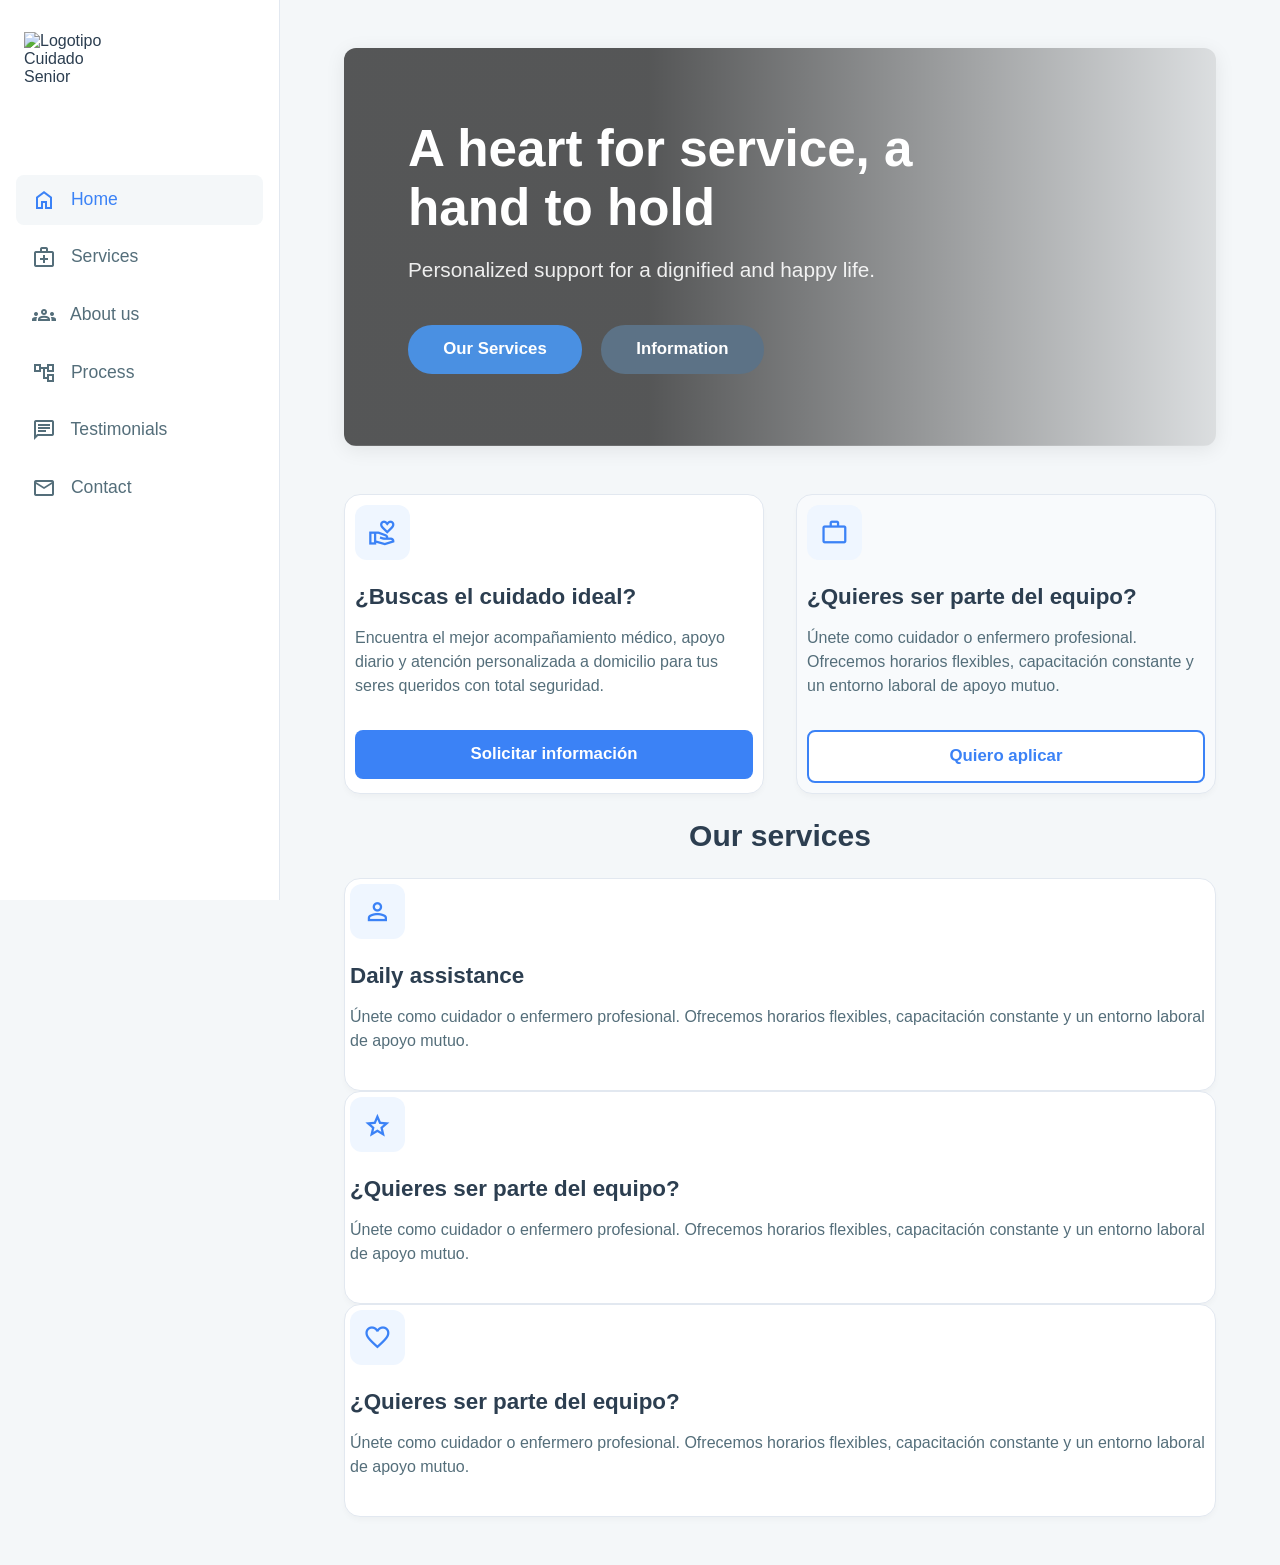
==== index.html @ 42e92297 "Added services page and dark mode" ====
<!DOCTYPE html>
<html lang="es">
<head>
    <meta charset="UTF-8">
    <meta name="viewport" content="width=device-width, initial-scale=1.0">
    <title>Cuidado Senior - Inicio</title>
    <link rel="stylesheet" href="index.css">
    <link rel="stylesheet" href="https://fonts.googleapis.com/css2?family=Material+Symbols+Outlined:opsz,wght,FILL,GRAD@24,400,0,0" />
</head>
<body>

    <nav class="sidebar" aria-label="Menú principal">
        <div class="sidebar-brand">
            <img src="img/Untitled design.png" alt="Logotipo Cuidado Senior" class="brand-logo-img">
            <div class="brand-text">
            </div>
        </div>
        
        <ul class="nav-links">
            <li class="active"><a href="#"><span class="material-symbols-outlined">home</span> Home</a></li>
            <li><a href="services.html"><span class="material-symbols-outlined">medical_services</span> Services</a></li>
            <li><a href="#"><span class="material-symbols-outlined">groups</span> About us</a></li>
            <li><a href="#"><span class="material-symbols-outlined">account_tree</span> Process</a></li>
            <li><a href="#"><span class="material-symbols-outlined">chat</span> Testimonials</a></li>
            <li><a href="#"><span class="material-symbols-outlined">mail</span> Contact</a></li>
        </ul>
    </nav>

    <main class="main-content">
        
        <header class="hero-banner">
            <div class="hero-overlay-content">
                <h1>A heart for service, a<br>hand to hold</h1>
                <p class="hero-description">
                    Personalized support for a dignified and happy life.
                </p>
                <div class="hero-actions">
                    <button class="btn btn-banner-blue" onclick="handleNavigation('servicios')">Our Services</button>
                    <button class="btn btn-banner-gray" onclick="handleNavigation('cliente')">Information</button>
                </div>
            </div>
        </header>

        <section class="profiles-container" aria-label="Selección de perfil">
            
            <article class="card card-client">
                <div class="card-icon">
                    <span class="material-symbols-outlined">volunteer_activism</span>
                </div>
                <h3>¿Buscas el cuidado ideal?</h3>
                <p>Encuentra el mejor acompañamiento médico, apoyo diario y atención personalizada a domicilio para tus seres queridos con total seguridad.</p>
                <button class="btn btn-card-primary" onclick="handleNavigation('cliente')">Solicitar información</button>
            </article>

            <article class="card card-worker">
                <div class="card-icon">
                    <span class="material-symbols-outlined">work</span>
                </div>
                <h3>¿Quieres ser parte del equipo?</h3>
                <p>Únete como cuidador o enfermero profesional. Ofrecemos horarios flexibles, capacitación constante y un entorno laboral de apoyo mutuo.</p>
                <button class="btn btn-card-secondary" onclick="handleNavigation('trabajador')">Quiero aplicar</button>
            </article>
        </section>

        <section class="Services">
            <div class="title">
                <h2>Our services</h2>
            </div>
            <article class="card card-information">
                <div class="card-icon">
                    <span class="material-symbols-outlined">person</span>
                </div>
                <h3>Daily assistance</h3>
                <p>Únete como cuidador o enfermero profesional. Ofrecemos horarios flexibles, capacitación constante y un entorno laboral de apoyo mutuo.</p>
            </article>

            <article class="card card-information">
                <div class="card-icon">
                    <span class="material-symbols-outlined">Star</span>
                </div>
                <h3>¿Quieres ser parte del equipo?</h3>
                <p>Únete como cuidador o enfermero profesional. Ofrecemos horarios flexibles, capacitación constante y un entorno laboral de apoyo mutuo.</p>
            </article>
            <article class="card card-information">
                <div class="card-icon">
                    <span class="material-symbols-outlined">favorite</span>
                </div>
                <h3>¿Quieres ser parte del equipo?</h3>
                <p>Únete como cuidador o enfermero profesional. Ofrecemos horarios flexibles, capacitación constante y un entorno laboral de apoyo mutuo.</p>
            </article>
        </section>
       
    </main>


    <script src="index.js"></script>
</body>
</html>
---- index.css ----
/* Paleta de colores*/
:root {
    --bg-main: #ffffff;
    --bg-body: #f4f7f9;
    --primary-blue: #3b82f6;      
    --button-blue: #4a90e2;      
    --button-gray: #5c7286;       
    --primary-dark: #2c3e50;
    --sidebar-text: #546e7a;
    --card-border: #e2e8f0;
}

/* RESET GENERAL */
*, *::before, *::after {
    box-sizing: border-box;
    margin: 0;
    padding: 0;
}

body {
    font-family: 'Segoe UI', Tahoma, Geneva, Verdana, sans-serif;
    background-color: var(--bg-body);
    color: var(--primary-dark);
    display: flex;
}

/* Menú */
.sidebar {
    width: 280px;
    background-color: var(--bg-main);
    border-right: 1px solid var(--card-border);
    padding: 2rem 1rem;
    position: fixed;
    height: 100vh;
}

/* Logo de imagen*/
.sidebar-brand {
    display: flex;
    align-items: center;
    gap: 12px; 
    margin-bottom: 3rem;
    padding-left: 0.5rem;
}

.brand-logo-img {
    width: 95px;      
    height: 95px;       
    object-fit: contain;
}

.brand-text h2 {
    font-size: 1.4rem;
    color: var(--primary-dark);
    font-weight: 700;
}

.brand-text p {
    font-size: 0.85rem;
    color: var(--sidebar-text);
}

.nav-links {
    list-style: none;
}

.nav-links li {
    margin-bottom: 0.5rem;
}

.nav-links a {
    display: block;
    padding: 0.8rem 1rem;
    color: var(--sidebar-text);
    text-decoration: none;
    font-size: 1.1rem;
    font-weight: 500;
    border-radius: 8px;
    transition: all 0.2s ease;
}

.nav-links a .material-symbols-outlined {
    vertical-align: middle;
    margin-right: 10px;
}

.nav-links li.active a, .nav-links a:hover {
    background-color: var(--bg-body);
    color: var(--primary-blue);
}

/* CONTENIDO PRINCIPAL */
.main-content {
    margin-left: 280px;
    padding: 3rem 4rem;
    width: calc(100% - 280px);
}

/* Banner principal*/
.hero-banner {
    
    background-image: linear-gradient(to right, rgba(0, 0, 0, 0.65) 35%, rgba(0, 0, 0, 0.1) 100%), 
                      url('https://images.unsplash.com/photo-1576765608535-5f04d1e3f289?auto=format&fit=crop&w=1200&q=80');
    background-size: cover;
    background-position: center;
    border-radius: 12px;
    padding: 4.5rem 4rem;
    min-height: 380px;
    display: flex;
    align-items: center;
    margin-bottom: 3rem;
    box-shadow: 0 4px 20px rgba(0,0,0,0.08);
}

.hero-overlay-content {
    max-width: 550px;
}

/* Tiporafia */
.hero-overlay-content h1 {
    font-size: 3.2rem;
    color: #ffffff;
    line-height: 1.15;
    margin-bottom: 1rem;
    font-weight: 700;
}

.hero-description {
    font-size: 1.3rem;
    line-height: 1.5;
    color: rgba(255, 255, 255, 0.9);
    margin-bottom: 2.5rem;
}

/* Botones */
.hero-actions {
    display: flex;
    gap: 1.2rem;
}

.btn {
    padding: 0.9rem 2.2rem;
    font-size: 1.05rem;
    font-weight: 600;
    border-radius: 24px; 
    cursor: pointer;
    transition: transform 0.2s, background-color 0.2s;
    border: none;
}

.btn:hover {
    transform: translateY(-2px);
}

/* Colores de botones */
.btn-banner-blue {
    background-color: var(--button-blue);
    color: #ffffff;
}

.btn-banner-blue:hover {
    background-color: #357abd;
}

.btn-banner-gray {
    background-color: var(--button-gray);
    color: #ffffff;
}

.btn-banner-gray:hover {
    background-color: #495a6a;
}

/* Tarjetas */
.profiles-container {
    display: flex;
    gap: 2rem;
}

.card {
    background-color: var(--bg-main);
    border: 1px solid var(--card-border);
    border-radius: 16px;
    padding: 10px;
    flex: 1;
    box-shadow: 0 4px 6px -1px rgba(0, 0, 0, 0.03);
}

.card-worker {
    background-color: #f8fafc;
}

.card-icon {
    background-color: #eff6ff;
    width: 55px;
    height: 55px;
    border-radius: 12px;
    text-align: center;
    line-height: 55px;
    margin-bottom: 1.5rem;
}

.card-icon .material-symbols-outlined {
    font-size: 1.8rem !important;
    color: var(--primary-blue);
    vertical-align: middle;
}

.card h3 {
    font-size: 1.4rem;
    color: var(--primary-dark);
    margin-bottom: 1rem;
}

.card p {
    font-size: 1rem;
    line-height: 1.5;
    color: var(--sidebar-text);
    margin-bottom: 2rem;
}

.btn-card-primary {
    background-color: var(--primary-blue);
    color: white;
    width: 100%;
    border-radius: 8px;
}

.btn-card-secondary {
    background-color: white;
    color: var(--primary-blue);
    border: 2px solid var(--primary-blue);
    width: 100%;
    border-radius: 8px;
}
/*Servicios*/

.title{
    padding: 25px;
    font-size: 20px;
    text-align: center;
}

.card-information {
    background-color: var(--bg-main);
    border: 1px solid var(--card-border);
    border-radius: 16px;
    padding: 5px;
    flex: 1;
    box-shadow: 0 4px 6px -1px rgba(0, 0, 0, 0.03);
}
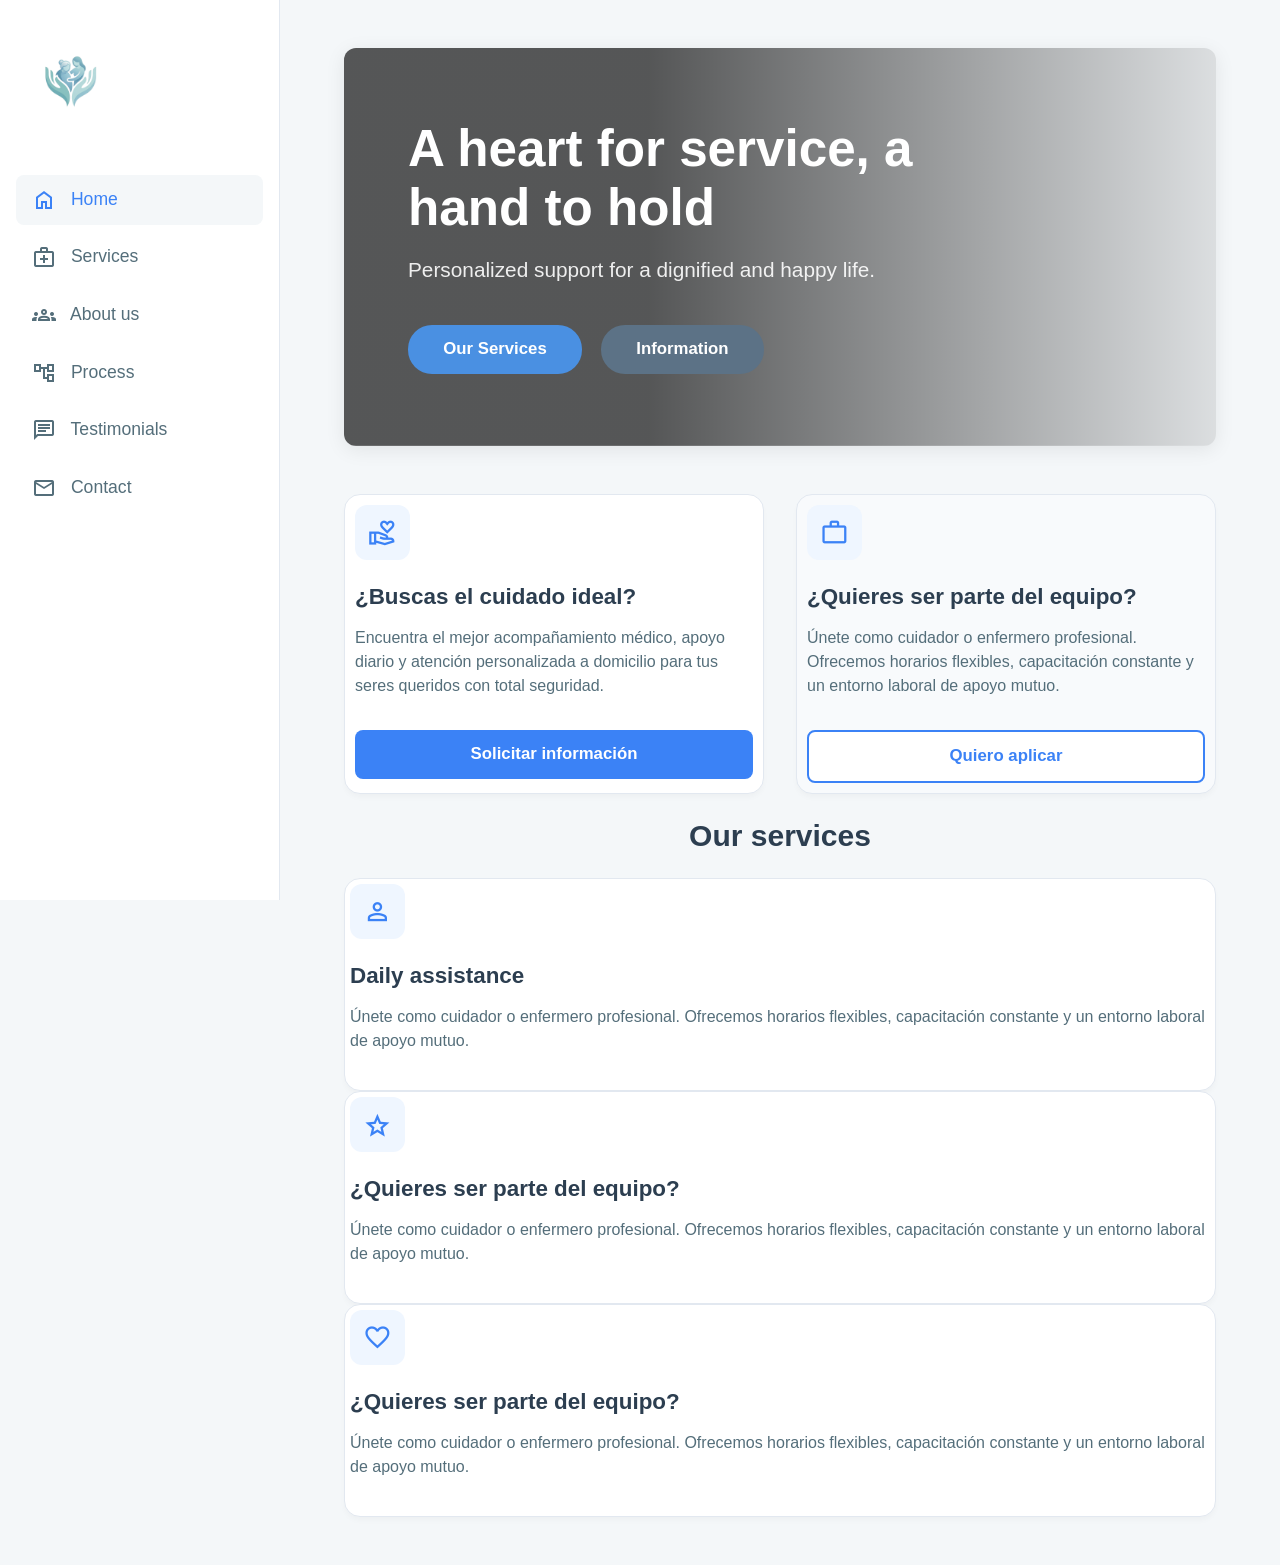
==== commit 2cf8a051: "Conexión" ====
--- a/index.html
+++ b/index.html
@@ -19,10 +19,10 @@
         <ul class="nav-links">
             <li class="active"><a href="#"><span class="material-symbols-outlined">home</span> Home</a></li>
             <li><a href="services.html"><span class="material-symbols-outlined">medical_services</span> Services</a></li>
-            <li><a href="#"><span class="material-symbols-outlined">groups</span> About us</a></li>
+            <li><a href="about-us.html"><span class="material-symbols-outlined">groups</span> About us</a></li>
             <li><a href="#"><span class="material-symbols-outlined">account_tree</span> Process</a></li>
-            <li><a href="#"><span class="material-symbols-outlined">chat</span> Testimonials</a></li>
-            <li><a href="#"><span class="material-symbols-outlined">mail</span> Contact</a></li>
+            <li><a href="testimonios.html"><span class="material-symbols-outlined">chat</span> Testimonials</a></li>
+            <li><a href="contactanos.html"><span class="material-symbols-outlined">mail</span> Contact</a></li>
         </ul>
     </nav>
 
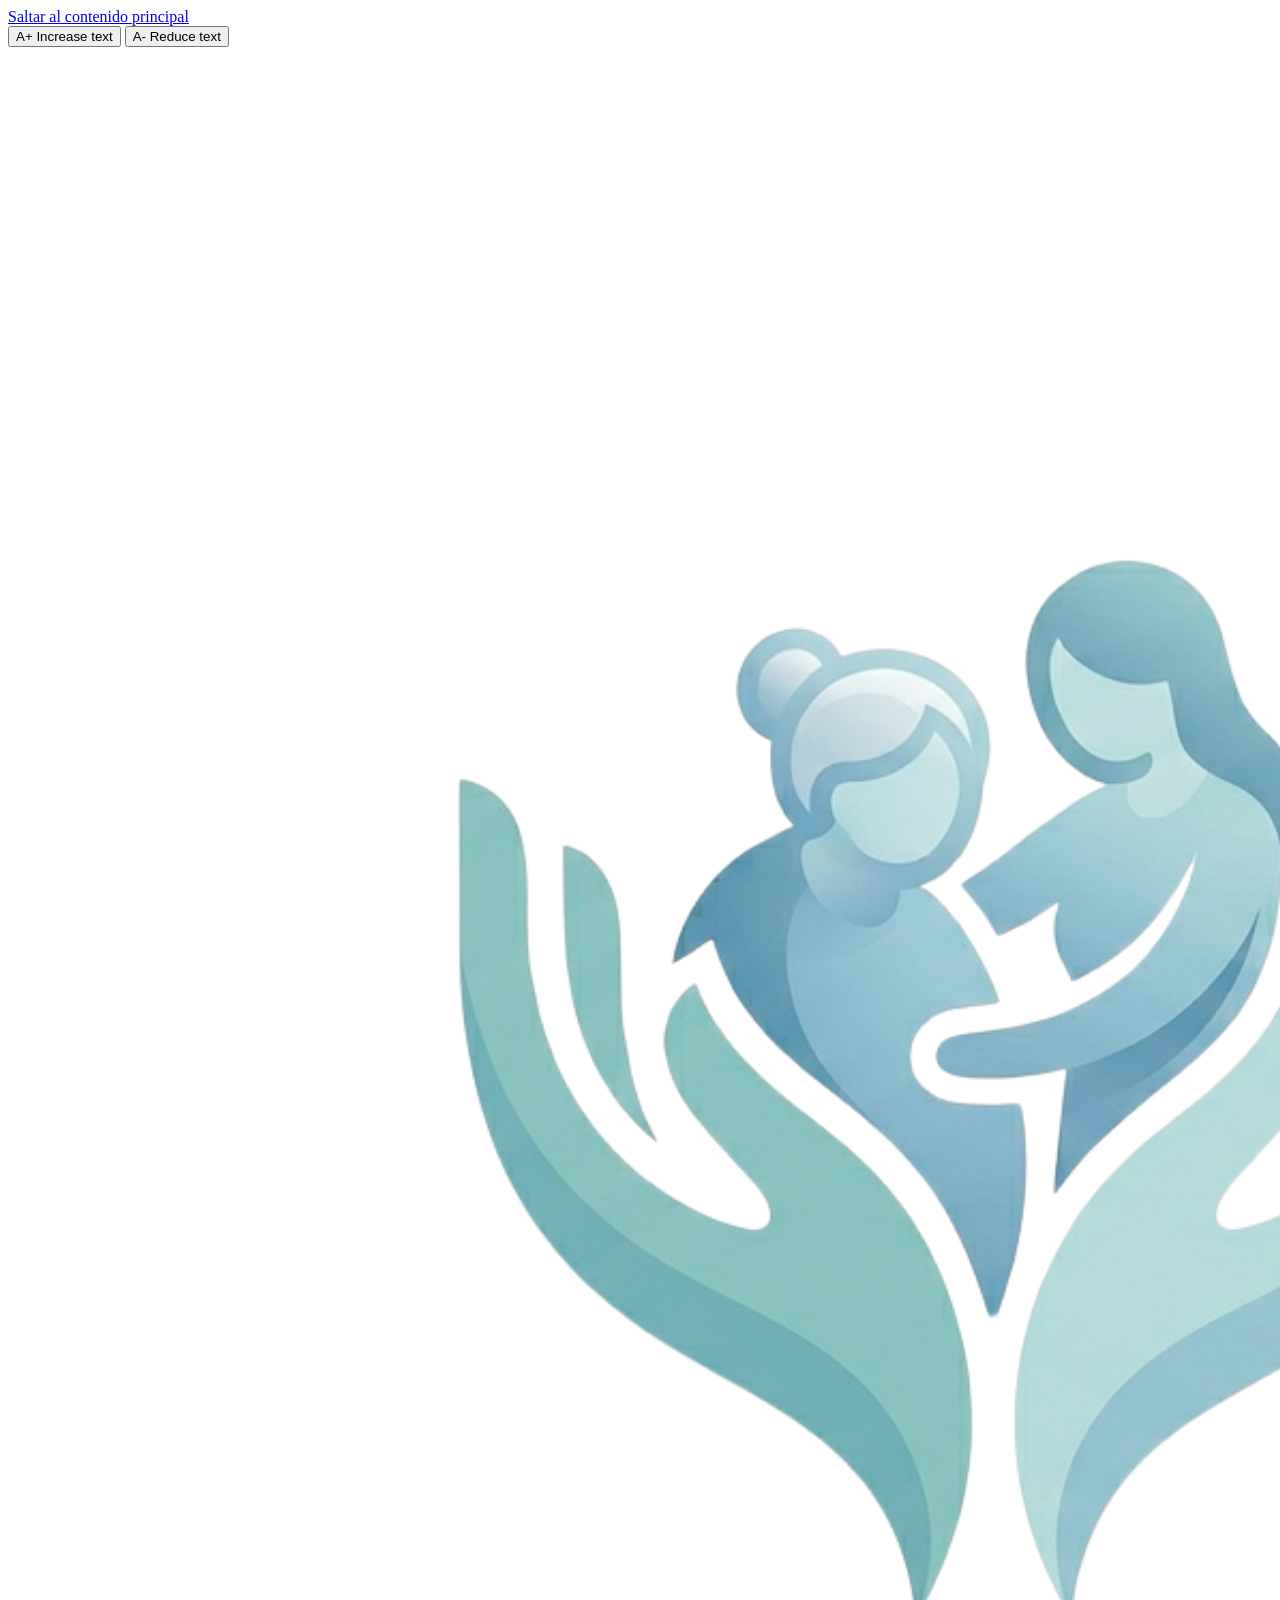
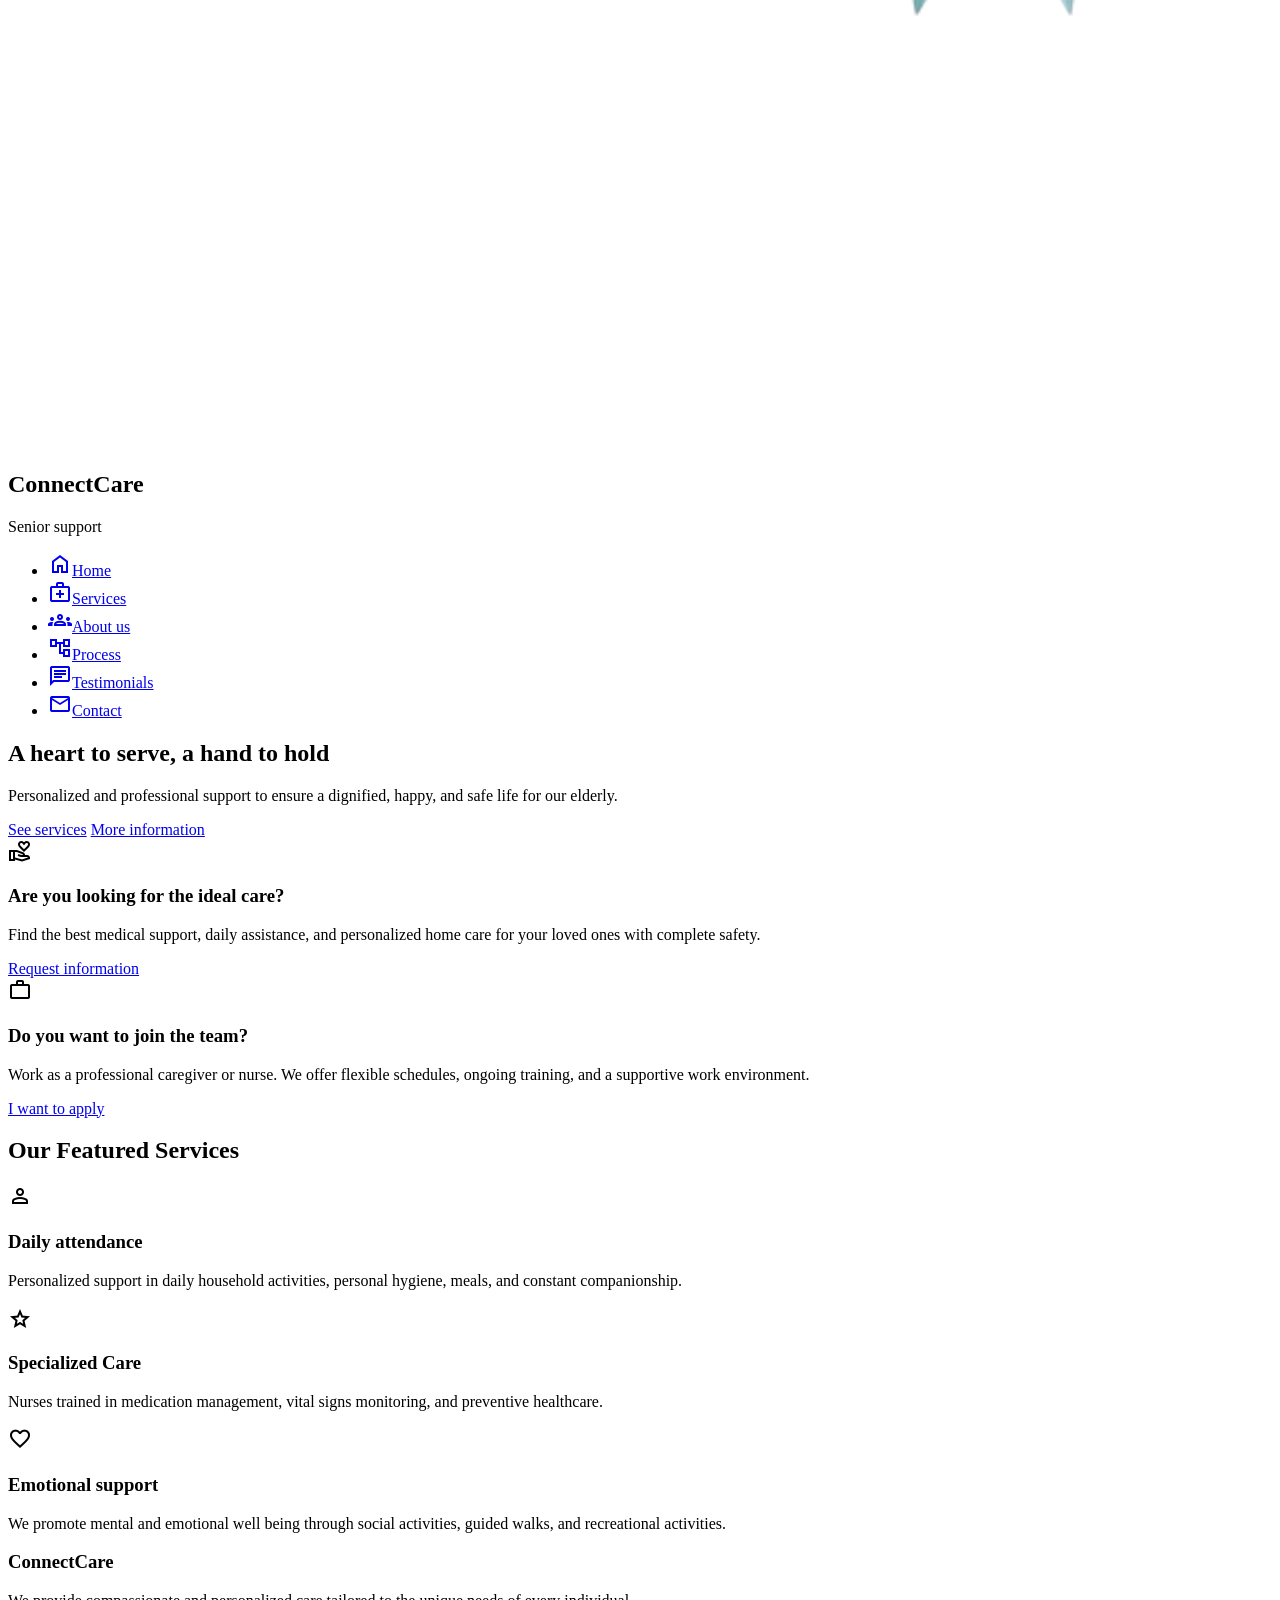
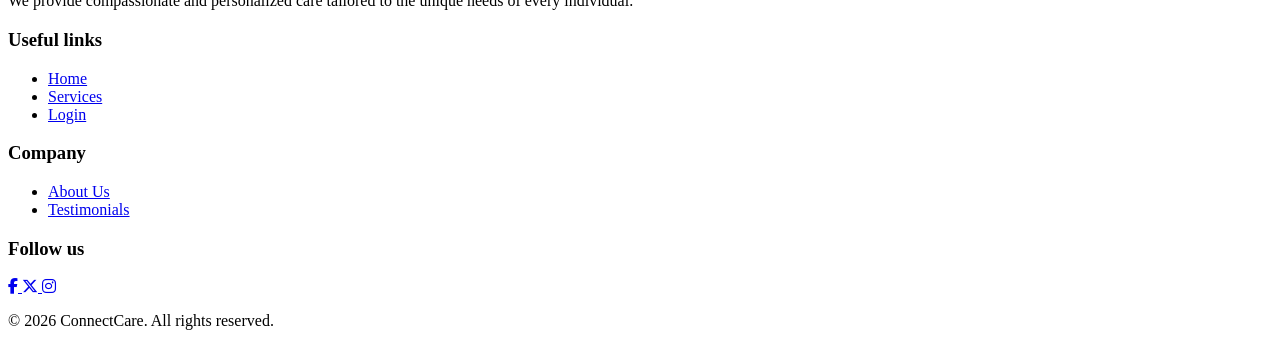
==== commit e5ddf07d: "Página principal Aquí está la página principal con el navbar y footer" ====
--- a/index.html
+++ b/index.html
@@ -3,96 +3,191 @@
 <head>
     <meta charset="UTF-8">
     <meta name="viewport" content="width=device-width, initial-scale=1.0">
-    <title>Cuidado Senior - Inicio</title>
-    <link rel="stylesheet" href="index.css">
-    <link rel="stylesheet" href="https://fonts.googleapis.com/css2?family=Material+Symbols+Outlined:opsz,wght,FILL,GRAD@24,400,0,0" />
+    <title>ConnectCare - Apoyo y Cuidado Senior</title>
+    <link rel="stylesheet" href="css/index.css">
+    <link rel="stylesheet" href="https://cdnjs.cloudflare.com/ajax/libs/font-awesome/6.5.1/css/all.min.css">
+    <link rel="stylesheet" href="https://fonts.googleapis.com/css2?family=Material+Symbols+Outlined:opsz,wght,FILL,GRAD@24,500,0,0" />
 </head>
 <body>
 
-    <nav class="sidebar" aria-label="Menú principal">
-        <div class="sidebar-brand">
-            <img src="img/Untitled design.png" alt="Logotipo Cuidado Senior" class="brand-logo-img">
-            <div class="brand-text">
+    <a href="#contenido-principal" class="saltar-enlace">Saltar al contenido principal</a>
+
+    <div class="accessibility-bar" aria-label="Herramientas de accesibilidad">
+        <button id="btn-zoom-in" aria-label="Aumentar tamaño del texto">A+ Increase text</button>
+        <button id="btn-zoom-out" aria-label="Disminuir tamaño del texto">A- Reduce text</button>
+    </div>
+
+    <header class="main-header">
+        <nav class="navbar" aria-label="Navegación principal">
+            <div class="navbar-brand">
+                <img src="img/Untitled design.png" alt="Logotipo oficial de ConnectCare" class="brand-logo-img">
+                <div class="brand-text">
+                    <h2>ConnectCare</h2>
+                    <span>Senior support</span>
+                </div>
             </div>
-        </div>
+            
+            <ul class="nav-links">
+                <li class="active">
+                    <a href="index.html" aria-current="page">
+                        <span class="material-symbols-outlined" aria-hidden="true">home</span>Home
+                    </a>
+                </li>
+                <li>
+                    <a href="services.html">
+                        <span class="material-symbols-outlined" aria-hidden="true">medical_services</span>Services
+                    </a>
+                </li>
+                <li>
+                    <a href="about-us.html">
+                        <span class="material-symbols-outlined" aria-hidden="true">groups</span>About us
+                    </a>
+                </li>
+                <li>
+                    <a href="process.html">
+                        <span class="material-symbols-outlined" aria-hidden="true">account_tree</span>Process
+                    </a>
+                </li>
+                <li>
+                    <a href="testimonials.html">
+                        <span class="material-symbols-outlined" aria-hidden="true">chat</span>Testimonials
+                    </a>
+                </li>
+                <li>
+                    <a href="contact.html">
+                        <span class="material-symbols-outlined" aria-hidden="true">mail</span>Contact
+                    </a>
+                </li>
+            </ul>
+        </nav>
+    </header>
+
+    <main class="main-content" id="contenido-principal">
         
-        <ul class="nav-links">
-            <li class="active"><a href="#"><span class="material-symbols-outlined">home</span> Home</a></li>
-            <li><a href="services.html"><span class="material-symbols-outlined">medical_services</span> Services</a></li>
-            <li><a href="about-us.html"><span class="material-symbols-outlined">groups</span> About us</a></li>
-            <li><a href="#"><span class="material-symbols-outlined">account_tree</span> Process</a></li>
-            <li><a href="testimonios.html"><span class="material-symbols-outlined">chat</span> Testimonials</a></li>
-            <li><a href="contactanos.html"><span class="material-symbols-outlined">mail</span> Contact</a></li>
-        </ul>
-    </nav>
-
-    <main class="main-content">
-        
-        <header class="hero-banner">
+        <section class="hero-banner" aria-label="Introducción a ConnectCare">
             <div class="hero-overlay-content">
-                <h1>A heart for service, a<br>hand to hold</h1>
+                <h1>A heart to serve, a hand to hold</h1>
                 <p class="hero-description">
-                    Personalized support for a dignified and happy life.
+                    Personalized and professional support to ensure a dignified, happy, and safe life for our elderly.
                 </p>
                 <div class="hero-actions">
-                    <button class="btn btn-banner-blue" onclick="handleNavigation('servicios')">Our Services</button>
-                    <button class="btn btn-banner-gray" onclick="handleNavigation('cliente')">Information</button>
+                    <a href="services.html" class="btn btn-banner-blue">See services</a>
+                    <a href="about-us.html" class="btn btn-banner-gray">More information</a>
                 </div>
             </div>
-        </header>
+        </section>
 
-        <section class="profiles-container" aria-label="Selección de perfil">
+        <section class="profiles-container" aria-label="Opciones de acceso rápido según tu perfil">
             
             <article class="card card-client">
-                <div class="card-icon">
-                    <span class="material-symbols-outlined">volunteer_activism</span>
+                <div>
+                    <div class="card-icon">
+                        <span class="material-symbols-outlined" aria-hidden="true">volunteer_activism</span>
+                    </div>
+                    <h3>Are you looking for the ideal care?</h3>
+                    <p>Find the best medical support, daily assistance, and personalized home care for your loved ones with complete safety.</p>
                 </div>
-                <h3>¿Buscas el cuidado ideal?</h3>
-                <p>Encuentra el mejor acompañamiento médico, apoyo diario y atención personalizada a domicilio para tus seres queridos con total seguridad.</p>
-                <button class="btn btn-card-primary" onclick="handleNavigation('cliente')">Solicitar información</button>
+                <a href="contact.html" class="btn btn-card-primary">Request information</a>
             </article>
 
             <article class="card card-worker">
-                <div class="card-icon">
-                    <span class="material-symbols-outlined">work</span>
+                <div>
+                    <div class="card-icon">
+                        <span class="material-symbols-outlined" aria-hidden="true">work</span>
+                    </div>
+                    <h3>Do you want to join the team?</h3>
+                    <p>Work as a professional caregiver or nurse. We offer flexible schedules, ongoing training, and a supportive work environment.</p>
                 </div>
-                <h3>¿Quieres ser parte del equipo?</h3>
-                <p>Únete como cuidador o enfermero profesional. Ofrecemos horarios flexibles, capacitación constante y un entorno laboral de apoyo mutuo.</p>
-                <button class="btn btn-card-secondary" onclick="handleNavigation('trabajador')">Quiero aplicar</button>
+                <a href="contact.html" class="btn btn-card-secondary">I want to apply</a>
             </article>
+            
         </section>
 
-        <section class="Services">
+        <section class="services-section" aria-labelledby="services-title">
             <div class="title">
-                <h2>Our services</h2>
+                <h2 id="services-title">Our Featured Services</h2>
             </div>
-            <article class="card card-information">
-                <div class="card-icon">
-                    <span class="material-symbols-outlined">person</span>
-                </div>
-                <h3>Daily assistance</h3>
-                <p>Únete como cuidador o enfermero profesional. Ofrecemos horarios flexibles, capacitación constante y un entorno laboral de apoyo mutuo.</p>
-            </article>
 
-            <article class="card card-information">
-                <div class="card-icon">
-                    <span class="material-symbols-outlined">Star</span>
-                </div>
-                <h3>¿Quieres ser parte del equipo?</h3>
-                <p>Únete como cuidador o enfermero profesional. Ofrecemos horarios flexibles, capacitación constante y un entorno laboral de apoyo mutuo.</p>
-            </article>
-            <article class="card card-information">
-                <div class="card-icon">
-                    <span class="material-symbols-outlined">favorite</span>
-                </div>
-                <h3>¿Quieres ser parte del equipo?</h3>
-                <p>Únete como cuidador o enfermero profesional. Ofrecemos horarios flexibles, capacitación constante y un entorno laboral de apoyo mutuo.</p>
-            </article>
+            <div class="services-grid">
+                
+                <article class="card card-information">
+                    <div class="card-icon">
+                        <span class="material-symbols-outlined" aria-hidden="true">person</span>
+                    </div>
+                    <h3>Daily attendance</h3>
+                    <p>Personalized support in daily household activities, personal hygiene, meals, and constant companionship.</p>
+                </article>
+
+                <article class="card card-information">
+                    <div class="card-icon">
+                        <span class="material-symbols-outlined" aria-hidden="true">star</span>
+                    </div>
+                    <h3>Specialized Care</h3>
+                    <p>Nurses trained in medication management, vital signs monitoring, and preventive healthcare.</p>
+                </article>
+                
+                <article class="card card-information">
+                    <div class="card-icon">
+                        <span class="material-symbols-outlined" aria-hidden="true">favorite</span>
+                    </div>
+                    <h3>Emotional support</h3>
+                    <p>We promote mental and emotional well being through social activities, guided walks, and recreational activities.</p>
+                </article>
+                
+            </div>
         </section>
        
     </main>
 
+     <footer class="main-footer">
+    <div class="footer-container">
 
+        <div class="footer-column">
+            <h3>ConnectCare</h3>
+            <p>We provide compassionate and personalized care
+                tailored to the unique needs of every individual.</p>
+        </div>
+
+        <div class="footer-column">
+            <h3>Useful links</h3>
+            <ul>
+                <li><a href="#">Home</a></li>
+                <li><a href="#">Services</a></li>
+                <li><a href="#">Login</a></li>
+            </ul>
+        </div>
+
+           <div class="footer-column">
+            <h3>Company</h3>
+            <ul>
+                <li><a href="#">About Us</a></li>
+                <li><a href="#">Testimonials</a></li>
+            </ul>
+        </div>
+
+        <div class="footer-column">
+            <h3>Follow us</h3>
+            <div class="social-links">
+                <a href="#" class="social-icon" aria-label="Facebook">
+                    <i class="fa-brands fa-facebook-f"></i>
+                </a>
+                <a href="#" class="social-icon" aria-label="Twitter">
+                    <i class="fa-brands fa-x-twitter"></i>
+                </a>
+                <a href="#" class="social-icon" aria-label="Instagram">
+                    <i class="fa-brands fa-instagram"></i>
+                </a>
+            </div>
+        </div>
+        </div>
+    </div>
+
+    
+    <div class="footer-bottom">
+        <p>&copy; 2026 ConnectCare. All rights reserved.</p>
+    </div>
+</footer>
+        
     <script src="index.js"></script>
 </body>
 </html>
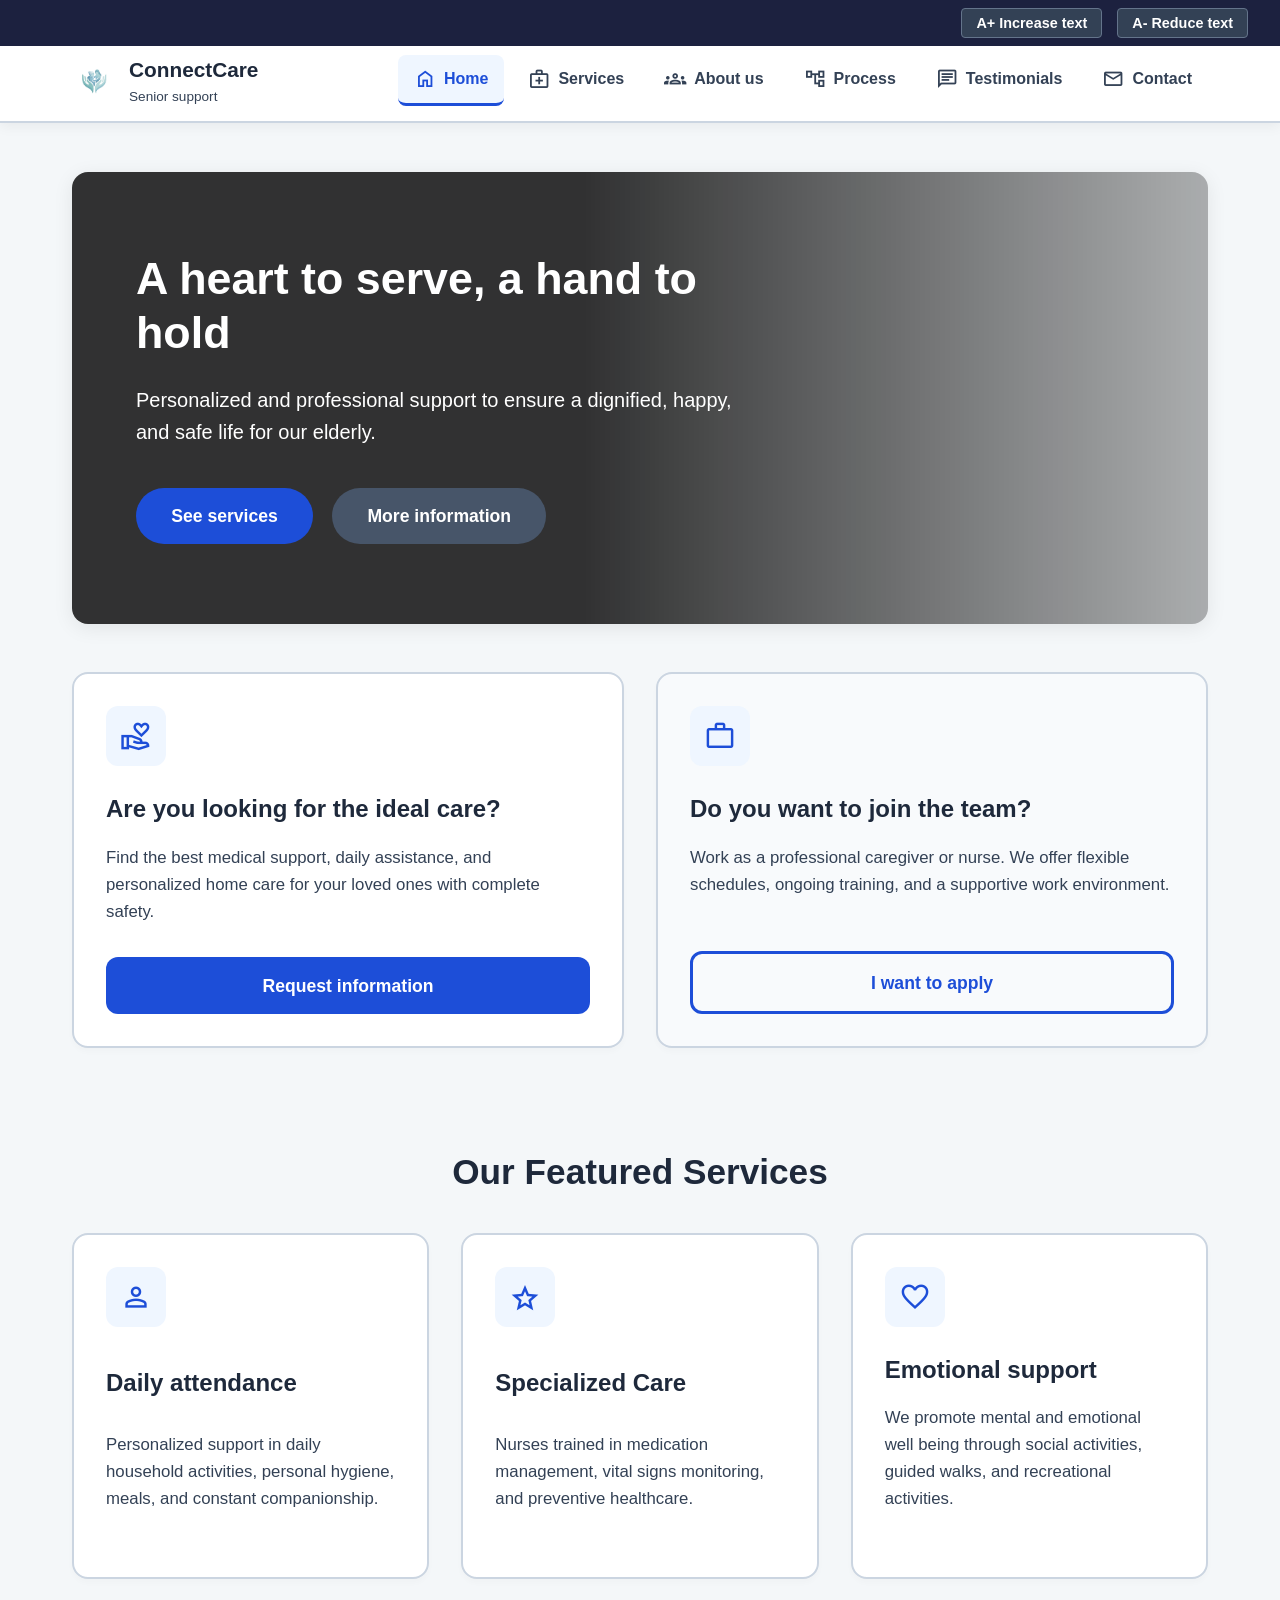
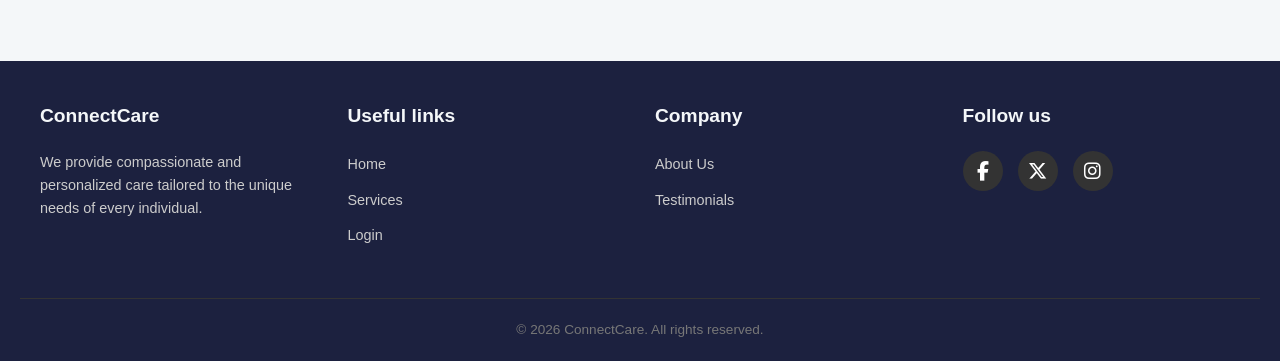
==== commit b53acfc5: "Update index.html" ====
--- a/index.html
+++ b/index.html
@@ -7,6 +7,7 @@
     <link rel="stylesheet" href="css/index.css">
     <link rel="stylesheet" href="https://cdnjs.cloudflare.com/ajax/libs/font-awesome/6.5.1/css/all.min.css">
     <link rel="stylesheet" href="https://fonts.googleapis.com/css2?family=Material+Symbols+Outlined:opsz,wght,FILL,GRAD@24,500,0,0" />
+    <link rel="stylesheet" href="index.css">
 </head>
 <body>
 
--- a/index.css
+++ b/index.css
@@ -0,0 +1,509 @@
+/*  VARIABLES Y CONFIGURACIÓN BASE (Accesibilidad de Color y Texto) */
+:root {
+    --bg-main: #ffffff;
+    --bg-body: #f4f7f9;
+    --primary-blue: #1d4ed8;       
+    --primary-dark: #1e293b;       
+    --sidebar-text: #334155;       
+    --card-border: #cbd5e1;
+    --button-blue: #1d4ed8;        
+    --button-gray: #475569;    
+    
+    /* Escala de texto base rem (facilita el escalado con JS) */
+    font-size: 16px; 
+}
+
+*, *::before, *::after {
+    box-sizing: border-box;
+    margin: 0;
+    padding: 0;
+}
+
+body {
+    font-family: 'Segoe UI', Tahoma, Geneva, Verdana, sans-serif;
+    background-color: var(--bg-body);
+    color: var(--sidebar-text);
+    padding-top: 140px; /* Ajustado para dar espacio a la barra de accesibilidad */
+    line-height: 1.6;
+}
+
+/* Enlace de salto rápido para usuarios de teclado  */
+.saltar-enlace {
+    position: absolute;
+    top: -100px;
+    left: 20px;
+    background: var(--primary-blue);
+    color: white;
+    padding: 12px 24px;
+    z-index: 2000;
+    font-weight: bold;
+    text-decoration: none;
+    border-radius: 0 0 8px 8px;
+    transition: top 0.2s ease;
+}
+
+.saltar-enlace:focus {
+    top: 0;
+    outline: 3px solid #000;
+}
+
+/* BARRA DE ACCESIBILIDAD (Aumentar/Disminuir Texto) */
+.accessibility-bar {
+    position: fixed;
+    top: 0;
+    left: 0;
+    width: 100%;
+    background-color: rgb(28, 33, 63);
+    padding: 8px 2rem;
+    display: flex;
+    justify-content: flex-end;
+    gap: 15px;
+    z-index: 1100;
+}
+
+.accessibility-bar button {
+    background: #334155;
+    color: #ffffff;
+    border: 1px solid #64748b;
+    padding: 6px 14px;
+    border-radius: 4px;
+    cursor: pointer;
+    font-weight: 600;
+    font-size: 0.9rem;
+    transition: background 0.2s;
+}
+
+.accessibility-bar button:hover,
+.accessibility-bar button:focus {
+    background: var(--primary-blue);
+    outline: 2px solid white;
+}
+
+/* ENCABEZADO Y NAVEGACIÓN */
+.main-header {
+    background-color: var(--bg-main);
+    border-bottom: 2px solid var(--card-border);
+    position: fixed;
+    top: 40px; 
+    left: 0;
+    width: 100%;
+    z-index: 1000;
+    box-shadow: 0 4px 12px rgba(0, 0, 0, 0.05);
+}
+
+.navbar {
+    max-width: 1200px;
+    margin: 0 auto;
+    display: flex;
+    justify-content: space-between;
+    align-items: center;
+    padding: 0.8rem 2rem;
+    flex-wrap: wrap; /* Soporte móvil */
+}
+
+.navbar-brand {
+    display: flex;
+    align-items: center;
+    gap: 12px;
+}
+
+.brand-logo-img {
+    width: 45px;
+    height: 45px;
+    object-fit: contain;
+}
+
+.brand-text h2 {
+    font-size: 1.3rem;
+    color: var(--primary-dark);
+    font-weight: 700;
+}
+
+.brand-text span {
+    font-size: 0.85rem;
+    color: var(--sidebar-text);
+    display: block;
+}
+
+.nav-links {
+    display: flex;
+    list-style: none;
+    gap: 0.5rem;
+    align-items: center;
+    flex-wrap: wrap;
+}
+
+.nav-links a {
+    display: flex;
+    align-items: center;
+    gap: 8px;
+    padding: 0.7rem 1rem;
+    color: var(--sidebar-text);
+    text-decoration: none;
+    font-size: 1rem;
+    font-weight: 600;
+    border-radius: 8px;
+    transition: all 0.2s ease;
+    border-bottom: 3px solid transparent;
+}
+
+.nav-links a .material-symbols-outlined {
+    font-size: 1.4rem;
+}
+
+.nav-links li.active a {
+    background-color: #eff6ff;
+    color: var(--primary-blue);
+    border-bottom-color: var(--primary-blue);
+}
+
+.nav-links a:hover {
+    background-color: var(--bg-body);
+    color: var(--primary-blue);
+}
+
+/* Indicador visual claro para navegación por teclado */
+.nav-links a:focus-visible,
+.btn:focus-visible {
+    outline: 4px solid #000000;
+    outline-offset: 2px;
+}
+
+/* CONTENIDO PRINCIPAL Y DISEÑO RESPONSIVO */
+.main-content {
+    max-width: 1200px;
+    margin: 0 auto; 
+    padding: 2rem 2rem;
+    width: 100%;
+}
+
+/* Banner Principal */
+.hero-banner {
+    background-image: linear-gradient(to right, rgba(0, 0, 0, 0.8) 45%, rgba(0, 0, 0, 0.3) 100%), 
+                      url('https://images.unsplash.com/photo-1576765608535-5f04d1e3f289?auto=format&fit=crop&w=1200&q=80');
+    background-size: cover;
+    background-position: center;
+    border-radius: 16px;
+    padding: 5rem 4rem;
+    min-height: 400px;
+    display: flex;
+    align-items: center;
+    margin-bottom: 3rem;
+    box-shadow: 0 4px 20px rgba(0,0,0,0.08);
+}
+
+.hero-overlay-content {
+    max-width: 600px;
+}
+
+.hero-overlay-content h1 {
+    font-size: 2.8rem;
+    color: #ffffff;
+    line-height: 1.2;
+    margin-bottom: 1.5rem;
+    font-weight: 800;
+}
+
+.hero-description {
+    font-size: 1.25rem;
+    line-height: 1.6;
+    color: #ffffff; /* Máxima legibilidad */
+    margin-bottom: 2.5rem;
+}
+
+.hero-actions {
+    display: flex;
+    gap: 1.2rem;
+    flex-wrap: wrap;
+}
+
+/* Botones Accesibles */
+.btn {
+    display: inline-flex;
+    align-items: center;
+    justify-content: center;
+    padding: 0.9rem 2.2rem;
+    font-size: 1.1rem;
+    font-weight: 700;
+    border-radius: 50px; 
+    cursor: pointer;
+    text-decoration: none; /* Asegura estilo para etiquetas <a> */
+    transition: transform 0.2s, background-color 0.2s;
+    border: none;
+    text-align: center;
+}
+
+.btn:hover {
+    transform: translateY(-2px);
+}
+
+.btn-banner-blue {
+    background-color: var(--button-blue);
+    color: #ffffff;
+}
+
+.btn-banner-blue:hover {
+    background-color: var(--primary-blue);
+}
+
+.btn-banner-gray {
+    background-color: var(--button-gray);
+    color: #ffffff;
+}
+
+.btn-banner-gray:hover {
+    background-color: #334155;
+}
+
+/* Contenedor de Tarjetas de Perfil (Grid Adaptable) */
+.profiles-container {
+    display: grid;
+    grid-template-columns: repeat(auto-fit, minmax(300px, 1fr));
+    gap: 2rem;
+    margin-bottom: 4rem;
+}
+
+/* Estructura General de Tarjetas */
+.card {
+    background-color: var(--bg-main);
+    border: 2px solid var(--card-border);
+    border-radius: 16px;
+    padding: 2rem;
+    display: flex;
+    flex-direction: column;
+    justify-content: space-between; /* Alinea los botones al fondo uniformemente */
+    box-shadow: 0 4px 6px rgba(0, 0, 0, 0.02);
+}
+
+.card-worker {
+    background-color: #f8fafc;
+}
+
+.card-icon {
+    background-color: #eff6ff;
+    width: 60px;
+    height: 60px;
+    border-radius: 12px;
+    display: flex;
+    align-items: center;
+    justify-content: center;
+    margin-bottom: 1.5rem;
+}
+
+.card-icon .material-symbols-outlined {
+    font-size: 2rem;
+    color: var(--primary-blue);
+}
+
+.card h3 {
+    font-size: 1.5rem;
+    color: var(--primary-dark);
+    margin-bottom: 1rem;
+    font-weight: 700;
+}
+
+.card p {
+    font-size: 1.05rem;
+    line-height: 1.6;
+    color: var(--sidebar-text);
+    margin-bottom: 2rem;
+}
+
+/* Botones de Tarjetas */
+.btn-card-primary {
+    background-color: var(--primary-blue);
+    color: white;
+    width: 100%;
+    border-radius: 12px;
+}
+
+.btn-card-primary:hover {
+    background-color: #1e40af;
+}
+
+.btn-card-secondary {
+    background-color: transparent;
+    color: var(--primary-blue);
+    border: 3px solid var(--primary-blue);
+    width: 100%;
+    border-radius: 12px;
+}
+
+.btn-card-secondary:hover {
+    background-color: #eff6ff;
+}
+
+/* Sección de Servicios Destacados */
+.services-section {
+    margin-top: 2rem;
+}
+
+.title {
+    padding: 2rem 0;
+    text-align: center;
+}
+
+.title h2 {
+    font-size: 2.2rem;
+    color: var(--primary-dark);
+    font-weight: 700;
+}
+
+.services-grid {
+    display: grid;
+    grid-template-columns: repeat(auto-fit, minmax(280px, 1fr));
+    gap: 2rem;
+}
+
+/*
+ ADAPTACIÓN PARA DISPOSITIVOS MÓVILES */
+
+@media (max-width: 768px) {
+    body {
+        padding-top: 190px; 
+    }
+
+    .navbar {
+        flex-direction: column;
+        gap: 1rem;
+    }
+
+    .nav-links {
+        justify-content: center;
+        width: 100%;
+    }
+
+    .hero-banner {
+        padding: 3rem 1.5rem;
+    }
+
+    .hero-overlay-content h1 {
+        font-size: 2rem;
+    }
+
+    .hero-description {
+        font-size: 1.1rem;
+    }
+}
+/*FOOTER*/
+
+.main-footer {
+    background-color:rgb(28, 33, 63);
+    color: #ffffff;
+    padding: 40px 20px 20px 20px;
+    margin-top: 50px;
+}
+
+.footer-container {
+    max-width: 1200px;
+    margin: 0 auto;
+    display: flex;
+    flex-wrap: wrap;
+    justify-content: space-between;
+    gap: 30px;
+}
+
+.footer-column {
+    flex: 1;
+    min-width: 250px; 
+}
+
+.footer-column h3 {
+    font-size: 1.2rem;
+    margin-bottom: 20px;
+    color: var(--bg-body);
+    position: relative;
+}
+
+.footer-column p {
+    font-size: 0.9rem;
+    line-height: 1.6;
+    color: #cccccc;
+}
+
+/* Lista de enlaces */
+.footer-column ul {
+    list-style: none;
+}
+
+.footer-column ul li {
+    margin-bottom: 10px;
+}
+
+.footer-column ul li a {
+    color: #cccccc;
+    text-decoration: none;
+    font-size: 0.9rem;
+    transition: color 0.3s ease;
+}
+
+.footer-column ul li a:hover {
+    text-decoration:underline;
+}
+
+/* Redes Sociales */
+.social-links {
+    display: flex;
+    gap: 15px;
+}
+
+.social-icon {
+    color: #ffffff;
+    text-decoration: none;
+    font-size: 0.9rem;
+    background-color: var(--sidebar-text);
+    padding: 8px 12px;
+    border-radius: 5px;
+    transition: background 0.3s, color 0.3s;
+}
+
+
+.footer-bottom {
+    text-align: center;
+    margin-top: 40px;
+    padding-top: 20px;
+    border-top: 1px solid #333333;
+    font-size: 0.85rem;
+    color: #777777;
+}
+
+.social-links {
+    display: flex;
+    gap: 15px;
+}
+
+.social-icon {
+    color: #ffffff;
+    text-decoration: none;
+    font-size: 1.2rem; 
+    background-color: #333333;
+    
+    width: 40px;
+    height: 40px;
+    border-radius: 50%; 
+    
+    display: flex;
+    justify-content: center;
+    align-items: center;
+    
+    transition: background 0.3s, transform 0.3s;
+}
+
+.social-icon:hover {
+    background-color:#416fec;
+    color: #1a1a1a;
+    transform: translateY(-3px);
+}
+
+
+@media (max-width: 768px) {
+    .footer-container {
+        flex-direction: column;
+        text-align: center;
+
+    }
+
+    .social-links {
+        justify-content: center;
+    }
+}
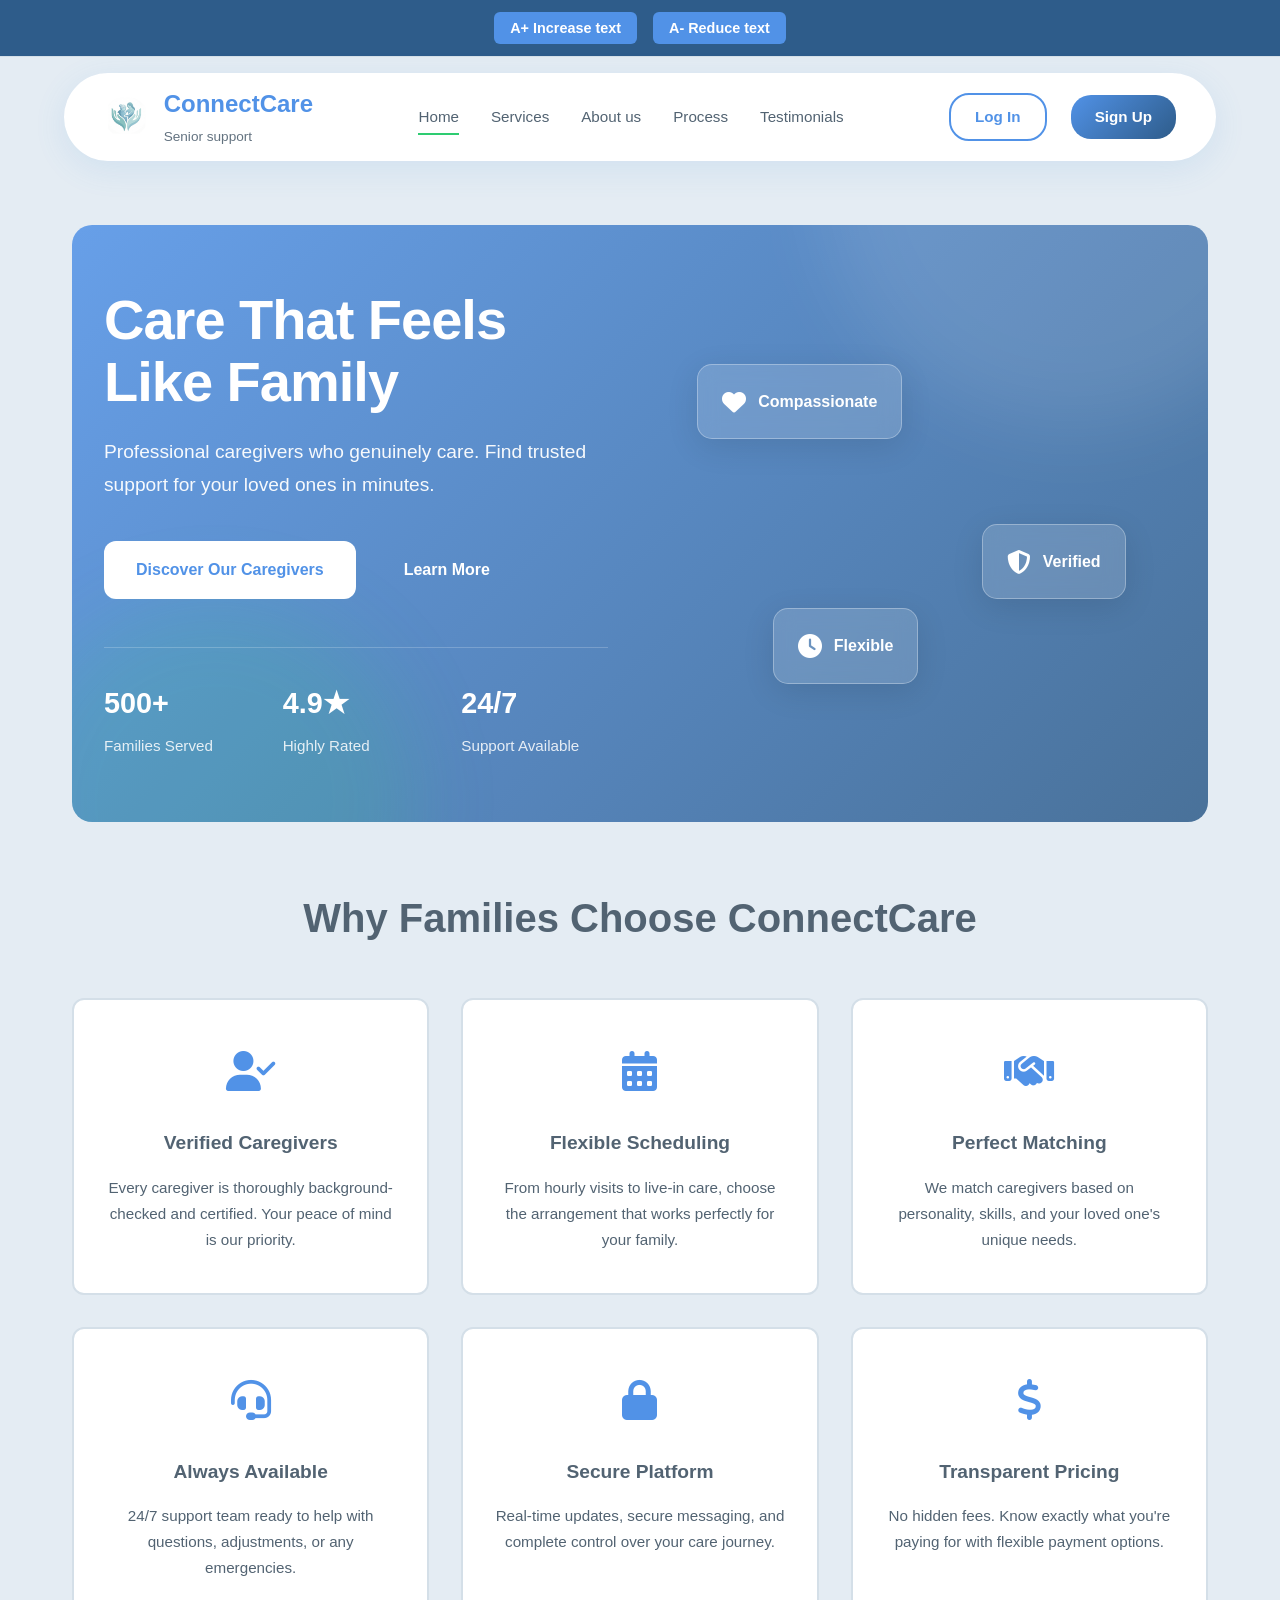
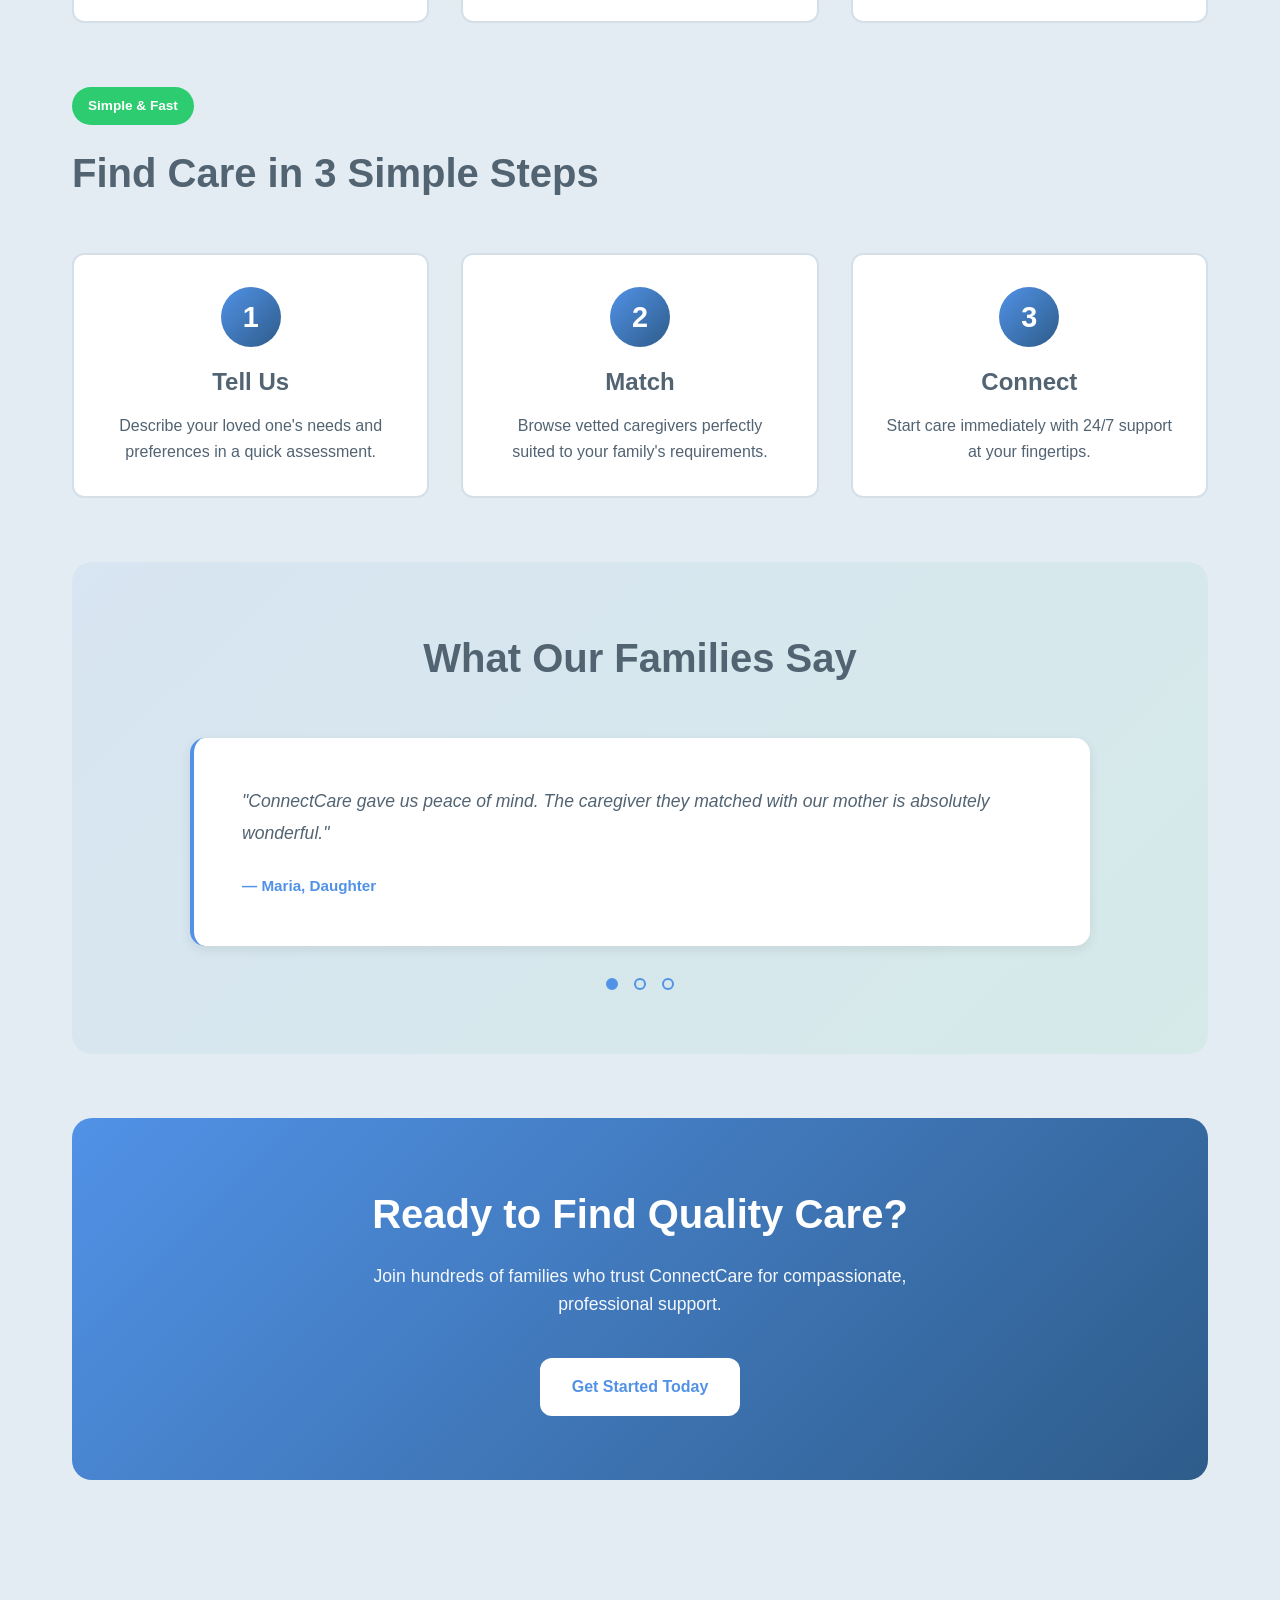
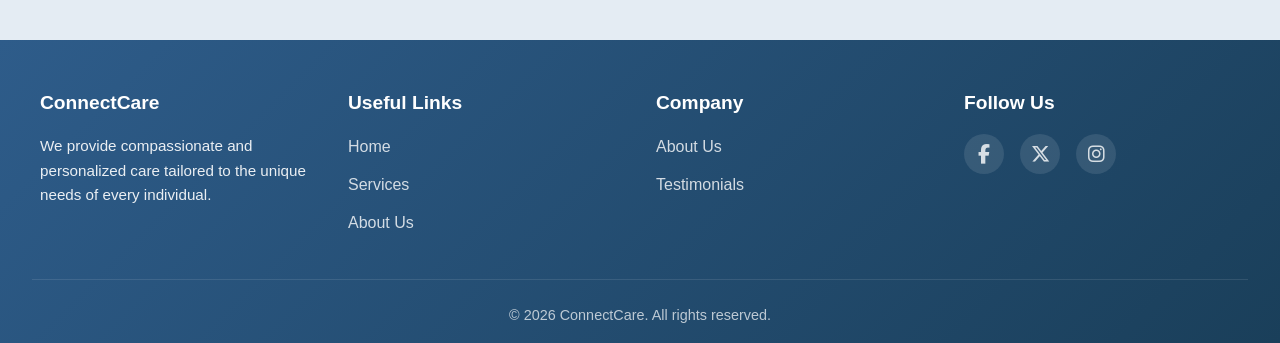
==== commit 5ed9c5d1: "Hice la otra version del home" ====
--- a/index.html
+++ b/index.html
@@ -1,27 +1,27 @@
 <!DOCTYPE html>
-<html lang="es">
+<html lang="en">
 <head>
     <meta charset="UTF-8">
     <meta name="viewport" content="width=device-width, initial-scale=1.0">
-    <title>ConnectCare - Apoyo y Cuidado Senior</title>
-    <link rel="stylesheet" href="css/index.css">
+    <title>ConnectCare - Senior Support & Care Services</title>
+    
     <link rel="stylesheet" href="https://cdnjs.cloudflare.com/ajax/libs/font-awesome/6.5.1/css/all.min.css">
     <link rel="stylesheet" href="https://fonts.googleapis.com/css2?family=Material+Symbols+Outlined:opsz,wght,FILL,GRAD@24,500,0,0" />
     <link rel="stylesheet" href="index.css">
 </head>
 <body>
 
-    <a href="#contenido-principal" class="saltar-enlace">Saltar al contenido principal</a>
-
-    <div class="accessibility-bar" aria-label="Herramientas de accesibilidad">
-        <button id="btn-zoom-in" aria-label="Aumentar tamaño del texto">A+ Increase text</button>
-        <button id="btn-zoom-out" aria-label="Disminuir tamaño del texto">A- Reduce text</button>
+    <!-- Accessibility Bar -->
+    <div class="accessibility-bar" aria-label="Accessibility controls">
+        <button id="btn-zoom-in" aria-label="Increase text size">A+ Increase text</button>
+        <button id="btn-zoom-out" aria-label="Reduce text size">A- Reduce text</button>
     </div>
 
+    <!-- Clean Floating Pill Header -->
     <header class="main-header">
-        <nav class="navbar" aria-label="Navegación principal">
+        <nav class="navbar pill-navbar" aria-label="Main navigation">
             <div class="navbar-brand">
-                <img src="img/Untitled design.png" alt="Logotipo oficial de ConnectCare" class="brand-logo-img">
+                <img src="img/Connect Care Logo.png" alt="ConnectCare official logo" class="brand-logo-img">
                 <div class="brand-text">
                     <h2>ConnectCare</h2>
                     <span>Senior support</span>
@@ -29,165 +29,222 @@
             </div>
             
             <ul class="nav-links">
-                <li class="active">
-                    <a href="index.html" aria-current="page">
-                        <span class="material-symbols-outlined" aria-hidden="true">home</span>Home
-                    </a>
-                </li>
-                <li>
-                    <a href="services.html">
-                        <span class="material-symbols-outlined" aria-hidden="true">medical_services</span>Services
-                    </a>
-                </li>
-                <li>
-                    <a href="about-us.html">
-                        <span class="material-symbols-outlined" aria-hidden="true">groups</span>About us
-                    </a>
-                </li>
-                <li>
-                    <a href="process.html">
-                        <span class="material-symbols-outlined" aria-hidden="true">account_tree</span>Process
-                    </a>
-                </li>
-                <li>
-                    <a href="testimonials.html">
-                        <span class="material-symbols-outlined" aria-hidden="true">chat</span>Testimonials
-                    </a>
-                </li>
-                <li>
-                    <a href="contact.html">
-                        <span class="material-symbols-outlined" aria-hidden="true">mail</span>Contact
-                    </a>
-                </li>
+                <li class="active"><a href="index.html" aria-current="page">Home</a></li>
+                <li><a href="services.html">Services</a></li>
+                <li><a href="about-us.html">About us</a></li>
+                <li><a href="process.html">Process</a></li>
+                <li><a href="testimonials.html">Testimonials</a></li>
             </ul>
+
+            <div class="user-action">
+                <a href="login.html" class="btn-login">Log In</a>
+                <a href="login.html" class="btn-signup">Sign Up</a>
+            </div>
         </nav>
     </header>
 
-    <main class="main-content" id="contenido-principal">
+    <main class="main-content" id="main-content">
         
-        <section class="hero-banner" aria-label="Introducción a ConnectCare">
-            <div class="hero-overlay-content">
-                <h1>A heart to serve, a hand to hold</h1>
-                <p class="hero-description">
-                    Personalized and professional support to ensure a dignified, happy, and safe life for our elderly.
-                </p>
-                <div class="hero-actions">
-                    <a href="services.html" class="btn btn-banner-blue">See services</a>
-                    <a href="about-us.html" class="btn btn-banner-gray">More information</a>
-                </div>
-            </div>
-        </section>
-
-        <section class="profiles-container" aria-label="Opciones de acceso rápido según tu perfil">
+        <!-- Revolutionary Hero Section -->
+        <section class="hero-section" aria-label="Welcome to ConnectCare">
+            <div class="hero-content">
+                <div class="hero-text">
+                    <h1>Care That Feels Like Family</h1>
+                    <p class="hero-subtitle">
+                        Professional caregivers who genuinely care. Find trusted support for your loved ones in minutes.
+                    </p>
+                    <div class="hero-cta">
+                        <a href="services.html" class="btn btn-primary btn-lg">Discover Our Caregivers</a>
+                        <a href="about-us.html" class="btn btn-secondary btn-lg">Learn More</a>
+                    </div>
+                    <div class="hero-stats">
+                        <div class="hero-stat">
+                            <span class="stat-number"><span class="counter" data-target="500" data-suffix="+">0</span></span>
+                            <span class="stat-label">Families Served</span>
+                        </div>
+                        <div class="hero-stat">
+                            <span class="stat-number">4.9★</span>
+                            <span class="stat-label">Highly Rated</span>
+                        </div>
+                        <div class="hero-stat">
+                            <span class="stat-number">24/7</span>
+                            <span class="stat-label">Support Available</span>
+                        </div>
+                    </div>
+                </div>
+                <div class="hero-visual">
+                    <div class="hero-image-placeholder">
+                        <div class="floating-card card-1">
+                            <i class="fas fa-heart"></i>
+                            <span>Compassionate</span>
+                        </div>
+                        <div class="floating-card card-2">
+                            <i class="fas fa-shield-alt"></i>
+                            <span>Verified</span>
+                        </div>
+                        <div class="floating-card card-3">
+                            <i class="fas fa-clock"></i>
+                            <span>Flexible</span>
+                        </div>
+                    </div>
+                </div>
+            </div>
+        </section>
+
+        <!-- Why Choose ConnectCare -->
+        <section class="highlights-section" aria-labelledby="highlights-title">
+            <h2 id="highlights-title">Why Families Choose ConnectCare</h2>
+            <div class="highlights-grid">
+                <article class="highlight-card">
+                    <div class="highlight-icon">
+                        <i class="fas fa-user-check"></i>
+                    </div>
+                    <h3>Verified Caregivers</h3>
+                    <p>Every caregiver is thoroughly background-checked and certified. Your peace of mind is our priority.</p>
+                </article>
+
+                <article class="highlight-card">
+                    <div class="highlight-icon">
+                        <i class="fas fa-calendar-alt"></i>
+                    </div>
+                    <h3>Flexible Scheduling</h3>
+                    <p>From hourly visits to live-in care, choose the arrangement that works perfectly for your family.</p>
+                </article>
+
+                <article class="highlight-card">
+                    <div class="highlight-icon">
+                        <i class="fas fa-handshake"></i>
+                    </div>
+                    <h3>Perfect Matching</h3>
+                    <p>We match caregivers based on personality, skills, and your loved one's unique needs.</p>
+                </article>
+
+                <article class="highlight-card">
+                    <div class="highlight-icon">
+                        <i class="fas fa-headset"></i>
+                    </div>
+                    <h3>Always Available</h3>
+                    <p>24/7 support team ready to help with questions, adjustments, or any emergencies.</p>
+                </article>
+
+                <article class="highlight-card">
+                    <div class="highlight-icon">
+                        <i class="fas fa-lock"></i>
+                    </div>
+                    <h3>Secure Platform</h3>
+                    <p>Real-time updates, secure messaging, and complete control over your care journey.</p>
+                </article>
+
+                <article class="highlight-card">
+                    <div class="highlight-icon">
+                        <i class="fas fa-dollar-sign"></i>
+                    </div>
+                    <h3>Transparent Pricing</h3>
+                    <p>No hidden fees. Know exactly what you're paying for with flexible payment options.</p>
+                </article>
+            </div>
+        </section>
+
+        <!-- How It Works -->
+        <section class="process-pathway-section" aria-labelledby="process-title">
+            <div class="section-badge">Simple & Fast</div>
+            <h2 id="process-title">Find Care in 3 Simple Steps</h2>
             
-            <article class="card card-client">
-                <div>
-                    <div class="card-icon">
-                        <span class="material-symbols-outlined" aria-hidden="true">volunteer_activism</span>
-                    </div>
-                    <h3>Are you looking for the ideal care?</h3>
-                    <p>Find the best medical support, daily assistance, and personalized home care for your loved ones with complete safety.</p>
-                </div>
-                <a href="contact.html" class="btn btn-card-primary">Request information</a>
-            </article>
-
-            <article class="card card-worker">
-                <div>
-                    <div class="card-icon">
-                        <span class="material-symbols-outlined" aria-hidden="true">work</span>
-                    </div>
-                    <h3>Do you want to join the team?</h3>
-                    <p>Work as a professional caregiver or nurse. We offer flexible schedules, ongoing training, and a supportive work environment.</p>
-                </div>
-                <a href="contact.html" class="btn btn-card-secondary">I want to apply</a>
-            </article>
-            
-        </section>
-
-        <section class="services-section" aria-labelledby="services-title">
-            <div class="title">
-                <h2 id="services-title">Our Featured Services</h2>
-            </div>
-
-            <div class="services-grid">
-                
-                <article class="card card-information">
-                    <div class="card-icon">
-                        <span class="material-symbols-outlined" aria-hidden="true">person</span>
-                    </div>
-                    <h3>Daily attendance</h3>
-                    <p>Personalized support in daily household activities, personal hygiene, meals, and constant companionship.</p>
-                </article>
-
-                <article class="card card-information">
-                    <div class="card-icon">
-                        <span class="material-symbols-outlined" aria-hidden="true">star</span>
-                    </div>
-                    <h3>Specialized Care</h3>
-                    <p>Nurses trained in medication management, vital signs monitoring, and preventive healthcare.</p>
-                </article>
-                
-                <article class="card card-information">
-                    <div class="card-icon">
-                        <span class="material-symbols-outlined" aria-hidden="true">favorite</span>
-                    </div>
-                    <h3>Emotional support</h3>
-                    <p>We promote mental and emotional well being through social activities, guided walks, and recreational activities.</p>
-                </article>
-                
-            </div>
+            <div class="pathway-grid">
+                <article class="pathway-card">
+                    <div class="step-number">1</div>
+                    <h3>Tell Us</h3>
+                    <p>Describe your loved one's needs and preferences in a quick assessment.</p>
+                </article>
+
+                <article class="pathway-card">
+                    <div class="step-number">2</div>
+                    <h3>Match</h3>
+                    <p>Browse vetted caregivers perfectly suited to your family's requirements.</p>
+                </article>
+
+                <article class="pathway-card">
+                    <div class="step-number">3</div>
+                    <h3>Connect</h3>
+                    <p>Start care immediately with 24/7 support at your fingertips.</p>
+                </article>
+            </div>
+        </section>
+
+        <!-- Social Proof - Quick Win Section -->
+        <section class="quick-win-section">
+            <div class="quick-win-content">
+                <h2>What Our Families Say</h2>
+                <div class="quote-carousel">
+                    <blockquote class="quote-item">
+                        <p>"ConnectCare gave us peace of mind. The caregiver they matched with our mother is absolutely wonderful."</p>
+                        <footer>— Maria, Daughter</footer>
+                    </blockquote>
+                    <blockquote class="quote-item">
+                        <p>"The process was so easy and the support team was incredibly helpful every step of the way."</p>
+                        <footer>— Carlos, Son</footer>
+                    </blockquote>
+                    <blockquote class="quote-item">
+                        <p>"Finally found professional care that actually cares. Highly recommend to anyone looking for quality support."</p>
+                        <footer>— Patricia, Family Member</footer>
+                    </blockquote>
+                </div>
+                <div class="quote-nav">
+                    <button class="quote-dot active" aria-label="Quote 1"></button>
+                    <button class="quote-dot" aria-label="Quote 2"></button>
+                    <button class="quote-dot" aria-label="Quote 3"></button>
+                </div>
+            </div>
+        </section>
+
+        <!-- CTA Section -->
+        <section class="final-cta-section">
+            <h2>Ready to Find Quality Care?</h2>
+            <p>Join hundreds of families who trust ConnectCare for compassionate, professional support.</p>
+            <a href="services.html" class="btn btn-primary btn-lg">Get Started Today</a>
         </section>
        
     </main>
 
-     <footer class="main-footer">
-    <div class="footer-container">
-
-        <div class="footer-column">
-            <h3>ConnectCare</h3>
-            <p>We provide compassionate and personalized care
-                tailored to the unique needs of every individual.</p>
+    <!-- Clean Footer -->
+    <footer class="main-footer">
+        <div class="footer-container">
+            <div class="footer-column">
+                <h3>ConnectCare</h3>
+                <p>We provide compassionate and personalized care tailored to the unique needs of every individual.</p>
+            </div>
+
+            <div class="footer-column">
+                <h3>Useful Links</h3>
+                <ul>
+                    <li><a href="index.html">Home</a></li>
+                    <li><a href="services.html">Services</a></li>
+                    <li><a href="about-us.html">About Us</a></li>
+                </ul>
+            </div>
+
+            <div class="footer-column">
+                <h3>Company</h3>
+                <ul>
+                    <li><a href="about-us.html">About Us</a></li>
+                    <li><a href="testimonials.html">Testimonials</a></li>
+                </ul>
+            </div>
+
+            <div class="footer-column">
+                <h3>Follow Us</h3>
+                <div class="social-links">
+                    <a href="#" class="social-icon" aria-label="Facebook"><i class="fa-brands fa-facebook-f"></i></a>
+                    <a href="#" class="social-icon" aria-label="Twitter"><i class="fa-brands fa-x-twitter"></i></a>
+                    <a href="#" class="social-icon" aria-label="Instagram"><i class="fa-brands fa-instagram"></i></a>
+                </div>
+            </div>
         </div>
 
-        <div class="footer-column">
-            <h3>Useful links</h3>
-            <ul>
-                <li><a href="#">Home</a></li>
-                <li><a href="#">Services</a></li>
-                <li><a href="#">Login</a></li>
-            </ul>
+        <div class="footer-bottom">
+            <p>&copy; 2026 ConnectCare. All rights reserved.</p>
         </div>
-
-           <div class="footer-column">
-            <h3>Company</h3>
-            <ul>
-                <li><a href="#">About Us</a></li>
-                <li><a href="#">Testimonials</a></li>
-            </ul>
-        </div>
-
-        <div class="footer-column">
-            <h3>Follow us</h3>
-            <div class="social-links">
-                <a href="#" class="social-icon" aria-label="Facebook">
-                    <i class="fa-brands fa-facebook-f"></i>
-                </a>
-                <a href="#" class="social-icon" aria-label="Twitter">
-                    <i class="fa-brands fa-x-twitter"></i>
-                </a>
-                <a href="#" class="social-icon" aria-label="Instagram">
-                    <i class="fa-brands fa-instagram"></i>
-                </a>
-            </div>
-        </div>
-        </div>
-    </div>
-
-    
-    <div class="footer-bottom">
-        <p>&copy; 2026 ConnectCare. All rights reserved.</p>
-    </div>
-</footer>
+    </footer>
         
     <script src="index.js"></script>
 </body>
--- a/index.css
+++ b/index.css
@@ -1,509 +1,1905 @@
-/*  VARIABLES Y CONFIGURACIÓN BASE (Accesibilidad de Color y Texto) */
-:root {
-    --bg-main: #ffffff;
-    --bg-body: #f4f7f9;
-    --primary-blue: #1d4ed8;       
-    --primary-dark: #1e293b;       
-    --sidebar-text: #334155;       
-    --card-border: #cbd5e1;
-    --button-blue: #1d4ed8;        
-    --button-gray: #475569;    
-    
-    /* Escala de texto base rem (facilita el escalado con JS) */
-    font-size: 16px; 
-}
-
-*, *::before, *::after {
-    box-sizing: border-box;
-    margin: 0;
-    padding: 0;
-}
-
-body {
-    font-family: 'Segoe UI', Tahoma, Geneva, Verdana, sans-serif;
-    background-color: var(--bg-body);
-    color: var(--sidebar-text);
-    padding-top: 140px; /* Ajustado para dar espacio a la barra de accesibilidad */
-    line-height: 1.6;
-}
-
-/* Enlace de salto rápido para usuarios de teclado  */
-.saltar-enlace {
-    position: absolute;
-    top: -100px;
-    left: 20px;
-    background: var(--primary-blue);
-    color: white;
-    padding: 12px 24px;
-    z-index: 2000;
-    font-weight: bold;
-    text-decoration: none;
-    border-radius: 0 0 8px 8px;
-    transition: top 0.2s ease;
-}
-
-.saltar-enlace:focus {
-    top: 0;
-    outline: 3px solid #000;
-}
-
-/* BARRA DE ACCESIBILIDAD (Aumentar/Disminuir Texto) */
-.accessibility-bar {
-    position: fixed;
-    top: 0;
-    left: 0;
-    width: 100%;
-    background-color: rgb(28, 33, 63);
-    padding: 8px 2rem;
-    display: flex;
-    justify-content: flex-end;
-    gap: 15px;
-    z-index: 1100;
-}
-
-.accessibility-bar button {
-    background: #334155;
-    color: #ffffff;
-    border: 1px solid #64748b;
-    padding: 6px 14px;
-    border-radius: 4px;
-    cursor: pointer;
-    font-weight: 600;
-    font-size: 0.9rem;
-    transition: background 0.2s;
-}
-
-.accessibility-bar button:hover,
-.accessibility-bar button:focus {
-    background: var(--primary-blue);
-    outline: 2px solid white;
-}
-
-/* ENCABEZADO Y NAVEGACIÓN */
-.main-header {
-    background-color: var(--bg-main);
-    border-bottom: 2px solid var(--card-border);
-    position: fixed;
-    top: 40px; 
-    left: 0;
-    width: 100%;
-    z-index: 1000;
-    box-shadow: 0 4px 12px rgba(0, 0, 0, 0.05);
-}
-
-.navbar {
-    max-width: 1200px;
-    margin: 0 auto;
-    display: flex;
-    justify-content: space-between;
-    align-items: center;
-    padding: 0.8rem 2rem;
-    flex-wrap: wrap; /* Soporte móvil */
-}
-
-.navbar-brand {
-    display: flex;
-    align-items: center;
-    gap: 12px;
-}
-
-.brand-logo-img {
-    width: 45px;
-    height: 45px;
-    object-fit: contain;
-}
-
-.brand-text h2 {
-    font-size: 1.3rem;
-    color: var(--primary-dark);
-    font-weight: 700;
-}
-
-.brand-text span {
-    font-size: 0.85rem;
-    color: var(--sidebar-text);
-    display: block;
-}
-
-.nav-links {
-    display: flex;
-    list-style: none;
-    gap: 0.5rem;
-    align-items: center;
-    flex-wrap: wrap;
-}
-
-.nav-links a {
-    display: flex;
-    align-items: center;
-    gap: 8px;
-    padding: 0.7rem 1rem;
-    color: var(--sidebar-text);
-    text-decoration: none;
-    font-size: 1rem;
-    font-weight: 600;
-    border-radius: 8px;
-    transition: all 0.2s ease;
-    border-bottom: 3px solid transparent;
-}
-
-.nav-links a .material-symbols-outlined {
-    font-size: 1.4rem;
-}
-
-.nav-links li.active a {
-    background-color: #eff6ff;
-    color: var(--primary-blue);
-    border-bottom-color: var(--primary-blue);
-}
-
-.nav-links a:hover {
-    background-color: var(--bg-body);
-    color: var(--primary-blue);
-}
-
-/* Indicador visual claro para navegación por teclado */
-.nav-links a:focus-visible,
-.btn:focus-visible {
-    outline: 4px solid #000000;
-    outline-offset: 2px;
-}
-
-/* CONTENIDO PRINCIPAL Y DISEÑO RESPONSIVO */
-.main-content {
-    max-width: 1200px;
-    margin: 0 auto; 
-    padding: 2rem 2rem;
-    width: 100%;
-}
-
-/* Banner Principal */
-.hero-banner {
-    background-image: linear-gradient(to right, rgba(0, 0, 0, 0.8) 45%, rgba(0, 0, 0, 0.3) 100%), 
-                      url('https://images.unsplash.com/photo-1576765608535-5f04d1e3f289?auto=format&fit=crop&w=1200&q=80');
-    background-size: cover;
-    background-position: center;
-    border-radius: 16px;
-    padding: 5rem 4rem;
-    min-height: 400px;
-    display: flex;
-    align-items: center;
-    margin-bottom: 3rem;
-    box-shadow: 0 4px 20px rgba(0,0,0,0.08);
-}
-
-.hero-overlay-content {
-    max-width: 600px;
-}
-
-.hero-overlay-content h1 {
-    font-size: 2.8rem;
-    color: #ffffff;
-    line-height: 1.2;
-    margin-bottom: 1.5rem;
-    font-weight: 800;
-}
-
-.hero-description {
-    font-size: 1.25rem;
-    line-height: 1.6;
-    color: #ffffff; /* Máxima legibilidad */
-    margin-bottom: 2.5rem;
-}
-
-.hero-actions {
-    display: flex;
-    gap: 1.2rem;
-    flex-wrap: wrap;
-}
-
-/* Botones Accesibles */
-.btn {
-    display: inline-flex;
-    align-items: center;
-    justify-content: center;
-    padding: 0.9rem 2.2rem;
-    font-size: 1.1rem;
-    font-weight: 700;
-    border-radius: 50px; 
-    cursor: pointer;
-    text-decoration: none; /* Asegura estilo para etiquetas <a> */
-    transition: transform 0.2s, background-color 0.2s;
-    border: none;
-    text-align: center;
-}
-
-.btn:hover {
-    transform: translateY(-2px);
-}
-
-.btn-banner-blue {
-    background-color: var(--button-blue);
-    color: #ffffff;
-}
-
-.btn-banner-blue:hover {
-    background-color: var(--primary-blue);
-}
-
-.btn-banner-gray {
-    background-color: var(--button-gray);
-    color: #ffffff;
-}
-
-.btn-banner-gray:hover {
-    background-color: #334155;
-}
-
-/* Contenedor de Tarjetas de Perfil (Grid Adaptable) */
-.profiles-container {
-    display: grid;
-    grid-template-columns: repeat(auto-fit, minmax(300px, 1fr));
-    gap: 2rem;
-    margin-bottom: 4rem;
-}
-
-/* Estructura General de Tarjetas */
-.card {
-    background-color: var(--bg-main);
-    border: 2px solid var(--card-border);
-    border-radius: 16px;
-    padding: 2rem;
-    display: flex;
-    flex-direction: column;
-    justify-content: space-between; /* Alinea los botones al fondo uniformemente */
-    box-shadow: 0 4px 6px rgba(0, 0, 0, 0.02);
-}
-
-.card-worker {
-    background-color: #f8fafc;
-}
-
-.card-icon {
-    background-color: #eff6ff;
-    width: 60px;
-    height: 60px;
-    border-radius: 12px;
-    display: flex;
-    align-items: center;
-    justify-content: center;
-    margin-bottom: 1.5rem;
-}
-
-.card-icon .material-symbols-outlined {
-    font-size: 2rem;
-    color: var(--primary-blue);
-}
-
-.card h3 {
-    font-size: 1.5rem;
-    color: var(--primary-dark);
-    margin-bottom: 1rem;
-    font-weight: 700;
-}
-
-.card p {
-    font-size: 1.05rem;
-    line-height: 1.6;
-    color: var(--sidebar-text);
-    margin-bottom: 2rem;
-}
-
-/* Botones de Tarjetas */
-.btn-card-primary {
-    background-color: var(--primary-blue);
-    color: white;
-    width: 100%;
-    border-radius: 12px;
-}
-
-.btn-card-primary:hover {
-    background-color: #1e40af;
-}
-
-.btn-card-secondary {
-    background-color: transparent;
-    color: var(--primary-blue);
-    border: 3px solid var(--primary-blue);
-    width: 100%;
-    border-radius: 12px;
-}
-
-.btn-card-secondary:hover {
-    background-color: #eff6ff;
-}
-
-/* Sección de Servicios Destacados */
-.services-section {
-    margin-top: 2rem;
-}
-
-.title {
-    padding: 2rem 0;
-    text-align: center;
-}
-
-.title h2 {
-    font-size: 2.2rem;
-    color: var(--primary-dark);
-    font-weight: 700;
-}
-
-.services-grid {
-    display: grid;
-    grid-template-columns: repeat(auto-fit, minmax(280px, 1fr));
-    gap: 2rem;
-}
-
-/*
- ADAPTACIÓN PARA DISPOSITIVOS MÓVILES */
-
-@media (max-width: 768px) {
-    body {
-        padding-top: 190px; 
-    }
-
-    .navbar {
-        flex-direction: column;
-        gap: 1rem;
-    }
-
-    .nav-links {
-        justify-content: center;
-        width: 100%;
-    }
-
-    .hero-banner {
-        padding: 3rem 1.5rem;
-    }
-
-    .hero-overlay-content h1 {
-        font-size: 2rem;
-    }
-
-    .hero-description {
-        font-size: 1.1rem;
-    }
-}
-/*FOOTER*/
-
-.main-footer {
-    background-color:rgb(28, 33, 63);
-    color: #ffffff;
-    padding: 40px 20px 20px 20px;
-    margin-top: 50px;
-}
-
-.footer-container {
-    max-width: 1200px;
-    margin: 0 auto;
-    display: flex;
-    flex-wrap: wrap;
-    justify-content: space-between;
-    gap: 30px;
-}
-
-.footer-column {
-    flex: 1;
-    min-width: 250px; 
-}
-
-.footer-column h3 {
-    font-size: 1.2rem;
-    margin-bottom: 20px;
-    color: var(--bg-body);
-    position: relative;
-}
-
-.footer-column p {
-    font-size: 0.9rem;
-    line-height: 1.6;
-    color: #cccccc;
-}
-
-/* Lista de enlaces */
-.footer-column ul {
-    list-style: none;
-}
-
-.footer-column ul li {
-    margin-bottom: 10px;
-}
-
-.footer-column ul li a {
-    color: #cccccc;
-    text-decoration: none;
-    font-size: 0.9rem;
-    transition: color 0.3s ease;
-}
-
-.footer-column ul li a:hover {
-    text-decoration:underline;
-}
-
-/* Redes Sociales */
-.social-links {
-    display: flex;
-    gap: 15px;
-}
-
-.social-icon {
-    color: #ffffff;
-    text-decoration: none;
-    font-size: 0.9rem;
-    background-color: var(--sidebar-text);
-    padding: 8px 12px;
-    border-radius: 5px;
-    transition: background 0.3s, color 0.3s;
-}
-
-
-.footer-bottom {
-    text-align: center;
-    margin-top: 40px;
-    padding-top: 20px;
-    border-top: 1px solid #333333;
-    font-size: 0.85rem;
-    color: #777777;
-}
-
-.social-links {
-    display: flex;
-    gap: 15px;
-}
-
-.social-icon {
-    color: #ffffff;
-    text-decoration: none;
-    font-size: 1.2rem; 
-    background-color: #333333;
-    
-    width: 40px;
-    height: 40px;
-    border-radius: 50%; 
-    
-    display: flex;
-    justify-content: center;
-    align-items: center;
-    
-    transition: background 0.3s, transform 0.3s;
-}
-
-.social-icon:hover {
-    background-color:#416fec;
-    color: #1a1a1a;
-    transform: translateY(-3px);
-}
-
-
-@media (max-width: 768px) {
-    .footer-container {
-        flex-direction: column;
-        text-align: center;
-
-    }
-
-    .social-links {
-        justify-content: center;
-    }
+/* ==========================================================================
+   CSS VARIABLES & ROOT STYLES
+   ========================================================================== */
+:root {
+    --primary-blue: #5192E7;
+    --primary-dark: #2E5C8A;
+    --bg-main: #E4ECF3;
+    --bg-light: #FFFFFF;
+    --text-dark: #526372;
+    --text-gray: #526372;
+    --card-border: #D4DFE8;
+    --accent-green: #2ECC71;
+    --accent-orange: #FF6B35;
+    --sidebar-text: #526372;
+    --hover-bg: #F0F0F0;
+    --shadow-light: 0 2px 8px rgba(0, 0, 0, 0.08);
+    --shadow-medium: 0 4px 12px rgba(0, 0, 0, 0.12);
+    --transition: all 0.3s ease;
+    --border-radius: 12px;
+}
+
+* {
+    margin: 0;
+    padding: 0;
+    box-sizing: border-box;
+}
+
+html {
+    scroll-behavior: smooth;
+}
+
+body {
+    font-family: -apple-system, BlinkMacSystemFont, 'Segoe UI', Roboto, 'Helvetica Neue', Arial, sans-serif;
+    background-color: var(--bg-main);
+    color: var(--text-dark);
+    line-height: 1.6;
+    overflow-x: hidden;
+}
+
+/* ==========================================================================
+   ACCESSIBILITY & SKIP LINKS
+   ========================================================================== */
+.saltar-enlace {
+    position: absolute;
+    top: -40px;
+    left: 0;
+    background: var(--primary-blue);
+    color: white;
+    padding: 8px 16px;
+    text-decoration: none;
+    z-index: 100;
+    border-radius: 0 0 4px 0;
+}
+
+.saltar-enlace:focus {
+    top: 0;
+}
+
+.accessibility-bar {
+    background-color: var(--primary-dark);
+    padding: 0.75rem 2rem;
+    display: flex;
+    gap: 1rem;
+    justify-content: center;
+    flex-wrap: wrap;
+    border-bottom: 1px solid var(--card-border);
+}
+
+.accessibility-bar button {
+    background-color: var(--primary-blue);
+    color: white;
+    border: none;
+    padding: 0.5rem 1rem;
+    border-radius: 6px;
+    cursor: pointer;
+    font-size: 0.9rem;
+    font-weight: 600;
+    transition: var(--transition);
+}
+
+.accessibility-bar button:hover {
+    background-color: var(--accent-orange);
+    transform: scale(1.05);
+}
+
+/* ==========================================================================
+   HEADER & NAVIGATION
+   ========================================================================== */
+.main-header {
+    background-color: transparent;
+    box-shadow: none;
+    position: sticky;
+    top: 0;
+    z-index: 50;
+}
+
+.navbar {
+    display: flex;
+    align-items: center;
+    justify-content: space-between;
+    padding: 1rem 2rem;
+    max-width: 1400px;
+    margin: 0 auto;
+    gap: 2rem;
+}
+
+.pill-navbar {
+    background: white;
+    color: var(--text-dark);
+    border-radius: 50px;
+    margin: 1rem auto;
+    max-width: 90%;
+    box-shadow: 0 8px 32px rgba(74, 144, 226, 0.12);
+    padding: 0.75rem 2.5rem;
+    border: none;
+    display: flex;
+    align-items: center;
+    justify-content: space-between;
+    gap: 2rem;
+}
+
+.navbar-brand {
+    display: flex;
+    align-items: center;
+    gap: 1rem;
+    flex-shrink: 0;
+}
+
+.brand-logo-img {
+    height: 40px;
+    width: auto;
+    border-radius: 50%;
+}
+
+.brand-text h2 {
+    font-size: 1.5rem;
+    font-weight: 700;
+    margin: 0;
+    color: var(--primary-blue);
+}
+
+.brand-text span {
+    font-size: 0.85rem;
+    opacity: 0.9;
+    color: var(--text-gray);
+}
+
+.nav-links {
+    display: flex;
+    list-style: none;
+    gap: 2rem;
+    flex: 1;
+    justify-content: center;
+    flex-wrap: wrap;
+}
+
+.nav-links a {
+    color: var(--text-dark);
+    text-decoration: none;
+    font-weight: 500;
+    transition: var(--transition);
+    padding: 0.5rem 0;
+    border-bottom: 2px solid transparent;
+    font-size: 0.95rem;
+}
+
+.nav-links a:hover,
+.nav-links li.active a {
+    border-bottom-color: var(--accent-green);
+    opacity: 1;
+}
+
+.user-action {
+    display: flex;
+    align-items: center;
+    gap: 1.5rem;
+    flex-shrink: 0;
+}
+
+.user-pill-btn {
+    background-color: var(--primary-blue);
+    border: 1px solid var(--primary-blue);
+    border-radius: 50%;
+    width: 44px;
+    height: 44px;
+    display: flex;
+    align-items: center;
+    justify-content: center;
+    color: white;
+    text-decoration: none;
+    transition: var(--transition);
+    cursor: pointer;
+    font-size: 1.5rem;
+}
+
+.user-pill-btn:hover {
+    background-color: var(--primary-dark);
+    transform: scale(1.1);
+}
+
+.auth-buttons {
+    display: flex;
+    gap: 1rem;
+    align-items: center;
+}
+
+.btn-login {
+    background-color: transparent;
+    color: var(--primary-blue);
+    border: 2px solid var(--primary-blue);
+    padding: 0.6rem 1.5rem;
+    border-radius: 20px;
+    text-decoration: none;
+    font-weight: 600;
+    font-size: 0.95rem;
+    transition: var(--transition);
+    cursor: pointer;
+    display: inline-block;
+}
+
+.btn-login:hover {
+    background-color: var(--primary-blue);
+    color: white;
+}
+
+.btn-signup {
+    background: linear-gradient(135deg, var(--primary-blue) 0%, var(--primary-dark) 100%);
+    color: white;
+    border: none;
+    padding: 0.6rem 1.5rem;
+    border-radius: 20px;
+    text-decoration: none;
+    font-weight: 600;
+    font-size: 0.95rem;
+    transition: var(--transition);
+    cursor: pointer;
+    display: inline-block;
+}
+
+.btn-signup:hover {
+    transform: translateY(-2px);
+    box-shadow: 0 4px 12px rgba(74, 144, 226, 0.3);
+}
+
+.material-symbols-outlined {
+    font-variation-settings: 'FILL' 0, 'wght' 500, 'GRAD' 0, 'opsz' 24;
+}
+
+/* ==========================================================================
+   MAIN CONTENT
+   ========================================================================== */
+.main-content {
+    max-width: 1200px;
+    margin: 0 auto;
+    padding: 3rem 2rem;
+}
+
+/* ==========================================================================
+   HERO SECTION - REDESIGNED
+   ========================================================================== */
+.hero-section {
+    background: linear-gradient(135deg, rgba(81, 146, 231, 0.85) 0%, rgba(46, 92, 138, 0.85) 100%), url('img/hero-bg.jpg') center/cover no-repeat;
+    padding: 4rem 2rem;
+    margin-bottom: 4rem;
+    border-radius: 20px;
+    overflow: hidden;
+    position: relative;
+}
+
+.hero-section::before {
+    content: '';
+    position: absolute;
+    top: -50%;
+    right: -10%;
+    width: 500px;
+    height: 500px;
+    background: rgba(255, 255, 255, 0.1);
+    border-radius: 50%;
+    filter: blur(40px);
+}
+
+.hero-section::after {
+    content: '';
+    position: absolute;
+    bottom: -30%;
+    left: -5%;
+    width: 400px;
+    height: 400px;
+    background: rgba(46, 204, 113, 0.15);
+    border-radius: 50%;
+    filter: blur(40px);
+}
+
+.hero-content {
+    display: grid;
+    grid-template-columns: 1fr 1fr;
+    gap: 4rem;
+    align-items: center;
+    position: relative;
+    z-index: 2;
+    max-width: 1200px;
+    margin: 0 auto;
+}
+
+.hero-text {
+    color: white;
+}
+
+.hero-text h1 {
+    font-size: 3.5rem;
+    font-weight: 800;
+    margin-bottom: 1.5rem;
+    line-height: 1.1;
+    letter-spacing: -1px;
+}
+
+.hero-subtitle {
+    font-size: 1.2rem;
+    opacity: 0.95;
+    margin-bottom: 2.5rem;
+    line-height: 1.7;
+}
+
+.hero-cta {
+    display: flex;
+    gap: 1rem;
+    margin-bottom: 3rem;
+    flex-wrap: wrap;
+}
+
+.btn-primary {
+    background-color: white;
+    color: var(--primary-blue);
+    border: 2px solid white;
+}
+
+.btn-primary:hover {
+    background-color: var(--accent-green);
+    color: white;
+    border-color: var(--accent-green);
+    transform: translateY(-3px);
+    box-shadow: 0 8px 20px rgba(46, 204, 113, 0.4);
+}
+
+.btn-secondary {
+    background-color: transparent;
+    color: white;
+    border: 2px solid white;
+}
+
+.btn-secondary:hover {
+    background-color: rgba(255, 255, 255, 0.2);
+    transform: translateY(-3px);
+}
+
+.btn-lg {
+    padding: 1rem 2.5rem;
+    font-size: 1rem;
+    border-radius: 50px;
+    font-weight: 600;
+}
+
+.hero-stats {
+    display: grid;
+    grid-template-columns: repeat(3, 1fr);
+    gap: 2rem;
+    padding-top: 2rem;
+    border-top: 1px solid rgba(255, 255, 255, 0.2);
+}
+
+.hero-stat {
+    display: flex;
+    flex-direction: column;
+    gap: 0.5rem;
+}
+
+.stat-number {
+    font-size: 1.8rem;
+    font-weight: 700;
+    color: #FFFFFF;
+}
+
+.stat-label {
+    font-size: 0.95rem;
+    opacity: 0.85;
+}
+
+.hero-visual {
+    position: relative;
+    height: 400px;
+}
+
+.hero-image-placeholder {
+    position: relative;
+    width: 100%;
+    height: 100%;
+    display: flex;
+    align-items: center;
+    justify-content: center;
+}
+
+.floating-card {
+    position: absolute;
+    background: rgba(255, 255, 255, 0.15);
+    backdrop-filter: blur(10px);
+    border: 1px solid rgba(255, 255, 255, 0.3);
+    padding: 1.5rem;
+    border-radius: 15px;
+    color: white;
+    display: flex;
+    align-items: center;
+    gap: 0.75rem;
+    font-weight: 600;
+    animation: float 3s ease-in-out infinite;
+    box-shadow: 0 8px 32px rgba(0, 0, 0, 0.1);
+}
+
+.floating-card i {
+    font-size: 1.5rem;
+}
+
+.floating-card span {
+    font-size: 1rem;
+}
+
+.card-1 {
+    top: 10%;
+    left: 5%;
+    animation-delay: 0s;
+}
+
+.card-2 {
+    top: 50%;
+    right: 10%;
+    animation-delay: 1s;
+}
+
+.card-3 {
+    bottom: 10%;
+    left: 20%;
+    animation-delay: 2s;
+}
+
+@keyframes float {
+    0%, 100% {
+        transform: translateY(0px);
+    }
+    50% {
+        transform: translateY(-20px);
+    }
+}
+
+/* ==========================================================================
+   HIGHLIGHTS SECTION
+   ========================================================================== */
+.highlights-section {
+    margin-bottom: 4rem;
+}
+
+.highlights-section h2 {
+    font-size: 2.5rem;
+    color: var(--text-dark);
+    margin-bottom: 3rem;
+    font-weight: 700;
+    text-align: center;
+}
+
+.highlights-grid {
+    display: grid;
+    grid-template-columns: repeat(auto-fit, minmax(320px, 1fr));
+    gap: 2rem;
+}
+
+.highlight-card {
+    background: white;
+    padding: 2.5rem 2rem;
+    border-radius: var(--border-radius);
+    border: 2px solid var(--card-border);
+    text-align: center;
+    transition: var(--transition);
+    position: relative;
+    overflow: hidden;
+}
+
+.highlight-card::before {
+    content: '';
+    position: absolute;
+    top: 0;
+    left: 0;
+    right: 0;
+    height: 4px;
+    background: linear-gradient(90deg, var(--primary-blue), var(--accent-green));
+    transform: scaleX(0);
+    transform-origin: left;
+    transition: transform 0.3s ease;
+}
+
+.highlight-card:hover {
+    transform: translateY(-8px);
+    box-shadow: 0 12px 30px rgba(0, 0, 0, 0.12);
+    border-color: var(--primary-blue);
+}
+
+.highlight-card:hover::before {
+    transform: scaleX(1);
+}
+
+.highlight-icon {
+    font-size: 2.5rem;
+    color: var(--primary-blue);
+    margin-bottom: 1.5rem;
+}
+
+.highlight-card h3 {
+    font-size: 1.2rem;
+    color: var(--text-dark);
+    margin-bottom: 1rem;
+    font-weight: 600;
+}
+
+.highlight-card p {
+    color: var(--text-gray);
+    line-height: 1.7;
+    font-size: 0.95rem;
+}
+
+/* ==========================================================================
+   QUICK WIN SECTION - TESTIMONIALS CAROUSEL
+   ========================================================================== */
+.quick-win-section {
+    background: linear-gradient(135deg, rgba(74, 144, 226, 0.08) 0%, rgba(46, 204, 113, 0.08) 100%);
+    padding: 4rem 2rem;
+    border-radius: 20px;
+    margin-bottom: 4rem;
+}
+
+.quick-win-content {
+    max-width: 900px;
+    margin: 0 auto;
+}
+
+.quick-win-section h2 {
+    font-size: 2.5rem;
+    color: var(--text-dark);
+    margin-bottom: 3rem;
+    font-weight: 700;
+    text-align: center;
+}
+
+.quote-carousel {
+    position: relative;
+    min-height: 180px;
+}
+
+.quote-item {
+    background: white;
+    padding: 3rem;
+    border-radius: 15px;
+    border-left: 4px solid var(--primary-blue);
+    box-shadow: 0 4px 12px rgba(0, 0, 0, 0.08);
+    position: absolute;
+    width: 100%;
+    opacity: 0;
+    transition: opacity 0.5s ease;
+    font-style: italic;
+}
+
+.quote-item.active {
+    opacity: 1;
+    position: relative;
+}
+
+.quote-item p {
+    font-size: 1.1rem;
+    color: var(--text-dark);
+    margin-bottom: 1.5rem;
+    line-height: 1.8;
+}
+
+.quote-item footer {
+    font-style: normal;
+    font-weight: 600;
+    color: var(--primary-blue);
+    font-size: 0.95rem;
+}
+
+.quote-nav {
+    display: flex;
+    justify-content: center;
+    gap: 1rem;
+    margin-top: 2rem;
+}
+
+.quote-dot {
+    width: 12px;
+    height: 12px;
+    border-radius: 50%;
+    border: 2px solid var(--primary-blue);
+    background: transparent;
+    cursor: pointer;
+    transition: var(--transition);
+}
+
+.quote-dot.active {
+    background: var(--primary-blue);
+}
+
+.quote-dot:hover {
+    transform: scale(1.3);
+}
+
+/* ==========================================================================
+   FINAL CTA SECTION
+   ========================================================================== */
+.final-cta-section {
+    background: linear-gradient(135deg, var(--primary-blue) 0%, var(--primary-dark) 100%);
+    color: white;
+    padding: 4rem 2rem;
+    border-radius: 20px;
+    text-align: center;
+    margin-bottom: 3rem;
+}
+
+.final-cta-section h2 {
+    font-size: 2.5rem;
+    margin-bottom: 1rem;
+    font-weight: 700;
+}
+
+.final-cta-section p {
+    font-size: 1.1rem;
+    margin-bottom: 2.5rem;
+    opacity: 0.95;
+    max-width: 600px;
+    margin-left: auto;
+    margin-right: auto;
+}
+
+/* ==========================================================================
+   HERO BANNER FALLBACK (Old Name)
+   ========================================================================== */
+.hero-banner {
+    display: none;
+}
+
+/* ==========================================================================
+   BUTTONS
+   ========================================================================== */
+.btn {
+    display: inline-block;
+    padding: 1rem 2rem;
+    border-radius: var(--border-radius);
+    text-decoration: none;
+    font-weight: 600;
+    transition: var(--transition);
+    border: none;
+    cursor: pointer;
+    font-size: 1rem;
+    text-align: center;
+}
+
+.btn-banner-blue {
+    background-color: var(--accent-green);
+    color: white;
+    border: 2px solid var(--accent-green);
+}
+
+.btn-banner-blue:hover {
+    background-color: transparent;
+    color: var(--accent-green);
+    transform: translateY(-2px);
+    box-shadow: 0 4px 12px rgba(46, 204, 113, 0.3);
+}
+
+/* ==========================================================================
+   PROCESS PATHWAY SECTION
+   ========================================================================== */
+.process-pathway-section {
+    margin-bottom: 4rem;
+}
+
+.section-badge {
+    display: inline-block;
+    background-color: var(--accent-green);
+    color: white;
+    padding: 0.5rem 1rem;
+    border-radius: 20px;
+    font-size: 0.85rem;
+    font-weight: 600;
+    margin-bottom: 1rem;
+}
+
+.process-pathway-section h2 {
+    font-size: 2.5rem;
+    color: var(--text-dark);
+    margin-bottom: 3rem;
+    font-weight: 700;
+}
+
+.pathway-grid {
+    display: grid;
+    grid-template-columns: repeat(auto-fit, minmax(280px, 1fr));
+    gap: 2rem;
+}
+
+.pathway-card {
+    background-color: var(--bg-light);
+    padding: 2rem;
+    border-radius: var(--border-radius);
+    border: 2px solid var(--card-border);
+    text-align: center;
+    transition: var(--transition);
+    cursor: pointer;
+    position: relative;
+}
+
+.pathway-card:hover {
+    transform: translateY(-8px);
+    box-shadow: var(--shadow-medium);
+    border-color: var(--primary-blue);
+}
+
+.step-number {
+    background: linear-gradient(135deg, var(--primary-blue) 0%, var(--primary-dark) 100%);
+    color: white;
+    width: 60px;
+    height: 60px;
+    border-radius: 50%;
+    display: flex;
+    align-items: center;
+    justify-content: center;
+    font-size: 1.8rem;
+    font-weight: 700;
+    margin: 0 auto 1rem;
+}
+
+.pathway-card h3 {
+    font-size: 1.5rem;
+    color: var(--text-dark);
+    margin-bottom: 0.75rem;
+    font-weight: 600;
+}
+
+.pathway-card p {
+    color: var(--text-gray);
+    line-height: 1.6;
+}
+
+/* ==========================================================================
+   METRICAS Y CONFIANZA (STATS SECTION)
+   ========================================================================== */
+.stats-section {
+    background-color: var(--bg-main);
+    border: 2px solid var(--card-border);
+    border-radius: 20px;
+    padding: 2.5rem 1.5rem;
+    margin-bottom: 3rem;
+    box-shadow: 0 4px 6px rgba(0, 0, 0, 0.02);
+}
+
+.stats-grid {
+    display: grid;
+    grid-template-columns: repeat(auto-fit, minmax(200px, 1fr));
+    gap: 2rem;
+    text-align: center;
+}
+
+.stat-item h3 {
+    font-size: 2.5rem;
+    color: var(--primary-blue);
+    font-weight: 800;
+    margin-bottom: 0.3rem;
+}
+
+.stat-item p {
+    font-size: 1rem;
+    color: var(--sidebar-text);
+    font-weight: 600;
+}
+
+/* ==========================================================================
+   FOOTER
+   ========================================================================== */
+.main-footer {
+    background: linear-gradient(135deg, var(--primary-dark) 0%, #1a3f5a 100%);
+    color: white;
+    padding: 3rem 2rem 1rem;
+    margin-top: 4rem;
+}
+
+.footer-container {
+    max-width: 1200px;
+    margin: 0 auto;
+    display: grid;
+    grid-template-columns: repeat(auto-fit, minmax(250px, 1fr));
+    gap: 2rem;
+    margin-bottom: 2rem;
+}
+
+.footer-column h3 {
+    font-size: 1.2rem;
+    margin-bottom: 1rem;
+    font-weight: 600;
+}
+
+.footer-column p {
+    font-size: 0.95rem;
+    opacity: 0.9;
+    line-height: 1.6;
+}
+
+.footer-column ul {
+    list-style: none;
+}
+
+.footer-column ul li {
+    margin-bottom: 0.75rem;
+}
+
+.footer-column a {
+    color: rgba(255, 255, 255, 0.8);
+    text-decoration: none;
+    transition: var(--transition);
+}
+
+.footer-column a:hover {
+    color: var(--accent-green);
+}
+
+.social-links {
+    display: flex;
+    gap: 1rem;
+    margin-top: 1rem;
+}
+
+.social-icon {
+    display: inline-flex;
+    align-items: center;
+    justify-content: center;
+    width: 40px;
+    height: 40px;
+    background-color: rgba(255, 255, 255, 0.1);
+    border-radius: 50%;
+    color: white;
+    transition: var(--transition);
+    font-size: 1.2rem;
+}
+
+.social-icon:hover {
+    background-color: var(--accent-green);
+    transform: scale(1.15);
+}
+
+.footer-bottom {
+    border-top: 1px solid rgba(255, 255, 255, 0.1);
+    padding-top: 1.5rem;
+    text-align: center;
+    color: rgba(255, 255, 255, 0.7);
+    font-size: 0.9rem;
+}
+
+/* ==========================================================================
+   SERVICES PAGE STYLES
+   ========================================================================== */
+.services-section {
+    margin-bottom: 4rem;
+}
+
+.services-section h2 {
+    font-size: 2.5rem;
+    color: var(--text-dark);
+    margin-bottom: 3rem;
+    font-weight: 700;
+    text-align: center;
+}
+
+.services-grid {
+    display: grid;
+    grid-template-columns: repeat(auto-fit, minmax(300px, 1fr));
+    gap: 2rem;
+}
+
+.service-card {
+    background-color: var(--bg-light);
+    padding: 2.5rem 2rem;
+    border-radius: var(--border-radius);
+    border: 2px solid var(--card-border);
+    text-align: center;
+    transition: var(--transition);
+    cursor: pointer;
+}
+
+.service-card:hover {
+    transform: translateY(-12px);
+    box-shadow: var(--shadow-medium);
+    border-color: var(--primary-blue);
+}
+
+.service-icon {
+    font-size: 3rem;
+    color: var(--primary-blue);
+    margin-bottom: 1.5rem;
+}
+
+.service-card h3 {
+    font-size: 1.3rem;
+    color: var(--text-dark);
+    margin-bottom: 1rem;
+    font-weight: 600;
+}
+
+.service-card p {
+    color: var(--text-gray);
+    line-height: 1.6;
+}
+
+/* ==========================================================================
+   WHY CHOOSE US SECTION
+   ========================================================================== */
+.why-choose-section {
+    background: linear-gradient(135deg, rgba(74, 144, 226, 0.05) 0%, rgba(46, 204, 113, 0.05) 100%);
+    padding: 3rem 2rem;
+    border-radius: var(--border-radius);
+    margin-bottom: 4rem;
+}
+
+.why-choose-section h2 {
+    font-size: 2.5rem;
+    color: var(--text-dark);
+    margin-bottom: 3rem;
+    font-weight: 700;
+    text-align: center;
+}
+
+.benefits-grid {
+    display: grid;
+    grid-template-columns: repeat(auto-fit, minmax(250px, 1fr));
+    gap: 2rem;
+}
+
+.benefit-item {
+    background: white;
+    padding: 2rem;
+    border-radius: var(--border-radius);
+    text-align: center;
+}
+
+.benefit-number {
+    display: inline-block;
+    font-size: 2rem;
+    color: var(--accent-green);
+    font-weight: 700;
+    margin-bottom: 1rem;
+}
+
+.benefit-item h3 {
+    font-size: 1.2rem;
+    color: var(--text-dark);
+    margin-bottom: 0.75rem;
+    font-weight: 600;
+}
+
+.benefit-item p {
+    color: var(--text-gray);
+    font-size: 0.95rem;
+    line-height: 1.6;
+}
+
+/* ==========================================================================
+   MISSION & ABOUT SECTION
+   ========================================================================== */
+.mission-section {
+    margin-bottom: 4rem;
+}
+
+.mission-content {
+    background-color: var(--bg-light);
+    padding: 3rem;
+    border-radius: var(--border-radius);
+    border: 2px solid var(--card-border);
+}
+
+.mission-content h2 {
+    font-size: 2.5rem;
+    color: var(--text-dark);
+    margin-bottom: 2rem;
+    font-weight: 700;
+}
+
+.mission-content p {
+    font-size: 1.1rem;
+    color: var(--text-gray);
+    line-height: 1.8;
+    margin-bottom: 1.5rem;
+}
+
+.mission-content p:last-child {
+    margin-bottom: 0;
+}
+
+/* ==========================================================================
+   VALUES SECTION
+   ========================================================================== */
+.values-section {
+    margin-bottom: 4rem;
+}
+
+.values-section h2 {
+    font-size: 2.5rem;
+    color: var(--text-dark);
+    margin-bottom: 3rem;
+    font-weight: 700;
+    text-align: center;
+}
+
+.values-grid {
+    display: grid;
+    grid-template-columns: repeat(auto-fit, minmax(250px, 1fr));
+    gap: 2rem;
+}
+
+.value-card {
+    background-color: var(--bg-light);
+    padding: 2.5rem 2rem;
+    border-radius: var(--border-radius);
+    border: 2px solid var(--card-border);
+    text-align: center;
+    transition: var(--transition);
+}
+
+.value-card:hover {
+    border-color: var(--primary-blue);
+    box-shadow: var(--shadow-medium);
+}
+
+.value-icon {
+    font-size: 2.5rem;
+    color: var(--primary-blue);
+    margin-bottom: 1.5rem;
+}
+
+.value-card h3 {
+    font-size: 1.3rem;
+    color: var(--text-dark);
+    margin-bottom: 1rem;
+    font-weight: 600;
+}
+
+.value-card p {
+    color: var(--text-gray);
+    line-height: 1.6;
+}
+
+/* ==========================================================================
+   TEAM SECTION
+   ========================================================================== */
+.team-section {
+    margin-bottom: 4rem;
+}
+
+.team-section h2 {
+    font-size: 2.5rem;
+    color: var(--text-dark);
+    margin-bottom: 1rem;
+    font-weight: 700;
+    text-align: center;
+}
+
+.team-intro {
+    text-align: center;
+    color: var(--text-gray);
+    margin-bottom: 3rem;
+    font-size: 1.1rem;
+}
+
+.team-grid {
+    display: grid;
+    grid-template-columns: repeat(auto-fit, minmax(280px, 1fr));
+    gap: 2.5rem;
+}
+
+.team-member {
+    background-color: var(--bg-light);
+    padding: 2rem;
+    border-radius: var(--border-radius);
+    border: 2px solid var(--card-border);
+    text-align: center;
+    transition: var(--transition);
+}
+
+.team-member:hover {
+    transform: translateY(-8px);
+    box-shadow: var(--shadow-medium);
+}
+
+.member-avatar {
+    font-size: 4rem;
+    color: var(--primary-blue);
+    margin-bottom: 1rem;
+}
+
+.team-member h3 {
+    font-size: 1.3rem;
+    color: var(--text-dark);
+    margin-bottom: 0.25rem;
+    font-weight: 600;
+}
+
+.member-role {
+    color: var(--accent-green);
+    font-weight: 600;
+    margin-bottom: 1rem;
+    font-size: 0.95rem;
+}
+
+.member-bio {
+    color: var(--text-gray);
+    font-size: 0.95rem;
+    line-height: 1.6;
+}
+
+/* ==========================================================================
+   DETAILED PROCESS SECTION
+   ========================================================================== */
+.detailed-process-section {
+    margin-bottom: 4rem;
+}
+
+.detailed-process-section h2 {
+    font-size: 2.5rem;
+    color: var(--text-dark);
+    margin-bottom: 3rem;
+    font-weight: 700;
+    text-align: center;
+}
+
+.detailed-step {
+    margin-bottom: 3rem;
+}
+
+.step-content {
+    background-color: var(--bg-light);
+    padding: 2.5rem;
+    border-radius: var(--border-radius);
+    border-left: 4px solid var(--primary-blue);
+}
+
+.step-content h3 {
+    font-size: 1.5rem;
+    color: var(--text-dark);
+    margin-bottom: 1rem;
+    font-weight: 600;
+    display: flex;
+    align-items: center;
+    gap: 1rem;
+}
+
+.step-badge {
+    display: inline-block;
+    background-color: var(--primary-blue);
+    color: white;
+    padding: 0.4rem 0.8rem;
+    border-radius: 6px;
+    font-size: 0.85rem;
+    font-weight: 700;
+    flex-shrink: 0;
+}
+
+.step-content p {
+    color: var(--text-gray);
+    line-height: 1.8;
+    margin-bottom: 1.5rem;
+}
+
+.step-checklist {
+    list-style: none;
+    display: grid;
+    grid-template-columns: repeat(auto-fit, minmax(200px, 1fr));
+    gap: 0.75rem;
+}
+
+.step-checklist li {
+    display: flex;
+    align-items: center;
+    gap: 0.75rem;
+    color: var(--text-dark);
+    font-weight: 500;
+}
+
+.step-checklist li::before {
+    content: '✓';
+    display: inline-flex;
+    align-items: center;
+    justify-content: center;
+    width: 24px;
+    height: 24px;
+    background-color: var(--accent-green);
+    color: white;
+    border-radius: 50%;
+    font-size: 0.8rem;
+    font-weight: 700;
+    flex-shrink: 0;
+}
+
+/* ==========================================================================
+   TESTIMONIALS SECTION
+   ========================================================================== */
+.testimonials-section {
+    margin-bottom: 4rem;
+}
+
+.testimonials-section h2 {
+    font-size: 2.5rem;
+    color: var(--text-dark);
+    margin-bottom: 3rem;
+    font-weight: 700;
+    text-align: center;
+}
+
+/* Avatar Selection Row */
+.testimonial-avatars {
+    display: flex;
+    justify-content: center;
+    gap: 2rem;
+    margin-bottom: 3rem;
+    flex-wrap: wrap;
+}
+
+.avatar-btn {
+    background: none;
+    border: none;
+    cursor: pointer;
+    text-align: center;
+    transition: var(--transition);
+    padding: 0;
+}
+
+.avatar-btn:hover .avatar-circle {
+    transform: scale(1.1);
+}
+
+.avatar-circle {
+    width: 80px;
+    height: 80px;
+    border-radius: 50%;
+    display: flex;
+    align-items: center;
+    justify-content: center;
+    background-color: var(--bg-light);
+    border: 3px solid var(--card-border);
+    font-size: 2.5rem;
+    color: var(--text-gray);
+    margin-bottom: 0.5rem;
+    transition: var(--transition);
+}
+
+.avatar-btn.active .avatar-circle {
+    border-color: var(--primary-blue);
+    background-color: #E8F0FD;
+    color: var(--primary-blue);
+    box-shadow: 0 0 0 4px rgba(81, 146, 231, 0.2);
+}
+
+.avatar-name {
+    font-size: 0.85rem;
+    color: var(--text-gray);
+    margin: 0;
+    font-weight: 500;
+}
+
+.avatar-btn.active .avatar-name {
+    color: var(--primary-blue);
+    font-weight: 600;
+}
+
+/* Testimonial Display */
+.testimonial-display {
+    background-color: var(--bg-light);
+    padding: 3rem;
+    border-radius: var(--border-radius);
+    border: 2px solid var(--card-border);
+    min-height: 300px;
+    display: flex;
+    align-items: center;
+    justify-content: center;
+}
+
+.testimonial-item {
+    display: none;
+    opacity: 0;
+    animation: fadeIn 0.5s ease;
+}
+
+.testimonial-item.active {
+    display: block;
+    opacity: 1;
+}
+
+@keyframes fadeIn {
+    from {
+        opacity: 0;
+    }
+    to {
+        opacity: 1;
+    }
+}
+
+.testimonial-content {
+    width: 100%;
+}
+
+.testimonial-rating {
+    color: #FFD700;
+    margin-bottom: 1.5rem;
+    font-size: 1.2rem;
+    letter-spacing: 0.2rem;
+}
+
+.testimonial-text {
+    color: var(--text-gray);
+    font-size: 1.1rem;
+    font-style: italic;
+    line-height: 1.8;
+    margin-bottom: 2rem;
+}
+
+.testimonial-author {
+    text-align: left;
+}
+
+.testimonial-author h4 {
+    font-size: 1.2rem;
+    color: var(--text-dark);
+    margin: 0 0 0.25rem 0;
+    font-weight: 600;
+}
+
+.testimonial-author p {
+    font-size: 0.9rem;
+    color: var(--text-gray);
+    margin: 0;
+}
+
+.caregiver-testimonials-section {
+    background: linear-gradient(135deg, rgba(74, 144, 226, 0.05) 0%, rgba(46, 204, 113, 0.05) 100%);
+    padding: 3rem 2rem;
+    border-radius: var(--border-radius);
+    margin-bottom: 4rem;
+}
+
+.caregiver-testimonials-section h2 {
+    font-size: 2.5rem;
+    color: var(--text-dark);
+    margin-bottom: 3rem;
+    font-weight: 700;
+    text-align: center;
+}
+
+.caregiver-testimonials-grid {
+    display: grid;
+    grid-template-columns: repeat(auto-fit, minmax(280px, 1fr));
+    gap: 2rem;
+}
+
+.caregiver-testimonial {
+    background: white;
+    padding: 2rem;
+    border-radius: var(--border-radius);
+    border: 2px solid var(--card-border);
+}
+
+.member-role {
+    color: var(--accent-green);
+    font-weight: 600;
+    margin-bottom: 1rem;
+    font-size: 0.95rem;
+}
+
+/* ==========================================================================
+   CONTACT INFO SECTION
+   ========================================================================== */
+.contact-info-section {
+    margin-bottom: 4rem;
+}
+
+.contact-info-section h2 {
+    font-size: 2.5rem;
+    color: var(--text-dark);
+    margin-bottom: 1rem;
+    font-weight: 700;
+    text-align: center;
+}
+
+.section-intro {
+    text-align: center;
+    color: var(--text-gray);
+    margin-bottom: 3rem;
+    font-size: 1.1rem;
+}
+
+.contact-info-grid {
+    display: grid;
+    grid-template-columns: repeat(auto-fit, minmax(280px, 1fr));
+    gap: 2rem;
+}
+
+.contact-info-card {
+    background-color: var(--bg-light);
+    padding: 2.5rem 2rem;
+    border-radius: var(--border-radius);
+    border: 2px solid var(--card-border);
+    text-align: center;
+    transition: var(--transition);
+}
+
+.contact-info-card:hover {
+    transform: translateY(-8px);
+    box-shadow: var(--shadow-medium);
+    border-color: var(--primary-blue);
+}
+
+.contact-icon {
+    font-size: 2.5rem;
+    color: var(--primary-blue);
+    margin-bottom: 1.5rem;
+}
+
+.contact-info-card h3 {
+    font-size: 1.3rem;
+    color: var(--text-dark);
+    margin-bottom: 0.75rem;
+    font-weight: 600;
+}
+
+.contact-info-card p {
+    color: var(--text-gray);
+    margin-bottom: 1rem;
+    font-size: 0.95rem;
+}
+
+.contact-info-card a {
+    color: var(--primary-blue);
+    text-decoration: none;
+    font-weight: 600;
+    transition: var(--transition);
+    display: block;
+    margin: 0.5rem 0;
+}
+
+.contact-info-card a:hover {
+    color: var(--primary-dark);
+}
+
+/* ==========================================================================
+   ANIMATED COUNTERS
+   ========================================================================== */
+.counter {
+    display: inline-block;
+}
+
+.stat-number .counter {
+    color: #FFFFFF;
+}
+
+.counter.animated {
+    font-weight: 700;
+}
+
+.contact-form-section {
+    margin-bottom: 4rem;
+}
+
+.form-container {
+    background-color: var(--bg-light);
+    padding: 3rem;
+    border-radius: var(--border-radius);
+    border: 2px solid var(--card-border);
+    max-width: 700px;
+    margin: 0 auto;
+}
+
+.form-container h2 {
+    font-size: 2rem;
+    color: var(--text-dark);
+    margin-bottom: 0.5rem;
+    font-weight: 700;
+}
+
+.form-container > p {
+    color: var(--text-gray);
+    margin-bottom: 2rem;
+    font-size: 1rem;
+}
+
+.contact-form {
+    display: flex;
+    flex-direction: column;
+    gap: 1.5rem;
+}
+
+.faq-section {
+    margin-bottom: 4rem;
+}
+
+.faq-section h2 {
+    font-size: 2.5rem;
+    color: var(--text-dark);
+    margin-bottom: 3rem;
+    font-weight: 700;
+    text-align: center;
+}
+
+.faq-grid {
+    display: grid;
+    grid-template-columns: repeat(auto-fit, minmax(300px, 1fr));
+    gap: 2rem;
+}
+
+.faq-item {
+    background-color: var(--bg-light);
+    padding: 2rem;
+    border-radius: var(--border-radius);
+    border: 2px solid var(--card-border);
+}
+
+.faq-item h3 {
+    font-size: 1.1rem;
+    color: var(--text-dark);
+    margin-bottom: 1rem;
+    font-weight: 600;
+}
+
+.faq-item p {
+    color: var(--text-gray);
+    line-height: 1.7;
+    font-size: 0.95rem;
+}
+
+/* ==========================================================================
+   CTA SECTIONS
+   ========================================================================== */
+.cta-section {
+    background: linear-gradient(135deg, var(--primary-blue) 0%, var(--primary-dark) 100%);
+    color: white;
+    padding: 3.5rem 2rem;
+    border-radius: var(--border-radius);
+    text-align: center;
+    margin-bottom: 3rem;
+}
+
+.cta-section h2 {
+    font-size: 2.5rem;
+    margin-bottom: 1rem;
+    font-weight: 700;
+}
+
+.cta-section p {
+    font-size: 1.1rem;
+    margin-bottom: 2rem;
+    opacity: 0.95;
+}
+
+.cta-buttons {
+    display: flex;
+    gap: 1rem;
+    justify-content: center;
+    flex-wrap: wrap;
+}
+
+.cta-buttons .btn {
+    background-color: white;
+    color: var(--primary-blue);
+}
+
+.cta-buttons .btn:hover {
+    background-color: var(--accent-green);
+    color: white;
+}
+
+/* ==========================================================================
+   RESPONSIVE DESIGN
+   ========================================================================== */
+@media (max-width: 768px) {
+    .navbar {
+        flex-direction: column;
+        padding: 1rem;
+        gap: 1rem;
+    }
+
+    .pill-navbar {
+        flex-direction: column;
+        padding: 1rem;
+    }
+
+    .nav-links {
+        gap: 1rem;
+        justify-content: center;
+        width: 100%;
+    }
+
+    .hero-content {
+        grid-template-columns: 1fr;
+        gap: 2rem;
+    }
+
+    .hero-text h1 {
+        font-size: 2.5rem;
+    }
+
+    .hero-subtitle {
+        font-size: 1rem;
+    }
+
+    .hero-visual {
+        height: 300px;
+    }
+
+    .floating-card {
+        padding: 1rem;
+        font-size: 0.9rem;
+    }
+
+    .hero-stats {
+        grid-template-columns: repeat(3, 1fr);
+        gap: 1rem;
+    }
+
+    .stat-number {
+        font-size: 1.4rem;
+    }
+
+    .stat-label {
+        font-size: 0.8rem;
+    }
+
+    .highlights-section h2 {
+        font-size: 2rem;
+    }
+
+    .highlights-grid {
+        grid-template-columns: repeat(auto-fit, minmax(250px, 1fr));
+    }
+
+    .quick-win-section h2 {
+        font-size: 2rem;
+    }
+
+    .quote-item {
+        padding: 2rem;
+    }
+
+    .quote-item p {
+        font-size: 1rem;
+    }
+
+    .final-cta-section h2 {
+        font-size: 2rem;
+    }
+
+    .process-pathway-section h2 {
+        font-size: 2rem;
+    }
+
+    .stat-item h3 {
+        font-size: 2rem;
+    }
+
+    .testimonial-avatars {
+        gap: 1rem;
+    }
+
+    .avatar-circle {
+        width: 70px;
+        height: 70px;
+        font-size: 2rem;
+    }
+
+    .avatar-name {
+        font-size: 0.75rem;
+    }
+
+    .testimonial-display {
+        padding: 2rem;
+    }
+
+    .testimonial-text {
+        font-size: 0.95rem;
+    }
+
+    .main-content {
+        padding: 2rem 1rem;
+    }
+
+    .btn-lg {
+        padding: 0.85rem 2rem;
+        font-size: 0.95rem;
+    }
+}
+
+@media (max-width: 480px) {
+    .navbar-brand {
+        flex-direction: column;
+        gap: 0.5rem;
+    }
+
+    .brand-logo-img {
+        height: 30px;
+    }
+
+    .brand-text h2 {
+        font-size: 1.2rem;
+    }
+
+    .nav-links {
+        font-size: 0.85rem;
+        gap: 0.5rem;
+    }
+
+    .hero-content {
+        padding: 2rem 0;
+    }
+
+    .hero-text h1 {
+        font-size: 1.8rem;
+        margin-bottom: 1rem;
+    }
+
+    .hero-subtitle {
+        font-size: 0.95rem;
+        margin-bottom: 1.5rem;
+    }
+
+    .hero-cta {
+        flex-direction: column;
+        gap: 0.75rem;
+        margin-bottom: 2rem;
+    }
+
+    .btn-lg {
+        padding: 0.75rem 1.5rem;
+        font-size: 0.9rem;
+        width: 100%;
+    }
+
+    .hero-stats {
+        grid-template-columns: 1fr;
+        gap: 1rem;
+        border-top: 1px solid rgba(255, 255, 255, 0.2);
+        padding-top: 1.5rem;
+    }
+
+    .hero-visual {
+        height: 250px;
+        margin-top: 2rem;
+    }
+
+    .floating-card {
+        padding: 0.75rem;
+        font-size: 0.8rem;
+        border-radius: 10px;
+    }
+
+    .floating-card i {
+        font-size: 1.2rem;
+    }
+
+    .card-1 {
+        top: 5%;
+        left: 0;
+    }
+
+    .card-2 {
+        top: 45%;
+        right: 0;
+    }
+
+    .card-3 {
+        bottom: 5%;
+        left: 5%;
+    }
+
+    .highlights-section h2 {
+        font-size: 1.5rem;
+    }
+
+    .highlights-grid {
+        grid-template-columns: 1fr;
+    }
+
+    .highlight-card {
+        padding: 1.5rem;
+    }
+
+    .highlight-icon {
+        font-size: 2rem;
+    }
+
+    .highlight-card h3 {
+        font-size: 1.1rem;
+    }
+
+    .highlight-card p {
+        font-size: 0.9rem;
+    }
+
+    .quick-win-section {
+        padding: 2rem 1rem;
+    }
+
+    .quick-win-section h2 {
+        font-size: 1.5rem;
+        margin-bottom: 2rem;
+    }
+
+    .quote-item {
+        padding: 1.5rem;
+    }
+
+    .quote-item p {
+        font-size: 0.95rem;
+        margin-bottom: 1rem;
+    }
+
+    .quote-nav {
+        gap: 0.75rem;
+        margin-top: 1.5rem;
+    }
+
+    .quote-dot {
+        width: 10px;
+        height: 10px;
+    }
+
+    .final-cta-section {
+        padding: 2.5rem 1rem;
+    }
+
+    .final-cta-section h2 {
+        font-size: 1.5rem;
+        margin-bottom: 0.75rem;
+    }
+
+    .final-cta-section p {
+        font-size: 1rem;
+        margin-bottom: 1.5rem;
+    }
+
+    .process-pathway-section h2 {
+        font-size: 1.5rem;
+    }
+
+    .pathway-grid {
+        grid-template-columns: 1fr;
+    }
+
+    .stat-item h3 {
+        font-size: 1.8rem;
+    }
+
+    .testimonial-avatars {
+        gap: 0.75rem;
+    }
+
+    .avatar-circle {
+        width: 60px;
+        height: 60px;
+        font-size: 1.8rem;
+    }
+
+    .avatar-name {
+        font-size: 0.7rem;
+    }
+
+    .testimonial-display {
+        padding: 1.5rem;
+        min-height: 280px;
+    }
+
+    .testimonial-text {
+        font-size: 0.9rem;
+        margin-bottom: 1.5rem;
+    }
+
+    .testimonial-author h4 {
+        font-size: 1rem;
+    }
+
+    .testimonial-author p {
+        font-size: 0.8rem;
+    }
+
+    .main-content {
+        padding: 1.5rem 1rem;
+    }
+
+    .accessibility-bar button {
+        padding: 0.4rem 0.8rem;
+        font-size: 0.8rem;
+    }
+
+    .btn {
+        padding: 0.75rem 1.5rem;
+        font-size: 0.9rem;
+    }
 }
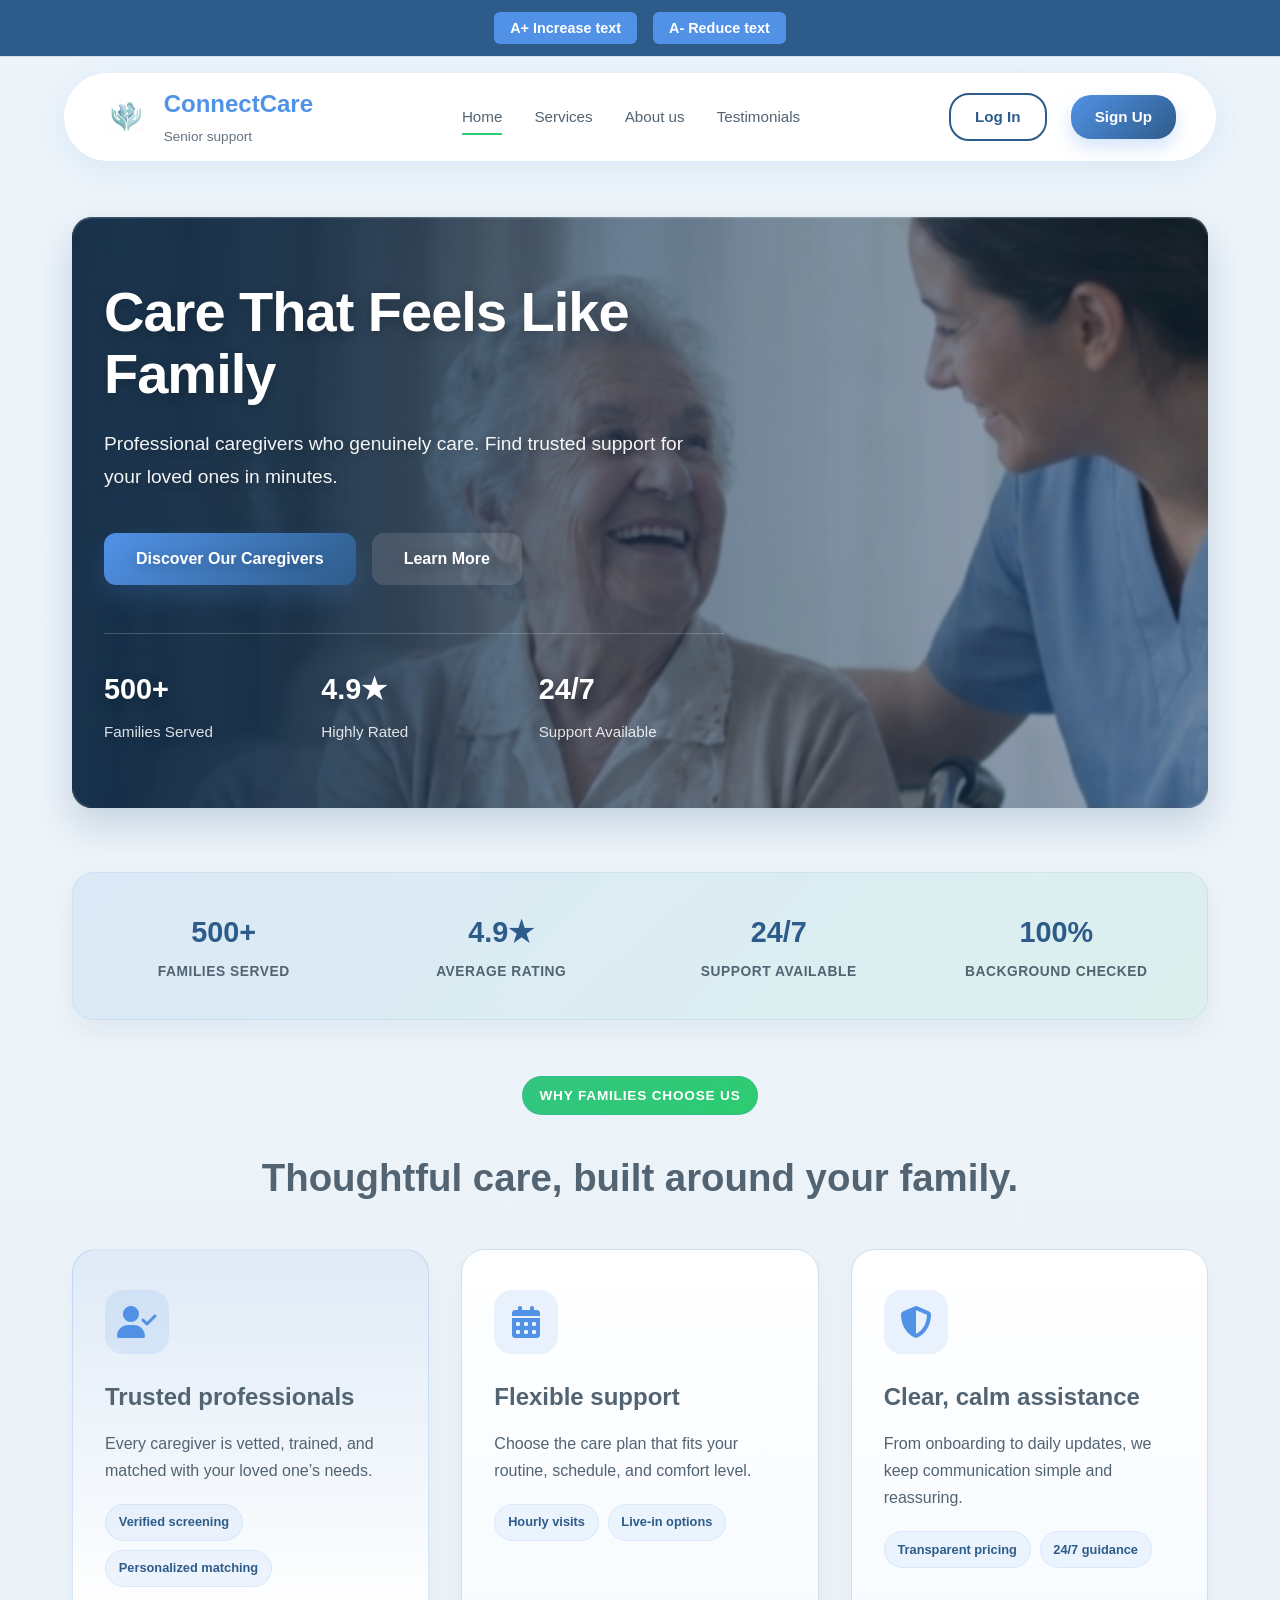
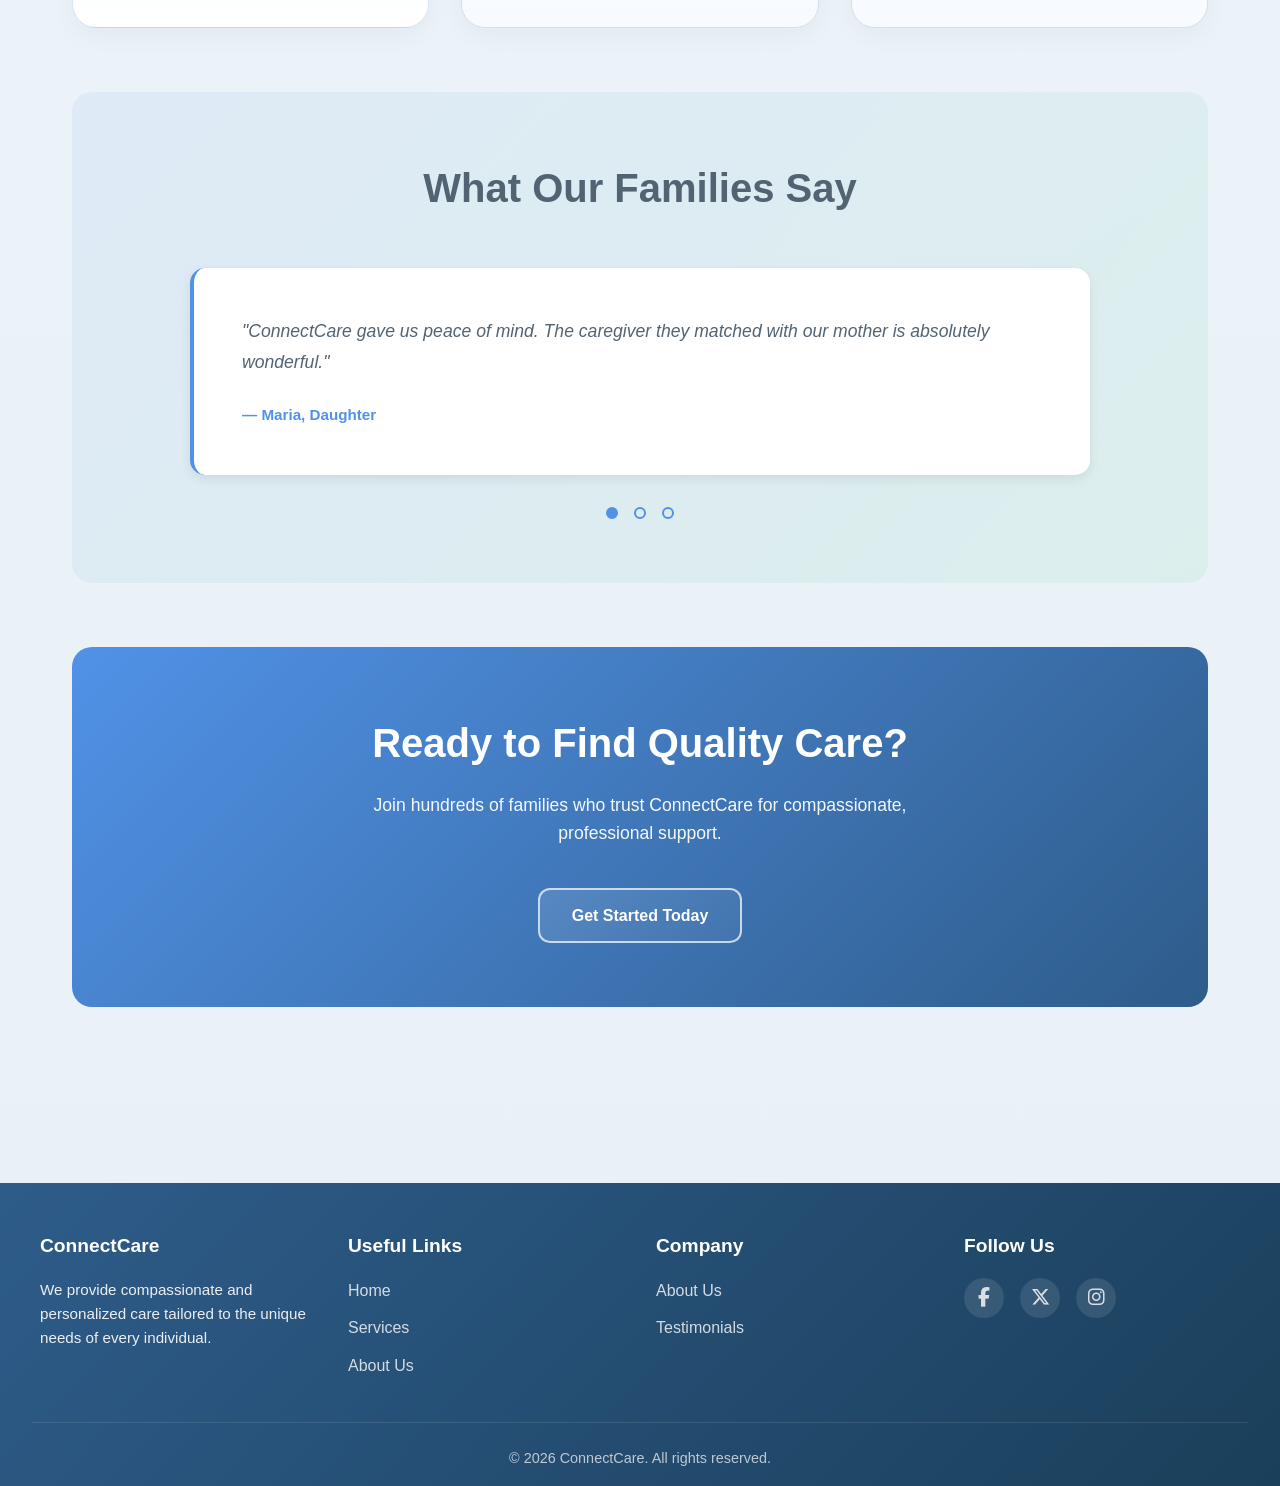
==== commit c833a530: "Actualizo mis cambios" ====
--- a/index.html
+++ b/index.html
@@ -32,13 +32,12 @@
                 <li class="active"><a href="index.html" aria-current="page">Home</a></li>
                 <li><a href="services.html">Services</a></li>
                 <li><a href="about-us.html">About us</a></li>
-                <li><a href="process.html">Process</a></li>
                 <li><a href="testimonials.html">Testimonials</a></li>
             </ul>
 
             <div class="user-action">
                 <a href="login.html" class="btn-login">Log In</a>
-                <a href="login.html" class="btn-signup">Sign Up</a>
+                <a href="terms.html" class="btn-signup">Sign Up</a>
             </div>
         </nav>
     </header>
@@ -91,82 +90,67 @@
             </div>
         </section>
 
+        <!-- Trust Bar -->
+        <section class="trust-strip" aria-label="ConnectCare trust signals">
+            <div class="trust-item">
+                <span class="trust-number"><span class="counter" data-target="500" data-suffix="+">0</span></span>
+                <span class="trust-label">Families served</span>
+            </div>
+            <div class="trust-item">
+                <span class="trust-number">4.9★</span>
+                <span class="trust-label">Average rating</span>
+            </div>
+            <div class="trust-item">
+                <span class="trust-number">24/7</span>
+                <span class="trust-label">Support available</span>
+            </div>
+            <div class="trust-item">
+                <span class="trust-number">100%</span>
+                <span class="trust-label">Background checked</span>
+            </div>
+        </section>
+
         <!-- Why Choose ConnectCare -->
         <section class="highlights-section" aria-labelledby="highlights-title">
-            <h2 id="highlights-title">Why Families Choose ConnectCare</h2>
+            <div class="section-heading-row">
+                <span class="section-badge section-badge-solid">Why families choose us</span>
+                <h2 id="highlights-title">Thoughtful care, built around your family.</h2>
+            </div>
             <div class="highlights-grid">
-                <article class="highlight-card">
+                <article class="highlight-card highlight-card-primary">
                     <div class="highlight-icon">
                         <i class="fas fa-user-check"></i>
                     </div>
-                    <h3>Verified Caregivers</h3>
-                    <p>Every caregiver is thoroughly background-checked and certified. Your peace of mind is our priority.</p>
+                    <h3>Trusted professionals</h3>
+                    <p>Every caregiver is vetted, trained, and matched with your loved one’s needs.</p>
+                    <ul class="benefit-list">
+                        <li>Verified screening</li>
+                        <li>Personalized matching</li>
+                    </ul>
                 </article>
 
                 <article class="highlight-card">
                     <div class="highlight-icon">
                         <i class="fas fa-calendar-alt"></i>
                     </div>
-                    <h3>Flexible Scheduling</h3>
-                    <p>From hourly visits to live-in care, choose the arrangement that works perfectly for your family.</p>
+                    <h3>Flexible support</h3>
+                    <p>Choose the care plan that fits your routine, schedule, and comfort level.</p>
+                    <ul class="benefit-list">
+                        <li>Hourly visits</li>
+                        <li>Live-in options</li>
+                    </ul>
                 </article>
 
                 <article class="highlight-card">
                     <div class="highlight-icon">
-                        <i class="fas fa-handshake"></i>
-                    </div>
-                    <h3>Perfect Matching</h3>
-                    <p>We match caregivers based on personality, skills, and your loved one's unique needs.</p>
-                </article>
-
-                <article class="highlight-card">
-                    <div class="highlight-icon">
-                        <i class="fas fa-headset"></i>
-                    </div>
-                    <h3>Always Available</h3>
-                    <p>24/7 support team ready to help with questions, adjustments, or any emergencies.</p>
-                </article>
-
-                <article class="highlight-card">
-                    <div class="highlight-icon">
-                        <i class="fas fa-lock"></i>
-                    </div>
-                    <h3>Secure Platform</h3>
-                    <p>Real-time updates, secure messaging, and complete control over your care journey.</p>
-                </article>
-
-                <article class="highlight-card">
-                    <div class="highlight-icon">
-                        <i class="fas fa-dollar-sign"></i>
-                    </div>
-                    <h3>Transparent Pricing</h3>
-                    <p>No hidden fees. Know exactly what you're paying for with flexible payment options.</p>
-                </article>
-            </div>
-        </section>
-
-        <!-- How It Works -->
-        <section class="process-pathway-section" aria-labelledby="process-title">
-            <div class="section-badge">Simple & Fast</div>
-            <h2 id="process-title">Find Care in 3 Simple Steps</h2>
-            
-            <div class="pathway-grid">
-                <article class="pathway-card">
-                    <div class="step-number">1</div>
-                    <h3>Tell Us</h3>
-                    <p>Describe your loved one's needs and preferences in a quick assessment.</p>
-                </article>
-
-                <article class="pathway-card">
-                    <div class="step-number">2</div>
-                    <h3>Match</h3>
-                    <p>Browse vetted caregivers perfectly suited to your family's requirements.</p>
-                </article>
-
-                <article class="pathway-card">
-                    <div class="step-number">3</div>
-                    <h3>Connect</h3>
-                    <p>Start care immediately with 24/7 support at your fingertips.</p>
+                        <i class="fas fa-shield-alt"></i>
+                    </div>
+                    <h3>Clear, calm assistance</h3>
+                    <p>From onboarding to daily updates, we keep communication simple and reassuring.</p>
+                    <ul class="benefit-list">
+                        <li>Transparent pricing</li>
+                        <li>24/7 guidance</li>
+                    </ul>
                 </article>
             </div>
         </section>
--- a/index.css
+++ b/index.css
@@ -31,10 +31,21 @@
 
 body {
     font-family: -apple-system, BlinkMacSystemFont, 'Segoe UI', Roboto, 'Helvetica Neue', Arial, sans-serif;
-    background-color: var(--bg-main);
+    background: linear-gradient(180deg, #edf4fa 0%, #e9f0f6 100%);
     color: var(--text-dark);
     line-height: 1.6;
     overflow-x: hidden;
+}
+
+.reveal-on-scroll {
+    opacity: 0;
+    transform: translateY(28px);
+    transition: opacity 0.7s ease, transform 0.7s ease;
+}
+
+.reveal-on-scroll.is-visible {
+    opacity: 1;
+    transform: translateY(0);
 }
 
 /* ==========================================================================
@@ -206,12 +217,12 @@
 
 .btn-login {
     background-color: transparent;
-    color: var(--primary-blue);
-    border: 2px solid var(--primary-blue);
+    color: var(--primary-dark);
+    border: 2px solid var(--primary-dark);
     padding: 0.6rem 1.5rem;
     border-radius: 20px;
     text-decoration: none;
-    font-weight: 600;
+    font-weight: 700;
     font-size: 0.95rem;
     transition: var(--transition);
     cursor: pointer;
@@ -219,8 +230,8 @@
 }
 
 .btn-login:hover {
-    background-color: var(--primary-blue);
-    color: white;
+    transform: translateY(-2px);
+    box-shadow: 0 8px 18px rgba(46, 92, 138, 0.18);
 }
 
 .btn-signup {
@@ -230,16 +241,17 @@
     padding: 0.6rem 1.5rem;
     border-radius: 20px;
     text-decoration: none;
-    font-weight: 600;
+    font-weight: 700;
     font-size: 0.95rem;
     transition: var(--transition);
     cursor: pointer;
     display: inline-block;
+    box-shadow: 0 8px 18px rgba(81, 146, 231, 0.25);
 }
 
 .btn-signup:hover {
     transform: translateY(-2px);
-    box-shadow: 0 4px 12px rgba(74, 144, 226, 0.3);
+    box-shadow: 0 10px 22px rgba(74, 144, 226, 0.35);
 }
 
 .material-symbols-outlined {
@@ -252,58 +264,244 @@
 .main-content {
     max-width: 1200px;
     margin: 0 auto;
-    padding: 3rem 2rem;
-}
-
-/* ==========================================================================
-   HERO SECTION - REDESIGNED
-   ========================================================================== */
+    padding: 2.5rem 2rem 4rem;
+}
+
+.terms-page {
+    background: linear-gradient(135deg, #edf5ff 0%, #dfeeff 100%);
+}
+
+.section-badge {
+    display: inline-block;
+    background: linear-gradient(135deg, rgba(81, 146, 231, 0.12), rgba(46, 204, 113, 0.12));
+    color: var(--primary-dark);
+    border: 1px solid rgba(81, 146, 231, 0.18);
+    padding: 0.6rem 1rem;
+    border-radius: 999px;
+    font-size: 0.8rem;
+    font-weight: 700;
+    letter-spacing: 0.06em;
+    text-transform: uppercase;
+}
+
+.terms-main {
+    min-height: calc(100vh - 180px);
+    display: flex;
+    align-items: center;
+    justify-content: center;
+    padding-top: 2rem;
+    padding-bottom: 2rem;
+}
+
+.terms-shell {
+    width: min(100%, 960px);
+    background: rgba(255, 255, 255, 0.92);
+    border: 1px solid rgba(81, 146, 231, 0.12);
+    border-radius: 28px;
+    box-shadow: 0 20px 45px rgba(46, 92, 138, 0.12);
+    padding: clamp(1.5rem, 3vw, 3rem);
+}
+
+.terms-header {
+    text-align: center;
+    margin-bottom: 2rem;
+}
+
+.terms-header h1 {
+    margin-top: 1rem;
+    font-size: clamp(2rem, 4vw, 3rem);
+    color: var(--primary-dark);
+}
+
+.terms-header p {
+    margin-top: 0.75rem;
+    color: var(--text-gray);
+    font-size: 1.03rem;
+}
+
+.terms-card {
+    background: #f8fbff;
+    border: 1px solid var(--card-border);
+    border-radius: 20px;
+    padding: 1.5rem;
+    max-height: 460px;
+    overflow-y: auto;
+}
+
+.terms-card h2 {
+    font-size: 1.2rem;
+    color: var(--primary-dark);
+    margin: 1.2rem 0 0.6rem;
+}
+
+.terms-card h2:first-child {
+    margin-top: 0;
+}
+
+.terms-card p,
+.terms-card li {
+    color: var(--text-dark);
+    font-size: 0.98rem;
+    line-height: 1.7;
+}
+
+.terms-card ul {
+    padding-left: 1.2rem;
+    margin-top: 0.5rem;
+}
+
+.terms-acceptance {
+    display: flex;
+    justify-content: center;
+    margin-top: 1.5rem;
+}
+
+.terms-checkbox {
+    display: inline-flex;
+    align-items: center;
+    gap: 0.75rem;
+    font-size: 1rem;
+    font-weight: 600;
+    color: var(--text-dark);
+    cursor: pointer;
+    background: rgba(81, 146, 231, 0.05);
+    border: 1px solid rgba(81, 146, 231, 0.15);
+    padding: 0.9rem 1.25rem;
+    border-radius: 999px;
+}
+
+.terms-checkbox input {
+    width: 18px;
+    height: 18px;
+    accent-color: var(--primary-blue);
+    cursor: pointer;
+}
+
+.terms-actions {
+    display: flex;
+    justify-content: center;
+    align-items: center;
+    gap: 1rem;
+    margin-top: 1.5rem;
+    flex-wrap: wrap;
+    padding-top: 1rem;
+}
+
+.btn {
+    display: inline-flex;
+    align-items: center;
+    justify-content: center;
+    border-radius: 999px;
+    padding: 0.9rem 1.8rem;
+    text-decoration: none;
+    font-weight: 700;
+    transition: var(--transition);
+    border: 2px solid transparent;
+    line-height: 1.2;
+}
+
+.btn-primary {
+    background: linear-gradient(135deg, var(--primary-blue) 0%, var(--primary-dark) 100%);
+    color: white;
+    box-shadow: 0 10px 24px rgba(81, 146, 231, 0.25);
+}
+
+.btn-primary:hover {
+    transform: translateY(-2px);
+}
+
+.btn-secondary {
+    color: var(--primary-dark);
+    border-color: var(--primary-dark);
+    background: white;
+    font-weight: 700;
+}
+
+.btn-secondary:hover {
+    background: rgba(46, 92, 138, 0.08);
+}
+
+.terms-actions .btn {
+    min-width: 240px;
+    font-weight: 800;
+    font-size: 1rem;
+    padding: 1rem 1.5rem;
+    box-shadow: 0 8px 20px rgba(81, 146, 231, 0.15);
+}
+
+.terms-actions .btn-primary {
+    background: linear-gradient(135deg, var(--primary-blue) 0%, var(--primary-dark) 100%);
+    color: white;
+    border: 2px solid var(--primary-dark);
+}
+
+.terms-actions .btn-primary:hover {
+    transform: translateY(-2px);
+    box-shadow: 0 12px 24px rgba(81, 146, 231, 0.28);
+}
+
+.terms-actions .btn-primary:disabled {
+    background: #c9d8eb;
+    border-color: #c9d8eb;
+    color: #6d7b8c;
+    cursor: not-allowed;
+    opacity: 0.8;
+    box-shadow: none;
+    transform: none;
+}
+
+@media (max-width: 768px) {
+    .terms-actions {
+        flex-direction: column-reverse;
+    }
+
+    .terms-actions .btn {
+        width: 100%;
+    }
+}
+
 .hero-section {
-    background: linear-gradient(135deg, rgba(81, 146, 231, 0.85) 0%, rgba(46, 92, 138, 0.85) 100%), url('img/hero-bg.jpg') center/cover no-repeat;
+    background:
+        linear-gradient(90deg, rgba(10, 38, 67, 0.68), rgba(10, 38, 67, 0.38)),
+        url('img/familicare.jpeg') center center / cover no-repeat;
     padding: 4rem 2rem;
     margin-bottom: 4rem;
     border-radius: 20px;
     overflow: hidden;
     position: relative;
+    box-shadow: 0 16px 36px rgba(17, 64, 110, 0.18);
 }
 
 .hero-section::before {
     content: '';
     position: absolute;
-    top: -50%;
-    right: -10%;
-    width: 500px;
-    height: 500px;
-    background: rgba(255, 255, 255, 0.1);
-    border-radius: 50%;
-    filter: blur(40px);
+    inset: 0;
+    background: rgba(255, 255, 255, 0.04);
+    backdrop-filter: blur(1px);
 }
 
 .hero-section::after {
     content: '';
     position: absolute;
-    bottom: -30%;
-    left: -5%;
-    width: 400px;
-    height: 400px;
-    background: rgba(46, 204, 113, 0.15);
-    border-radius: 50%;
-    filter: blur(40px);
+    inset: 0;
+    background: linear-gradient(90deg, rgba(17, 64, 110, 0.28), rgba(17, 64, 110, 0.05));
 }
 
 .hero-content {
     display: grid;
-    grid-template-columns: 1fr 1fr;
-    gap: 4rem;
+    grid-template-columns: 1fr;
+    gap: 2rem;
     align-items: center;
     position: relative;
     z-index: 2;
-    max-width: 1200px;
-    margin: 0 auto;
+    max-width: 900px;
+    margin: 0 auto 0 0;
 }
 
 .hero-text {
     color: white;
+    max-width: 620px;
+    text-shadow: 0 3px 12px rgba(0, 0, 0, 0.25);
 }
 
 .hero-text h1 {
@@ -329,28 +527,27 @@
 }
 
 .btn-primary {
-    background-color: white;
-    color: var(--primary-blue);
-    border: 2px solid white;
+    background: linear-gradient(135deg, var(--primary-blue) 0%, var(--primary-dark) 100%);
+    color: white;
+    border: 2px solid rgba(255, 255, 255, 0.15);
+    box-shadow: 0 12px 26px rgba(81, 146, 231, 0.2);
 }
 
 .btn-primary:hover {
-    background-color: var(--accent-green);
+    transform: translateY(-3px);
+    box-shadow: 0 16px 28px rgba(81, 146, 231, 0.28);
+}
+
+.btn-secondary {
+    background: rgba(255, 255, 255, 0.12);
     color: white;
-    border-color: var(--accent-green);
+    border: 2px solid rgba(255, 255, 255, 0.7);
+    box-shadow: none;
+}
+
+.btn-secondary:hover {
     transform: translateY(-3px);
-    box-shadow: 0 8px 20px rgba(46, 204, 113, 0.4);
-}
-
-.btn-secondary {
-    background-color: transparent;
-    color: white;
-    border: 2px solid white;
-}
-
-.btn-secondary:hover {
-    background-color: rgba(255, 255, 255, 0.2);
-    transform: translateY(-3px);
+    box-shadow: 0 12px 24px rgba(0, 0, 0, 0.15);
 }
 
 .btn-lg {
@@ -386,21 +583,16 @@
 }
 
 .hero-visual {
-    position: relative;
-    height: 400px;
+    display: none;
 }
 
 .hero-image-placeholder {
-    position: relative;
-    width: 100%;
-    height: 100%;
-    display: flex;
-    align-items: center;
-    justify-content: center;
+    display: none;
 }
 
 .floating-card {
     position: absolute;
+    z-index: 2;
     background: rgba(255, 255, 255, 0.15);
     backdrop-filter: blur(10px);
     border: 1px solid rgba(255, 255, 255, 0.3);
@@ -453,33 +645,89 @@
 /* ==========================================================================
    HIGHLIGHTS SECTION
    ========================================================================== */
+.trust-strip {
+    display: grid;
+    grid-template-columns: repeat(4, minmax(150px, 1fr));
+    gap: 1rem;
+    background: linear-gradient(135deg, rgba(81, 146, 231, 0.1), rgba(46, 204, 113, 0.08));
+    border: 1px solid rgba(81, 146, 231, 0.12);
+    border-radius: 22px;
+    padding: 1.5rem 1.25rem;
+    margin: 0 0 3.5rem;
+    box-shadow: 0 10px 24px rgba(17, 64, 110, 0.06);
+}
+
+.trust-item {
+    display: flex;
+    flex-direction: column;
+    align-items: center;
+    justify-content: center;
+    text-align: center;
+    gap: 0.35rem;
+    padding: 0.75rem;
+}
+
+.trust-number {
+    font-weight: 800;
+    font-size: 1.8rem;
+    color: var(--primary-dark);
+}
+
+.trust-label {
+    font-size: 0.86rem;
+    letter-spacing: 0.04em;
+    text-transform: uppercase;
+    color: var(--text-gray);
+    font-weight: 600;
+}
+
 .highlights-section {
     margin-bottom: 4rem;
 }
 
+.section-heading-row {
+    display: flex;
+    flex-direction: column;
+    align-items: center;
+    text-align: center;
+    gap: 1rem;
+    margin-bottom: 2.5rem;
+}
+
+.section-badge-solid {
+    margin-bottom: 0;
+}
+
 .highlights-section h2 {
-    font-size: 2.5rem;
-    color: var(--text-dark);
-    margin-bottom: 3rem;
-    font-weight: 700;
-    text-align: center;
+    font-size: clamp(2rem, 3vw, 2.8rem);
+    color: var(--text-dark);
+    margin: 0;
+    font-weight: 700;
+    text-align: center;
+    max-width: 760px;
 }
 
 .highlights-grid {
     display: grid;
-    grid-template-columns: repeat(auto-fit, minmax(320px, 1fr));
+    grid-template-columns: repeat(auto-fit, minmax(280px, 1fr));
     gap: 2rem;
 }
 
 .highlight-card {
-    background: white;
+    background: linear-gradient(180deg, #ffffff 0%, #f7fbff 100%);
     padding: 2.5rem 2rem;
-    border-radius: var(--border-radius);
-    border: 2px solid var(--card-border);
-    text-align: center;
+    border-radius: 24px;
+    border: 1px solid var(--card-border);
+    text-align: left;
     transition: var(--transition);
     position: relative;
     overflow: hidden;
+    box-shadow: 0 8px 24px rgba(17, 64, 110, 0.04);
+}
+
+.highlight-card-primary {
+    background: linear-gradient(180deg, rgba(81, 146, 231, 0.08) 0%, rgba(255,255,255,1) 100%);
+    border-color: rgba(81, 146, 231, 0.22);
 }
 
 .highlight-card::before {
@@ -488,7 +736,7 @@
     top: 0;
     left: 0;
     right: 0;
-    height: 4px;
+    height: 5px;
     background: linear-gradient(90deg, var(--primary-blue), var(--accent-green));
     transform: scaleX(0);
     transform-origin: left;
@@ -497,7 +745,7 @@
 
 .highlight-card:hover {
     transform: translateY(-8px);
-    box-shadow: 0 12px 30px rgba(0, 0, 0, 0.12);
+    box-shadow: 0 18px 32px rgba(17, 64, 110, 0.1);
     border-color: var(--primary-blue);
 }
 
@@ -506,22 +754,51 @@
 }
 
 .highlight-icon {
-    font-size: 2.5rem;
+    width: 64px;
+    height: 64px;
+    border-radius: 18px;
+    display: flex;
+    align-items: center;
+    justify-content: center;
+    background: rgba(81, 146, 231, 0.12);
     color: var(--primary-blue);
+    font-size: 2rem;
     margin-bottom: 1.5rem;
 }
 
 .highlight-card h3 {
-    font-size: 1.2rem;
-    color: var(--text-dark);
-    margin-bottom: 1rem;
-    font-weight: 600;
+    font-size: 1.5rem;
+    color: var(--text-dark);
+    margin-bottom: 0.85rem;
+    font-weight: 700;
 }
 
 .highlight-card p {
     color: var(--text-gray);
     line-height: 1.7;
-    font-size: 0.95rem;
+    font-size: 1rem;
+    margin-bottom: 1.25rem;
+}
+
+.benefit-list {
+    list-style: none;
+    padding: 0;
+    margin: 0;
+    display: flex;
+    flex-wrap: wrap;
+    gap: 0.55rem;
+}
+
+.benefit-list li {
+    display: inline-flex;
+    align-items: center;
+    background: rgba(81, 146, 231, 0.08);
+    color: var(--primary-dark);
+    border: 1px solid rgba(81, 146, 231, 0.12);
+    border-radius: 999px;
+    padding: 0.45rem 0.8rem;
+    font-size: 0.8rem;
+    font-weight: 600;
 }
 
 /* ==========================================================================
@@ -634,6 +911,18 @@
     max-width: 600px;
     margin-left: auto;
     margin-right: auto;
+}
+
+.final-cta-section .btn-primary {
+    background: linear-gradient(135deg, rgba(255,255,255,0.12) 0%, rgba(255,255,255,0.04) 100%);
+    color: white;
+    border: 2px solid rgba(255, 255, 255, 0.7);
+    box-shadow: none;
+}
+
+.final-cta-section .btn-primary:hover {
+    transform: translateY(-3px);
+    box-shadow: 0 10px 22px rgba(0, 0, 0, 0.15);
 }
 
 /* ==========================================================================
@@ -660,16 +949,15 @@
 }
 
 .btn-banner-blue {
-    background-color: var(--accent-green);
+    background: linear-gradient(135deg, rgba(255,255,255,0.12) 0%, rgba(255,255,255,0.04) 100%);
     color: white;
-    border: 2px solid var(--accent-green);
+    border: 2px solid rgba(255, 255, 255, 0.75);
+    box-shadow: none;
 }
 
 .btn-banner-blue:hover {
-    background-color: transparent;
-    color: var(--accent-green);
-    transform: translateY(-2px);
-    box-shadow: 0 4px 12px rgba(46, 204, 113, 0.3);
+    transform: translateY(-3px);
+    box-shadow: 0 12px 24px rgba(0, 0, 0, 0.15);
 }
 
 /* ==========================================================================
@@ -750,12 +1038,47 @@
    METRICAS Y CONFIANZA (STATS SECTION)
    ========================================================================== */
 .stats-section {
-    background-color: var(--bg-main);
-    border: 2px solid var(--card-border);
-    border-radius: 20px;
-    padding: 2.5rem 1.5rem;
+    position: relative;
+    overflow: hidden;
+    border: none;
+    border-radius: 26px;
+    padding: 2.8rem 1.5rem;
     margin-bottom: 3rem;
-    box-shadow: 0 4px 6px rgba(0, 0, 0, 0.02);
+    box-shadow: 0 18px 40px rgba(10, 31, 52, 0.12);
+    background:
+        linear-gradient(120deg, rgba(10, 31, 52, 0.7), rgba(26, 81, 128, 0.5)),
+        url('https://images.unsplash.com/photo-1516574187841-cb9cc2ca948b?auto=format&fit=crop&w=1600&q=80') center/cover no-repeat;
+    animation: impactCarousel 18s ease-in-out infinite alternate;
+}
+
+@keyframes impactCarousel {
+    0% {
+        background:
+            linear-gradient(120deg, rgba(10, 31, 52, 0.7), rgba(26, 81, 128, 0.5)),
+            url('https://images.unsplash.com/photo-1516574187841-cb9cc2ca948b?auto=format&fit=crop&w=1600&q=80') center/cover no-repeat;
+    }
+    50% {
+        background:
+            linear-gradient(120deg, rgba(17, 44, 63, 0.72), rgba(36, 100, 144, 0.52)),
+            url('https://images.unsplash.com/photo-1576765608535-5f04d1e3f289?auto=format&fit=crop&w=1600&q=80') center/cover no-repeat;
+    }
+    100% {
+        background:
+            linear-gradient(120deg, rgba(8, 35, 56, 0.72), rgba(28, 74, 98, 0.52)),
+            url('https://images.unsplash.com/photo-1559757175-5700dde675bc?auto=format&fit=crop&w=1600&q=80') center/cover no-repeat;
+    }
+}
+
+.impact-overlay {
+    position: relative;
+    z-index: 1;
+}
+
+.stats-section h2 {
+    color: #ffffff;
+    text-align: center;
+    margin-bottom: 2rem;
+    font-size: 2.5rem;
 }
 
 .stats-grid {
@@ -765,17 +1088,27 @@
     text-align: center;
 }
 
+.stat-item {
+    background: rgba(255, 255, 255, 0.12);
+    border: 1px solid rgba(255, 255, 255, 0.18);
+    border-radius: 20px;
+    padding: 2rem 1rem;
+    backdrop-filter: blur(4px);
+    box-shadow: 0 8px 24px rgba(0, 0, 0, 0.12);
+}
+
 .stat-item h3 {
     font-size: 2.5rem;
-    color: var(--primary-blue);
+    color: #ffffff;
     font-weight: 800;
-    margin-bottom: 0.3rem;
+    margin-bottom: 0.4rem;
 }
 
 .stat-item p {
     font-size: 1rem;
-    color: var(--sidebar-text);
+    color: rgba(255, 255, 255, 0.9);
     font-weight: 600;
+    letter-spacing: 0.02em;
 }
 
 /* ==========================================================================
@@ -1075,22 +1408,57 @@
 
 .team-grid {
     display: grid;
-    grid-template-columns: repeat(auto-fit, minmax(280px, 1fr));
-    gap: 2.5rem;
+    grid-template-columns: repeat(3, minmax(0, 1fr));
+    gap: 1.1rem;
 }
 
 .team-member {
-    background-color: var(--bg-light);
-    padding: 2rem;
-    border-radius: var(--border-radius);
-    border: 2px solid var(--card-border);
-    text-align: center;
+    background: linear-gradient(180deg, #ffffff 0%, #f7fafd 100%);
+    border-radius: 16px;
+    border: 1px solid rgba(82, 99, 114, 0.12);
+    overflow: hidden;
     transition: var(--transition);
+    box-shadow: 0 6px 18px rgba(17, 64, 110, 0.04);
 }
 
 .team-member:hover {
-    transform: translateY(-8px);
-    box-shadow: var(--shadow-medium);
+    transform: translateY(-6px);
+    box-shadow: 0 14px 28px rgba(17, 64, 110, 0.1);
+}
+
+.profile-card {
+    display: flex;
+    flex-direction: column;
+    min-height: 230px;
+}
+
+.vertical-profile {
+    display: flex;
+    flex-direction: column;
+}
+
+.profile-photo {
+    background: linear-gradient(180deg, rgba(81, 146, 231, 0.12), rgba(226, 238, 255, 0.35));
+    height: 220px;
+    min-height: 220px;
+    border-bottom: 1px solid rgba(82, 99, 114, 0.08);
+}
+
+.profile-photo img {
+    width: 100%;
+    height: 100%;
+    object-fit: cover;
+    object-position: center;
+    display: block;
+}
+
+.profile-info {
+    padding: 0.9rem 0.9rem 1.1rem;
+    display: flex;
+    flex-direction: column;
+    align-items: center;
+    justify-content: center;
+    text-align: center;
 }
 
 .member-avatar {
@@ -1100,23 +1468,68 @@
 }
 
 .team-member h3 {
-    font-size: 1.3rem;
-    color: var(--text-dark);
-    margin-bottom: 0.25rem;
-    font-weight: 600;
+    font-size: 1.02rem;
+    color: var(--text-dark);
+    margin-bottom: 0.12rem;
+    font-weight: 700;
+    letter-spacing: -0.01em;
 }
 
 .member-role {
-    color: var(--accent-green);
-    font-weight: 600;
-    margin-bottom: 1rem;
-    font-size: 0.95rem;
+    color: var(--primary-blue);
+    font-weight: 700;
+    margin-bottom: 0;
+    font-size: 0.72rem;
+    letter-spacing: 0.04em;
+    text-transform: uppercase;
 }
 
 .member-bio {
     color: var(--text-gray);
-    font-size: 0.95rem;
-    line-height: 1.6;
+    font-size: 0.96rem;
+    line-height: 1.7;
+    margin-bottom: 1rem;
+}
+
+.member-contact {
+    display: flex;
+    flex-direction: column;
+    gap: 0.42rem;
+    color: var(--text-dark);
+    font-size: 0.82rem;
+    font-weight: 600;
+}
+
+.member-contact span {
+    display: flex;
+    align-items: center;
+    gap: 0.55rem;
+    color: var(--text-dark);
+}
+
+.member-contact i {
+    color: var(--primary-blue);
+    font-size: 0.85rem;
+}
+
+@media (max-width: 900px) {
+    .team-grid {
+        grid-template-columns: repeat(2, minmax(0, 1fr));
+    }
+}
+
+@media (max-width: 640px) {
+    .team-grid {
+        grid-template-columns: 1fr;
+    }
+
+    .profile-card {
+        grid-template-columns: 1fr;
+    }
+
+    .profile-photo {
+        min-height: 240px;
+    }
 }
 
 /* ==========================================================================
@@ -1233,32 +1646,45 @@
     text-align: center;
     transition: var(--transition);
     padding: 0;
+    display: flex;
+    flex-direction: column;
+    align-items: center;
 }
 
 .avatar-btn:hover .avatar-circle {
-    transform: scale(1.1);
+    transform: translateY(-2px) scale(1.04);
 }
 
 .avatar-circle {
-    width: 80px;
-    height: 80px;
+    width: 92px;
+    height: 92px;
     border-radius: 50%;
     display: flex;
     align-items: center;
     justify-content: center;
     background-color: var(--bg-light);
-    border: 3px solid var(--card-border);
+    border: 4px solid var(--card-border);
     font-size: 2.5rem;
     color: var(--text-gray);
-    margin-bottom: 0.5rem;
+    margin-bottom: 0.6rem;
     transition: var(--transition);
+    overflow: hidden;
+    box-shadow: 0 8px 18px rgba(17, 24, 39, 0.08);
+}
+
+.avatar-circle img {
+    width: 100%;
+    height: 100%;
+    object-fit: cover;
+    display: block;
+    background-color: #eef4ff;
 }
 
 .avatar-btn.active .avatar-circle {
     border-color: var(--primary-blue);
     background-color: #E8F0FD;
     color: var(--primary-blue);
-    box-shadow: 0 0 0 4px rgba(81, 146, 231, 0.2);
+    box-shadow: 0 0 0 4px rgba(81, 146, 231, 0.2), 0 12px 24px rgba(81, 146, 231, 0.18);
 }
 
 .avatar-name {
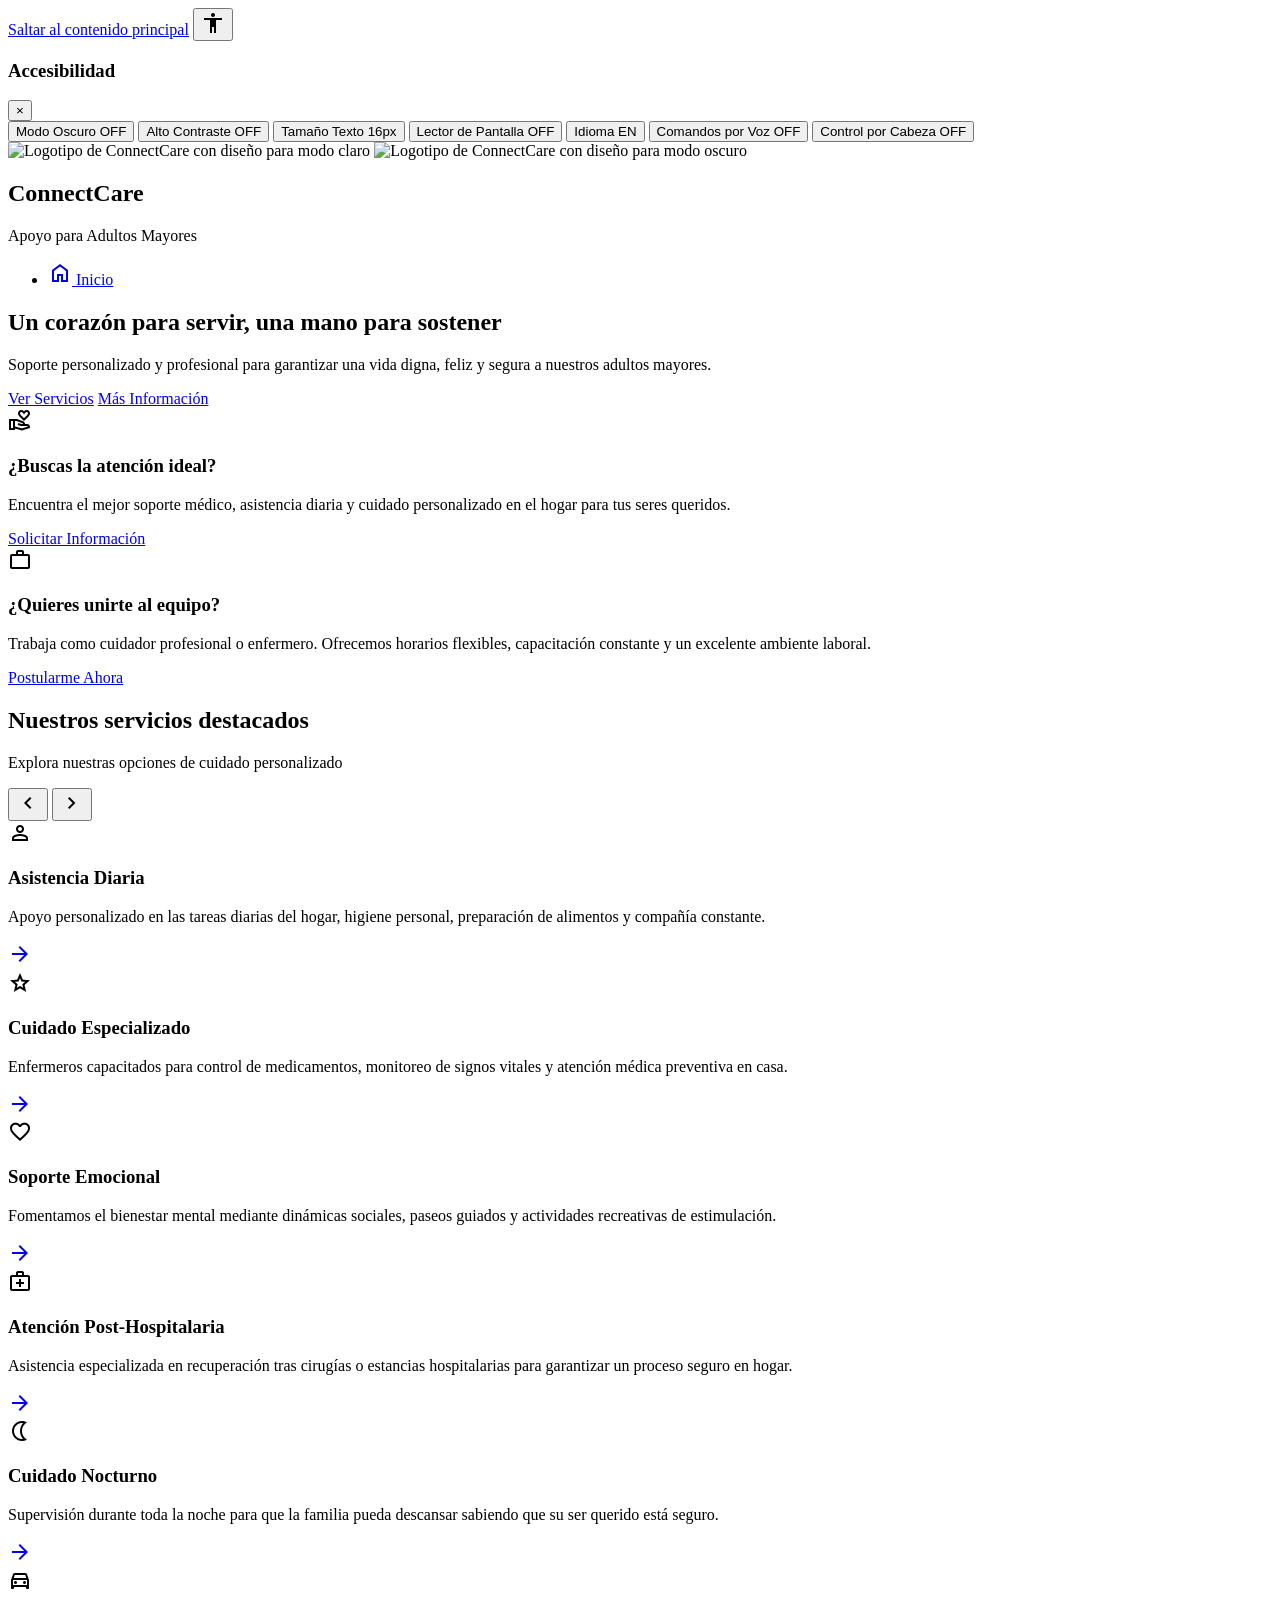
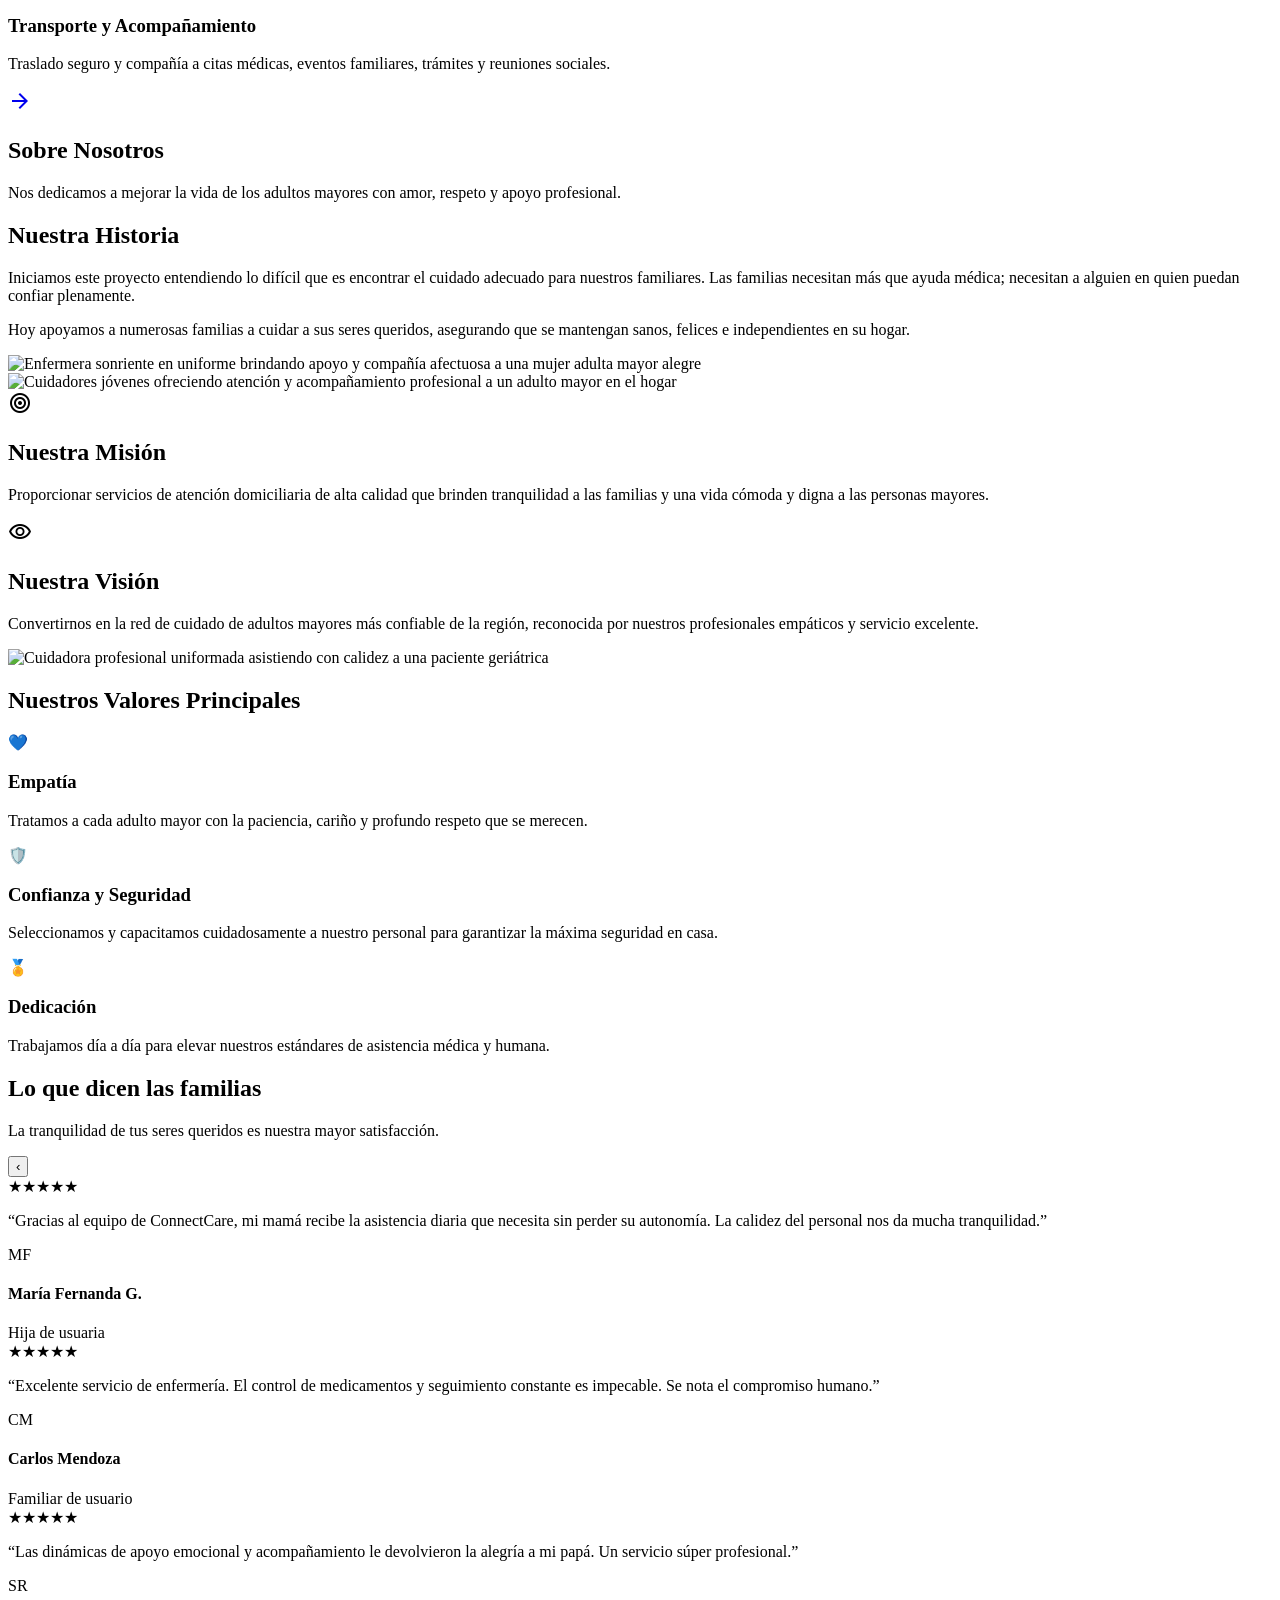
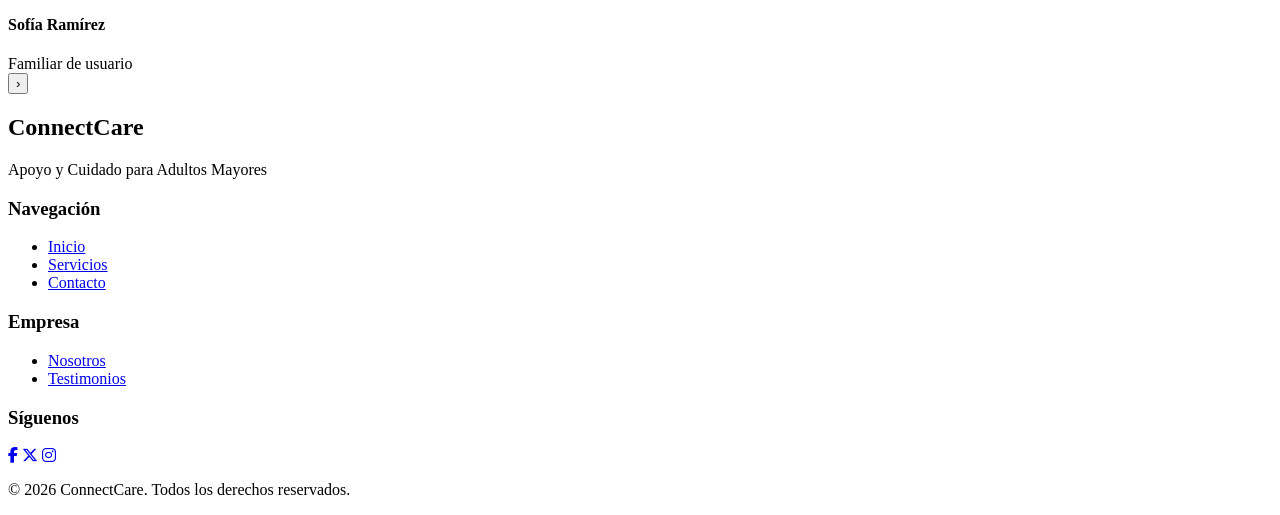
==== commit f5988441: "Página principal - Home Holaa buenos dias aquí les comparto la parte de home con las funcionalidades" ====
--- a/index.html
+++ b/index.html
@@ -1,235 +1,440 @@
 <!DOCTYPE html>
-<html lang="en">
+<html lang="es">
 <head>
     <meta charset="UTF-8">
     <meta name="viewport" content="width=device-width, initial-scale=1.0">
-    <title>ConnectCare - Senior Support & Care Services</title>
+    <title>ConnectCare - Senior Support & Care</title>
     
+    <script src="https://cdn.jsdelivr.net/npm/@mediapipe/camera_utils/camera_utils.js" crossorigin="anonymous"></script>
+    <script src="https://cdn.jsdelivr.net/npm/@mediapipe/face_mesh/face_mesh.js" crossorigin="anonymous"></script>
+    
+    <link rel="stylesheet" href="css/index.css">
+    <link rel="stylesheet" href="https://fonts.googleapis.com/css2?family=Material+Symbols+Outlined:opsz,wght,FILL,GRAD@24,500,0,0" />
     <link rel="stylesheet" href="https://cdnjs.cloudflare.com/ajax/libs/font-awesome/6.5.1/css/all.min.css">
-    <link rel="stylesheet" href="https://fonts.googleapis.com/css2?family=Material+Symbols+Outlined:opsz,wght,FILL,GRAD@24,500,0,0" />
-    <link rel="stylesheet" href="index.css">
 </head>
 <body>
-
-    <!-- Accessibility Bar -->
-    <div class="accessibility-bar" aria-label="Accessibility controls">
-        <button id="btn-zoom-in" aria-label="Increase text size">A+ Increase text</button>
-        <button id="btn-zoom-out" aria-label="Reduce text size">A- Reduce text</button>
+    <video id="head-video" autoplay playsinline 
+       style="display: none; position: fixed; bottom: 20px; left: 20px; width: 160px; height: 120px; border-radius: 10px; border: 2px solid #3b82f6; object-fit: cover; z-index: 9999; box-shadow: 0 4px 12px rgba(0,0,0,0.3); transform: scaleX(-1);"></video>
+
+    <a href="#main-content" class="saltar-enlace" data-es="Saltar al contenido principal" data-en="Skip to main content">Saltar al contenido principal</a>
+
+    <button id="accessibility-toggle" class="accessibility-btn" aria-label="Menu de accesibilidad" aria-expanded="false">
+        <span class="material-symbols-outlined" aria-hidden="true">accessibility</span>
+    </button>
+
+    <div id="accessibility-panel" class="accessibility-panel" aria-hidden="true">
+        <div class="acc-header">
+            <h3 data-es="Accesibilidad" data-en="Accessibility">Accesibilidad</h3>
+            <button id="acc-close" class="acc-close-btn" aria-label="Cerrar panel">&times;</button>
+        </div>
+
+        <div class="acc-options-list">
+            <button id="btn-dark-mode" class="acc-option-btn">
+                <span data-es="Modo Oscuro" data-en="Dark Mode">Modo Oscuro</span>
+                <span id="dark-status" class="acc-status">OFF</span>
+            </button>
+
+            <button id="btn-high-contrast" class="acc-option-btn">
+                <span data-es="Alto Contraste" data-en="High Contrast">Alto Contraste</span>
+                <span id="contrast-status" class="acc-status">OFF</span>
+            </button>
+
+            <button id="btn-toggle-font" class="acc-option-btn">
+                <span data-es="Tamaño Texto" data-en="Font Size">Tamaño Texto</span>
+                <span id="font-size-indicator" class="acc-status active-blue">16px</span>
+            </button>
+
+            <button id="btn-screen-reader" class="acc-option-btn">
+                <span data-es="Lector de Pantalla" data-en="Screen Reader">Lector de Pantalla</span>
+                <span id="reader-status" class="acc-status">OFF</span>
+            </button>
+
+            <button id="btn-language" class="acc-option-btn">
+                <span data-es="Idioma" data-en="Language">Idioma</span>
+                <span id="lang-indicator" class="acc-status active-blue">EN</span>
+            </button>
+
+            <button id="btn-voice-commands" class="acc-option-btn">
+                <span data-es="Comandos por Voz" data-en="Voice Commands">Comandos por Voz</span>
+                <span id="voice-status" class="acc-status">OFF</span>
+            </button>
+
+            <button id="btn-head-control" class="acc-option-btn">
+                <span data-es="Control por Cabeza" data-en="Head Control">Control por Cabeza</span>
+                <span id="head-status" class="acc-status">OFF</span>
+            </button>
+        </div>
     </div>
 
-    <!-- Clean Floating Pill Header -->
     <header class="main-header">
-        <nav class="navbar pill-navbar" aria-label="Main navigation">
+        <nav class="navbar" aria-label="Navegación principal">
             <div class="navbar-brand">
-                <img src="img/Connect Care Logo.png" alt="ConnectCare official logo" class="brand-logo-img">
+                <img src="img/LogoConnectCare.png" alt="Logotipo de ConnectCare con diseño para modo claro" data-es="Logotipo de ConnectCare con diseño para modo claro" data-en="ConnectCare logo for light mode" class="brand-logo-img logo-light">
+                <img src="img/LogoEnModoOscuro.png" alt="Logotipo de ConnectCare con diseño para modo oscuro" data-es="Logotipo de ConnectCare con diseño para modo oscuro" data-en="ConnectCare logo for dark mode" class="brand-logo-img logo-dark">
+                
                 <div class="brand-text">
                     <h2>ConnectCare</h2>
-                    <span>Senior support</span>
+                    <span data-es="Apoyo para Adultos Mayores" data-en="Senior Support">Apoyo para Adultos Mayores</span>
                 </div>
             </div>
             
             <ul class="nav-links">
-                <li class="active"><a href="index.html" aria-current="page">Home</a></li>
-                <li><a href="services.html">Services</a></li>
-                <li><a href="about-us.html">About us</a></li>
-                <li><a href="testimonials.html">Testimonials</a></li>
+                <li class="active">
+                    <a href="index.html" aria-current="page">
+                        <span class="material-symbols-outlined" aria-hidden="true">home</span>
+                        <span data-es="Inicio" data-en="Home">Inicio</span>
+                    </a>
+                </li>
             </ul>
-
-            <div class="user-action">
-                <a href="login.html" class="btn-login">Log In</a>
-                <a href="terms.html" class="btn-signup">Sign Up</a>
-            </div>
         </nav>
     </header>
 
     <main class="main-content" id="main-content">
-        
-        <!-- Revolutionary Hero Section -->
-        <section class="hero-section" aria-label="Welcome to ConnectCare">
-            <div class="hero-content">
-                <div class="hero-text">
-                    <h1>Care That Feels Like Family</h1>
-                    <p class="hero-subtitle">
-                        Professional caregivers who genuinely care. Find trusted support for your loved ones in minutes.
+        <!-- HERO BANNER -->
+        <section class="hero-banner" tabindex="0">
+            <div class="hero-overlay-content">
+                <h1 data-es="Un corazón para servir, una mano para sostener" data-en="A heart to serve, a hand to hold">Un corazón para servir, una mano para sostener</h1>
+                <p class="hero-description" data-es="Soporte personalizado y profesional para garantizar una vida digna, feliz y segura a nuestros adultos mayores." data-en="Personalized and professional support to ensure a dignified, happy, and safe life for our seniors.">
+                    Soporte personalizado y profesional para garantizar una vida digna, feliz y segura a nuestros adultos mayores.
+                </p>
+                <div class="hero-actions">
+                    <a href="services.html" class="btn btn-banner-blue" data-es="Ver Servicios" data-en="View Services">Ver Servicios</a>
+                    <a href="#about-us-section" class="btn btn-banner-gray" data-es="Más Información" data-en="More Info">Más Información</a>
+                </div>
+            </div>
+        </section>
+
+        <!-- TARJETAS DE ACCESO RÁPIDO -->
+        <section class="profiles-container">
+            <article class="card card-client">
+                <div>
+                    <div class="card-icon">
+                        <span class="material-symbols-outlined" aria-hidden="true">volunteer_activism</span>
+                    </div>
+                    <h3 data-es="¿Buscas la atención ideal?" data-en="Looking for the ideal care?">¿Buscas la atención ideal?</h3>
+                    <p data-es="Encuentra el mejor soporte médico, asistencia diaria y cuidado personalizado en el hogar para tus seres queridos." data-en="Find the best medical support, daily assistance, and personalized home care for your loved ones.">
+                        Encuentra el mejor soporte médico, asistencia diaria y cuidado personalizado en el hogar para tus seres queridos.
                     </p>
-                    <div class="hero-cta">
-                        <a href="services.html" class="btn btn-primary btn-lg">Discover Our Caregivers</a>
-                        <a href="about-us.html" class="btn btn-secondary btn-lg">Learn More</a>
-                    </div>
-                    <div class="hero-stats">
-                        <div class="hero-stat">
-                            <span class="stat-number"><span class="counter" data-target="500" data-suffix="+">0</span></span>
-                            <span class="stat-label">Families Served</span>
-                        </div>
-                        <div class="hero-stat">
-                            <span class="stat-number">4.9★</span>
-                            <span class="stat-label">Highly Rated</span>
-                        </div>
-                        <div class="hero-stat">
-                            <span class="stat-number">24/7</span>
-                            <span class="stat-label">Support Available</span>
-                        </div>
-                    </div>
-                </div>
-                <div class="hero-visual">
-                    <div class="hero-image-placeholder">
-                        <div class="floating-card card-1">
-                            <i class="fas fa-heart"></i>
-                            <span>Compassionate</span>
-                        </div>
-                        <div class="floating-card card-2">
-                            <i class="fas fa-shield-alt"></i>
-                            <span>Verified</span>
-                        </div>
-                        <div class="floating-card card-3">
-                            <i class="fas fa-clock"></i>
-                            <span>Flexible</span>
-                        </div>
-                    </div>
-                </div>
-            </div>
+                </div>
+                <a href="contact.html" class="btn btn-card-primary" data-es="Solicitar Información" data-en="Request Info">Solicitar Información</a>
+            </article>
+
+            <article class="card card-worker">
+                <div>
+                    <div class="card-icon">
+                        <span class="material-symbols-outlined" aria-hidden="true">work</span>
+                    </div>
+                    <h3 data-es="¿Quieres unirte al equipo?" data-en="Want to join the team?">¿Quieres unirte al equipo?</h3>
+                    <p data-es="Trabaja como cuidador profesional o enfermero. Ofrecemos horarios flexibles, capacitación constante y un excelente ambiente laboral." data-en="Work as a professional caregiver or nurse. We offer flexible hours, ongoing training, and a supportive work environment.">
+                        Trabaja como cuidador profesional o enfermero. Ofrecemos horarios flexibles, capacitación constante y un excelente ambiente laboral.
+                    </p>
+                </div>
+                <a href="contact.html" class="btn btn-card-secondary" data-es="Postularme Ahora" data-en="Apply Now">Postularme Ahora</a>
+            </article>
         </section>
 
-        <!-- Trust Bar -->
-        <section class="trust-strip" aria-label="ConnectCare trust signals">
-            <div class="trust-item">
-                <span class="trust-number"><span class="counter" data-target="500" data-suffix="+">0</span></span>
-                <span class="trust-label">Families served</span>
-            </div>
-            <div class="trust-item">
-                <span class="trust-number">4.9★</span>
-                <span class="trust-label">Average rating</span>
-            </div>
-            <div class="trust-item">
-                <span class="trust-number">24/7</span>
-                <span class="trust-label">Support available</span>
-            </div>
-            <div class="trust-item">
-                <span class="trust-number">100%</span>
-                <span class="trust-label">Background checked</span>
+        <!-- SECCIÓN DE SERVICIOS - CARRUSEL INTERACTIVO -->
+        <section class="services-section" aria-labelledby="services-title">
+            <div class="services-header">
+                <div>
+                    <h2 id="services-title" data-es="Nuestros servicios destacados" data-en="Our Featured Services">Nuestros servicios destacados</h2>
+                    <p class="services-subtitle" data-es="Explora nuestras opciones de cuidado personalizado" data-en="Explore our personalized care options">Explora nuestras opciones de cuidado personalizado</p>
+                </div>
+                <div class="carousel-controls">
+                    <button id="carousel-prev" class="carousel-btn" aria-label="Servicios anteriores">
+                        <span class="material-symbols-outlined">chevron_left</span>
+                    </button>
+                    <button id="carousel-next" class="carousel-btn" aria-label="Servicios siguientes">
+                        <span class="material-symbols-outlined">chevron_right</span>
+                    </button>
+                </div>
+            </div>
+
+            <div id="services-carousel" class="services-carousel-track">
+                <!-- Tarjeta 1 -->
+                <article class="card card-information">
+                    <div>
+                        <div class="card-icon">
+                            <span class="material-symbols-outlined" aria-hidden="true">person</span>
+                        </div>
+                        <h3 data-es="Asistencia Diaria" data-en="Daily Assistance">Asistencia Diaria</h3>
+                        <p data-es="Apoyo personalizado en las tareas diarias del hogar, higiene personal, preparación de alimentos y compañía constante." data-en="Personalized support with daily household activities, personal hygiene, meal preparation, and constant companionship.">
+                            Apoyo personalizado en las tareas diarias del hogar, higiene personal, preparación de alimentos y compañía constante.
+                        </p>
+                    </div>
+                    <a href="services.html" class="card-action-btn" aria-label="Ver servicio">
+                        <span class="material-symbols-outlined">arrow_forward</span>
+                    </a>
+                </article>
+
+                <!-- Tarjeta 2 -->
+                <article class="card card-information">
+                    <div>
+                        <div class="card-icon">
+                            <span class="material-symbols-outlined" aria-hidden="true">star</span>
+                        </div>
+                        <h3 data-es="Cuidado Especializado" data-en="Specialized Care">Cuidado Especializado</h3>
+                        <p data-es="Enfermeros capacitados para control de medicamentos, monitoreo de signos vitales y atención médica preventiva en casa." data-en="Trained nurses for medication management, vital signs monitoring, and preventive healthcare in the comfort of home.">
+                            Enfermeros capacitados para control de medicamentos, monitoreo de signos vitales y atención médica preventiva en casa.
+                        </p>
+                    </div>
+                    <a href="services.html" class="card-action-btn" aria-label="Ver servicio">
+                        <span class="material-symbols-outlined">arrow_forward</span>
+                    </a>
+                </article>
+                
+                <!-- Tarjeta 3 -->
+                <article class="card card-information">
+                    <div>
+                        <div class="card-icon">
+                            <span class="material-symbols-outlined" aria-hidden="true">favorite</span>
+                        </div>
+                        <h3 data-es="Soporte Emocional" data-en="Emotional Support">Soporte Emocional</h3>
+                        <p data-es="Fomentamos el bienestar mental mediante dinámicas sociales, paseos guiados y actividades recreativas de estimulación." data-en="We promote mental and emotional well-being through social dynamics, guided walks, and recreational activities.">
+                            Fomentamos el bienestar mental mediante dinámicas sociales, paseos guiados y actividades recreativas de estimulación.
+                        </p>
+                    </div>
+                    <a href="services.html" class="card-action-btn" aria-label="Ver servicio">
+                        <span class="material-symbols-outlined">arrow_forward</span>
+                    </a>
+                </article>
+
+                <!-- Tarjeta 4 -->
+                <article class="card card-information">
+                    <div>
+                        <div class="card-icon">
+                            <span class="material-symbols-outlined" aria-hidden="true">medical_services</span>
+                        </div>
+                        <h3 data-es="Atención Post-Hospitalaria" data-en="Post-Hospital Care">Atención Post-Hospitalaria</h3>
+                        <p data-es="Asistencia especializada en recuperación tras cirugías o estancias hospitalarias para garantizar un proceso seguro en hogar." data-en="Specialized recovery assistance after surgeries or hospital stays to ensure a safe and comfortable rehabilitation at home.">
+                            Asistencia especializada en recuperación tras cirugías o estancias hospitalarias para garantizar un proceso seguro en hogar.
+                        </p>
+                    </div>
+                    <a href="services.html" class="card-action-btn" aria-label="Ver servicio">
+                        <span class="material-symbols-outlined">arrow_forward</span>
+                    </a>
+                </article>
+
+                <!-- Tarjeta 5 -->
+                <article class="card card-information">
+                    <div>
+                        <div class="card-icon">
+                            <span class="material-symbols-outlined" aria-hidden="true">nightlight</span>
+                        </div>
+                        <h3 data-es="Cuidado Nocturno" data-en="Overnight Assistance">Cuidado Nocturno</h3>
+                        <p data-es="Supervisión durante toda la noche para que la familia pueda descansar sabiendo que su ser querido está seguro." data-en="Overnight monitoring and emergency assistance so your family can sleep peacefully knowing their loved one is safe.">
+                            Supervisión durante toda la noche para que la familia pueda descansar sabiendo que su ser querido está seguro.
+                        </p>
+                    </div>
+                    <a href="services.html" class="card-action-btn" aria-label="Ver servicio">
+                        <span class="material-symbols-outlined">arrow_forward</span>
+                    </a>
+                </article>
+
+                <!-- Tarjeta 6 -->
+                <article class="card card-information">
+                    <div>
+                        <div class="card-icon">
+                            <span class="material-symbols-outlined" aria-hidden="true">directions_car</span>
+                        </div>
+                        <h3 data-es="Transporte y Acompañamiento" data-en="Transportation & Escort">Transporte y Acompañamiento</h3>
+                        <p data-es="Traslado seguro y compañía a citas médicas, eventos familiares, trámites y reuniones sociales." data-en="Safe transportation and accompaniment to medical appointments, family visits, errands, and social events.">
+                            Traslado seguro y compañía a citas médicas, eventos familiares, trámites y reuniones sociales.
+                        </p>
+                    </div>
+                    <a href="services.html" class="card-action-btn" aria-label="Ver servicio">
+                        <span class="material-symbols-outlined">arrow_forward</span>
+                    </a>
+                </article>
             </div>
         </section>
 
-        <!-- Why Choose ConnectCare -->
-        <section class="highlights-section" aria-labelledby="highlights-title">
-            <div class="section-heading-row">
-                <span class="section-badge section-badge-solid">Why families choose us</span>
-                <h2 id="highlights-title">Thoughtful care, built around your family.</h2>
-            </div>
-            <div class="highlights-grid">
-                <article class="highlight-card highlight-card-primary">
-                    <div class="highlight-icon">
-                        <i class="fas fa-user-check"></i>
-                    </div>
-                    <h3>Trusted professionals</h3>
-                    <p>Every caregiver is vetted, trained, and matched with your loved one’s needs.</p>
-                    <ul class="benefit-list">
-                        <li>Verified screening</li>
-                        <li>Personalized matching</li>
-                    </ul>
-                </article>
-
-                <article class="highlight-card">
-                    <div class="highlight-icon">
-                        <i class="fas fa-calendar-alt"></i>
-                    </div>
-                    <h3>Flexible support</h3>
-                    <p>Choose the care plan that fits your routine, schedule, and comfort level.</p>
-                    <ul class="benefit-list">
-                        <li>Hourly visits</li>
-                        <li>Live-in options</li>
-                    </ul>
-                </article>
-
-                <article class="highlight-card">
-                    <div class="highlight-icon">
-                        <i class="fas fa-shield-alt"></i>
-                    </div>
-                    <h3>Clear, calm assistance</h3>
-                    <p>From onboarding to daily updates, we keep communication simple and reassuring.</p>
-                    <ul class="benefit-list">
-                        <li>Transparent pricing</li>
-                        <li>24/7 guidance</li>
-                    </ul>
-                </article>
-            </div>
+        <!-- ABOUT US / NUESTRA HISTORIA -->
+        <section id="about-us-section" class="about-us-wrapper">
+            <div class="about-hero" tabindex="0">
+                <div class="about-hero-content">
+                    <h1 data-es="Sobre Nosotros" data-en="About Us">Sobre Nosotros</h1>
+                    <p data-es="Nos dedicamos a mejorar la vida de los adultos mayores con amor, respeto y apoyo profesional." data-en="We are dedicated to improving the lives of senior citizens with love, respect, and professional support.">
+                        Nos dedicamos a mejorar la vida de los adultos mayores con amor, respeto y apoyo profesional.
+                    </p>
+                </div>
+            </div>
+
+            <div class="about-story">
+                <div class="story-text">
+                    <h2 data-es="Nuestra Historia" data-en="Our Story">Nuestra Historia</h2>
+                    <p data-es="Iniciamos este proyecto entendiendo lo difícil que es encontrar el cuidado adecuado para nuestros familiares. Las familias necesitan más que ayuda médica; necesitan a alguien en quien puedan confiar plenamente." data-en="We started this project because we know that finding the right care for older family members is not easy. Families need more than just medical help; they need someone they can really trust.">
+                        Iniciamos este proyecto entendiendo lo difícil que es encontrar el cuidado adecuado para nuestros familiares. Las familias necesitan más que ayuda médica; necesitan a alguien en quien puedan confiar plenamente.
+                    </p>
+                    <p data-es="Hoy apoyamos a numerosas familias a cuidar a sus seres queridos, asegurando que se mantengan sanos, felices e independientes en su hogar." data-en="Today, we help many families look after their grandparents. We make sure they stay safe, healthy, and happy at home while keeping their independence for as long as possible.">
+                        Hoy apoyamos a numerosas familias a cuidar a sus seres queridos, asegurando que se mantengan sanos, felices e independientes en su hogar.
+                    </p>
+                </div>
+                <div class="story-image-container">
+                    <img src="https://static.vecteezy.com/system/resources/previews/011/270/042/non_2x/friendly-relationship-between-smiling-caregiver-in-uniform-and-happy-elderly-woman-supportive-young-nurse-looking-at-senior-woman-young-caring-lovely-caregiver-and-happy-ward-photo.jpg" alt="Enfermera sonriente en uniforme brindando apoyo y compañía afectuosa a una mujer adulta mayor alegre" data-es="Enfermera sonriente en uniforme brindando apoyo y compañía afectuosa a una mujer adulta mayor alegre" data-en="Smiling nurse in uniform providing support and affectionate companionship to a happy elderly woman" class="about-img" tabindex="0">
+                </div>
+            </div>
+
+            <!-- MISIÓN Y VISIÓN EN ZIGZAG -->
+            <div class="mission-vision-container">
+                <div class="mv-block">
+                    <div class="mv-image">
+                        <img src="https://img.magnific.com/fotos-premium/senior-hombre-mujer-jovenes-cuidadores-interior_392895-207230.jpg" alt="Cuidadores jóvenes ofreciendo atención y acompañamiento profesional a un adulto mayor en el hogar" data-es="Cuidadores jóvenes ofreciendo atención y acompañamiento profesional a un adulto mayor en el hogar" data-en="Young caregivers offering professional care and companionship to an elderly man at home" tabindex="0">
+                    </div>
+                    <div class="mv-content">
+                        <div class="mv-icon">
+                            <span class="material-symbols-outlined">target</span>
+                        </div>
+                        <h2 data-es="Nuestra Misión" data-en="Our Mission">Nuestra Misión</h2>
+                        <p data-es="Proporcionar servicios de atención domiciliaria de alta calidad que brinden tranquilidad a las familias y una vida cómoda y digna a las personas mayores." data-en="To provide high-quality home care services that give peace of mind to families and a comfortable, dignified life to elderly people.">
+                            Proporcionar servicios de atención domiciliaria de alta calidad que brinden tranquilidad a las familias y una vida cómoda y digna a las personas mayores.
+                        </p>
+                    </div>
+                </div>
+
+                <div class="mv-block mv-reverse">
+                    <div class="mv-content">
+                        <div class="mv-icon">
+                            <span class="material-symbols-outlined">visibility</span>
+                        </div>
+                        <h2 data-es="Nuestra Visión" data-en="Our Vision">Nuestra Visión</h2>
+                        <p data-es="Convertirnos en la red de cuidado de adultos mayores más confiable de la región, reconocida por nuestros profesionales empáticos y servicio excelente." data-en="To become the most trusted senior care network in the region, recognized for our kind professionals and excellent service.">
+                            Convertirnos en la red de cuidado de adultos mayores más confiable de la región, reconocida por nuestros profesionales empáticos y servicio excelente.
+                        </p>
+                    </div>
+                    <div class="mv-image">
+                        <img src="https://www.grupms.es/wp-content/uploads/2025/06/a-professional-caretaker-in-uniform-helping-a-geriatric-female-p-1024x682.jpg" alt="Cuidadora profesional uniformada asistiendo con calidez a una paciente geriátrica" data-es="Cuidadora profesional uniformada asistiendo con calidez a una paciente geriátrica" data-en="Professional uniformed caregiver warmly assisting a geriatric female patient" tabindex="0">
+                    </div>
+                </div>
+            </div>
+
+            <!-- VALORES -->
+            <section class="values-wrapper">
+                <div class="values-title">
+                    <h2 data-es="Nuestros Valores Principales" data-en="Our Core Values">Nuestros Valores Principales</h2>
+                </div>
+                <div class="contenedor-cards-values">
+                    <div class="card-values">
+                        <div class="icon-box">💙</div>
+                        <h3 data-es="Empatía" data-en="Kindness">Empatía</h3>
+                        <p data-es="Tratamos a cada adulto mayor con la paciencia, cariño y profundo respeto que se merecen." data-en="We treat every person with patience, warm hearts, and the high respect they deserve.">Tratamos a cada adulto mayor con la paciencia, cariño y profundo respeto que se merecen.</p>
+                    </div>
+                    <div class="card-values">
+                        <div class="icon-box">🛡️</div>
+                        <h3 data-es="Confianza y Seguridad" data-en="Trust & Safety">Confianza y Seguridad</h3>
+                        <p data-es="Seleccionamos y capacitamos cuidadosamente a nuestro personal para garantizar la máxima seguridad en casa." data-en="We choose and train our staff very carefully so your family is always in safe hands.">Seleccionamos y capacitamos cuidadosamente a nuestro personal para garantizar la máxima seguridad en casa.</p>
+                    </div>
+                    <div class="card-values">
+                        <div class="icon-box">🏅</div>
+                        <h3 data-es="Dedicación" data-en="Dedication">Dedicación</h3>
+                        <p data-es="Trabajamos día a día para elevar nuestros estándares de asistencia médica y humana." data-en="We work hard every day to improve our daily assistance and support services.">Trabajamos día a día para elevar nuestros estándares de asistencia médica y humana.</p>
+                    </div>
+                </div>
+            </section>
         </section>
-
-        <!-- Social Proof - Quick Win Section -->
-        <section class="quick-win-section">
-            <div class="quick-win-content">
-                <h2>What Our Families Say</h2>
-                <div class="quote-carousel">
-                    <blockquote class="quote-item">
-                        <p>"ConnectCare gave us peace of mind. The caregiver they matched with our mother is absolutely wonderful."</p>
-                        <footer>— Maria, Daughter</footer>
-                    </blockquote>
-                    <blockquote class="quote-item">
-                        <p>"The process was so easy and the support team was incredibly helpful every step of the way."</p>
-                        <footer>— Carlos, Son</footer>
-                    </blockquote>
-                    <blockquote class="quote-item">
-                        <p>"Finally found professional care that actually cares. Highly recommend to anyone looking for quality support."</p>
-                        <footer>— Patricia, Family Member</footer>
-                    </blockquote>
-                </div>
-                <div class="quote-nav">
-                    <button class="quote-dot active" aria-label="Quote 1"></button>
-                    <button class="quote-dot" aria-label="Quote 2"></button>
-                    <button class="quote-dot" aria-label="Quote 3"></button>
-                </div>
-            </div>
-        </section>
-
-        <!-- CTA Section -->
-        <section class="final-cta-section">
-            <h2>Ready to Find Quality Care?</h2>
-            <p>Join hundreds of families who trust ConnectCare for compassionate, professional support.</p>
-            <a href="services.html" class="btn btn-primary btn-lg">Get Started Today</a>
-        </section>
-       
     </main>
 
-    <!-- Clean Footer -->
+    <section class="testimonials-section">
+  <div class="container">
+    <h2 class="section-title" data-es="Lo que dicen las familias" data-en="What families say">
+      Lo que dicen las familias
+    </h2>
+    <p class="section-subtitle" data-es="La tranquilidad de tus seres queridos es nuestra mayor satisfacción." data-en="The peace of mind of your loved ones is our greatest satisfaction.">
+      La tranquilidad de tus seres queridos es nuestra mayor satisfacción.
+    </p>
+
+    <div class="testimonials-carousel-wrapper">
+      <button id="testimonial-prev" class="carousel-btn prev-btn" aria-label="Anterior">&lsaquo;</button>
+
+      <div class="testimonials-track" id="testimonials-track">
+        <article class="testimonial-card">
+          <div class="stars">★★★★★</div>
+          <p class="testimonial-text" data-es="&ldquo;Gracias al equipo de ConnectCare, mi mamá recibe la asistencia diaria que necesita sin perder su autonomía. La calidez del personal nos da mucha tranquilidad.&rdquo;" data-en="&ldquo;Thanks to ConnectCare, my mother gets the daily assistance she needs while keeping her independence. The warmth of the staff gives us peace of mind.&rdquo;">
+            &ldquo;Gracias al equipo de ConnectCare, mi mamá recibe la asistencia diaria que necesita sin perder su autonomía. La calidez del personal nos da mucha tranquilidad.&rdquo;
+          </p>
+          <div class="testimonial-author">
+            <div class="author-avatar">MF</div>
+            <div class="author-info">
+              <h4>María Fernanda G.</h4>
+              <span data-es="Hija de usuaria" data-en="Daughter of user">Hija de usuaria</span>
+            </div>
+          </div>
+        </article>
+
+        <article class="testimonial-card">
+          <div class="stars">★★★★★</div>
+          <p class="testimonial-text" data-es="&ldquo;Excelente servicio de enfermería. El control de medicamentos y seguimiento constante es impecable. Se nota el compromiso humano.&rdquo;" data-en="&ldquo;Excellent nursing service. Medication management and constant monitoring are flawless. Their human commitment really shows.&rdquo;">
+            &ldquo;Excelente servicio de enfermería. El control de medicamentos y seguimiento constante es impecable. Se nota el compromiso humano.&rdquo;
+          </p>
+          <div class="testimonial-author">
+            <div class="author-avatar">CM</div>
+            <div class="author-info">
+              <h4>Carlos Mendoza</h4>
+              <span data-es="Familiar de usuario" data-en="Family member">Familiar de usuario</span>
+            </div>
+          </div>
+        </article>
+
+        <article class="testimonial-card">
+          <div class="stars">★★★★★</div>
+          <p class="testimonial-text" data-es="&ldquo;Las dinámicas de apoyo emocional y acompañamiento le devolvieron la alegría a mi papá. Un servicio súper profesional.&rdquo;" data-en="&ldquo;The emotional support dynamics and companionship brought joy back to my father. A very professional service.&rdquo;">
+            &ldquo;Las dinámicas de apoyo emocional y acompañamiento le devolvieron la alegría a mi papá. Un servicio súper profesional.&rdquo;
+          </p>
+          <div class="testimonial-author">
+            <div class="author-avatar">SR</div>
+            <div class="author-info">
+              <h4>Sofía Ramírez</h4>
+              <span data-es="Familiar de usuario" data-en="Family member">Familiar de usuario</span>
+            </div>
+          </div>
+        </article>
+      </div>
+
+      <button id="testimonial-next" class="carousel-btn next-btn" aria-label="Siguiente">&rsaquo;</button>
+    </div>
+  </div>
+</section>
+
+    <!-- FOOTER -->
     <footer class="main-footer">
         <div class="footer-container">
+            <div class="footer-brand">
+                <h2>ConnectCare</h2>
+                <p data-es="Apoyo y Cuidado para Adultos Mayores" data-en="Support & Care for Seniors">Apoyo y Cuidado para Adultos Mayores</p>
+            </div>
+
             <div class="footer-column">
-                <h3>ConnectCare</h3>
-                <p>We provide compassionate and personalized care tailored to the unique needs of every individual.</p>
+                <h3 data-es="Navegación" data-en="Navigation">Navegación</h3>
+                <ul>
+                    <li><a href="index.html" data-es="Inicio" data-en="Home">Inicio</a></li>
+                    <li><a href="services.html" data-es="Servicios" data-en="Services">Servicios</a></li>
+                    <li><a href="contact.html" data-es="Contacto" data-en="Contact">Contacto</a></li>
+                </ul>
             </div>
 
             <div class="footer-column">
-                <h3>Useful Links</h3>
+                <h3 data-es="Empresa" data-en="Company">Empresa</h3>
                 <ul>
-                    <li><a href="index.html">Home</a></li>
-                    <li><a href="services.html">Services</a></li>
-                    <li><a href="about-us.html">About Us</a></li>
+                    <li><a href="#about-us-section" data-es="Nosotros" data-en="About Us">Nosotros</a></li>
+                    <li><a href="testimonials.html" data-es="Testimonios" data-en="Testimonials">Testimonios</a></li>
                 </ul>
             </div>
 
             <div class="footer-column">
-                <h3>Company</h3>
-                <ul>
-                    <li><a href="about-us.html">About Us</a></li>
-                    <li><a href="testimonials.html">Testimonials</a></li>
-                </ul>
-            </div>
-
-            <div class="footer-column">
-                <h3>Follow Us</h3>
+                <h3 data-es="Síguenos" data-en="Follow us">Síguenos</h3>
                 <div class="social-links">
-                    <a href="#" class="social-icon" aria-label="Facebook"><i class="fa-brands fa-facebook-f"></i></a>
+                    <a href="https://www.facebook.com/profile.php?id=61591905990882" class="social-icon" aria-label="Facebook"><i class="fa-brands fa-facebook-f"></i></a>
                     <a href="#" class="social-icon" aria-label="Twitter"><i class="fa-brands fa-x-twitter"></i></a>
-                    <a href="#" class="social-icon" aria-label="Instagram"><i class="fa-brands fa-instagram"></i></a>
+                    <a href="https://www.instagram.com/connect_care.sv/" class="social-icon" aria-label="Instagram"><i class="fa-brands fa-instagram"></i></a>
                 </div>
             </div>
         </div>
-
+        
         <div class="footer-bottom">
-            <p>&copy; 2026 ConnectCare. All rights reserved.</p>
+            <p>&copy; 2026 ConnectCare. Todos los derechos reservados.</p>
         </div>
     </footer>
-        
+
     <script src="index.js"></script>
 </body>
 </html>
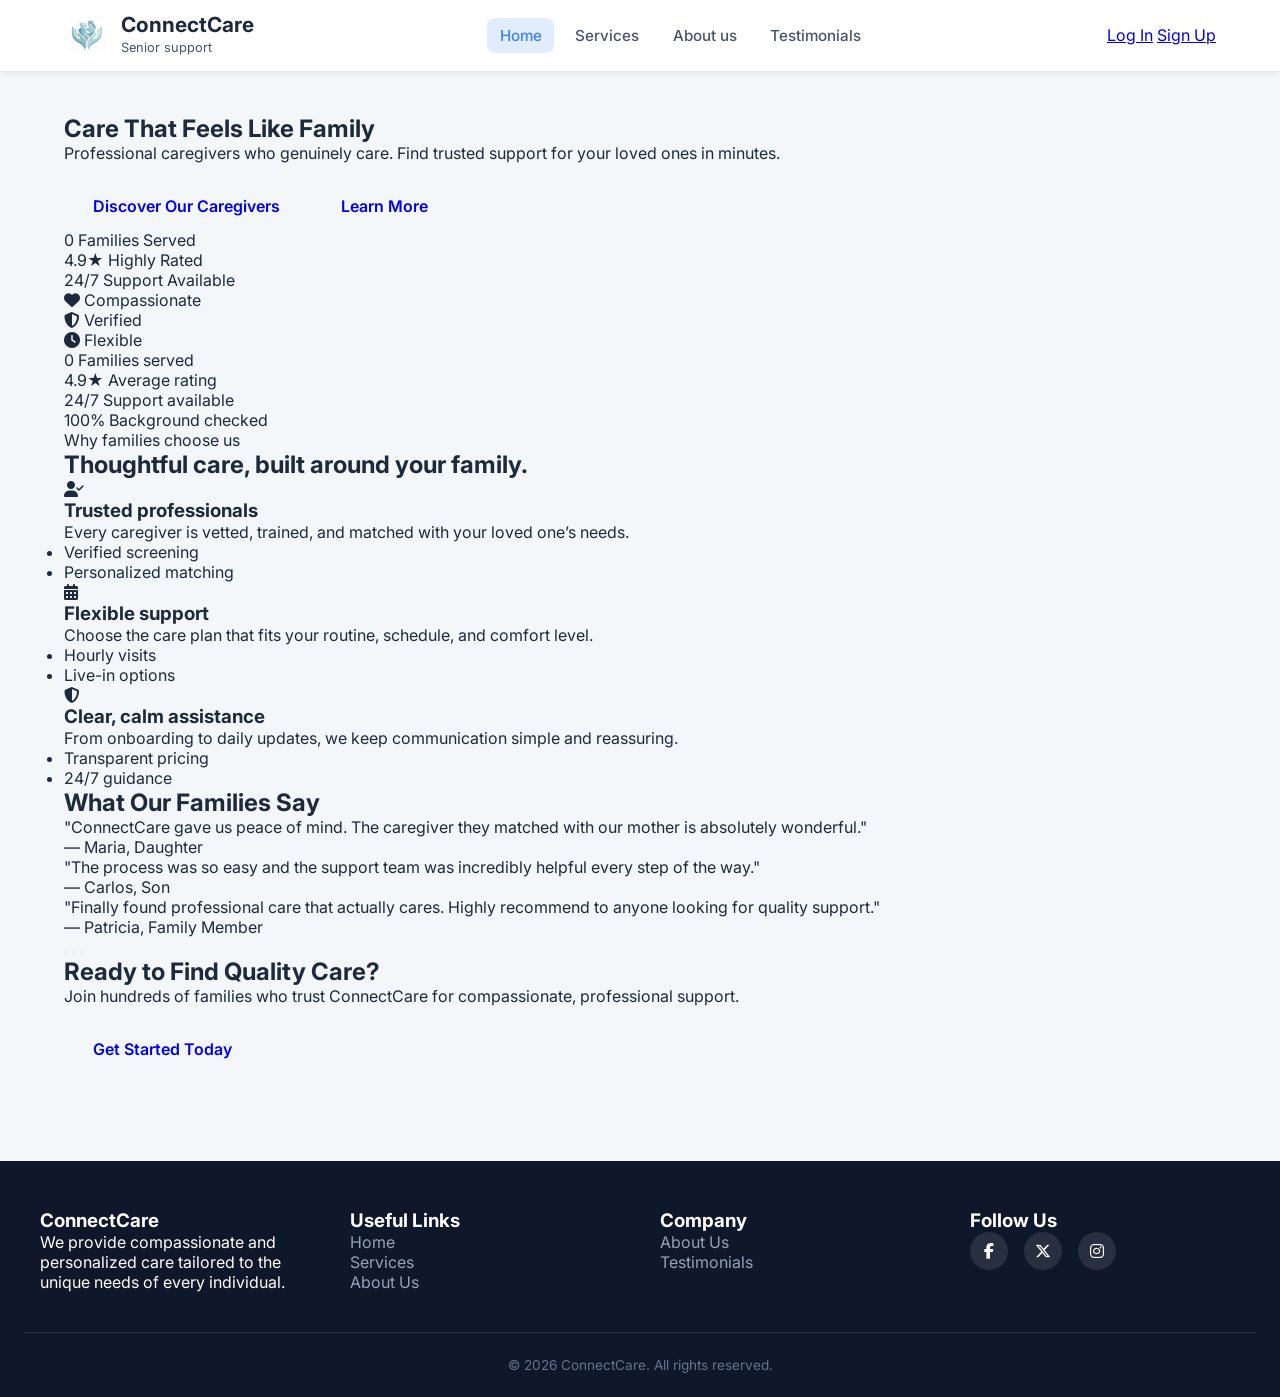
==== commit 568c8279: "Removí la parte de accesibilidad para el texto." ====
--- a/index.html
+++ b/index.html
@@ -1,440 +1,229 @@
 <!DOCTYPE html>
-<html lang="es">
+<html lang="en">
 <head>
     <meta charset="UTF-8">
     <meta name="viewport" content="width=device-width, initial-scale=1.0">
-    <title>ConnectCare - Senior Support & Care</title>
+    <title>ConnectCare - Senior Support & Care Services</title>
     
-    <script src="https://cdn.jsdelivr.net/npm/@mediapipe/camera_utils/camera_utils.js" crossorigin="anonymous"></script>
-    <script src="https://cdn.jsdelivr.net/npm/@mediapipe/face_mesh/face_mesh.js" crossorigin="anonymous"></script>
-    
-    <link rel="stylesheet" href="css/index.css">
+    <link rel="stylesheet" href="https://cdnjs.cloudflare.com/ajax/libs/font-awesome/6.5.1/css/all.min.css">
     <link rel="stylesheet" href="https://fonts.googleapis.com/css2?family=Material+Symbols+Outlined:opsz,wght,FILL,GRAD@24,500,0,0" />
-    <link rel="stylesheet" href="https://cdnjs.cloudflare.com/ajax/libs/font-awesome/6.5.1/css/all.min.css">
+    <link rel="stylesheet" href="index.css">
 </head>
 <body>
-    <video id="head-video" autoplay playsinline 
-       style="display: none; position: fixed; bottom: 20px; left: 20px; width: 160px; height: 120px; border-radius: 10px; border: 2px solid #3b82f6; object-fit: cover; z-index: 9999; box-shadow: 0 4px 12px rgba(0,0,0,0.3); transform: scaleX(-1);"></video>
-
-    <a href="#main-content" class="saltar-enlace" data-es="Saltar al contenido principal" data-en="Skip to main content">Saltar al contenido principal</a>
-
-    <button id="accessibility-toggle" class="accessibility-btn" aria-label="Menu de accesibilidad" aria-expanded="false">
-        <span class="material-symbols-outlined" aria-hidden="true">accessibility</span>
-    </button>
-
-    <div id="accessibility-panel" class="accessibility-panel" aria-hidden="true">
-        <div class="acc-header">
-            <h3 data-es="Accesibilidad" data-en="Accessibility">Accesibilidad</h3>
-            <button id="acc-close" class="acc-close-btn" aria-label="Cerrar panel">&times;</button>
-        </div>
-
-        <div class="acc-options-list">
-            <button id="btn-dark-mode" class="acc-option-btn">
-                <span data-es="Modo Oscuro" data-en="Dark Mode">Modo Oscuro</span>
-                <span id="dark-status" class="acc-status">OFF</span>
-            </button>
-
-            <button id="btn-high-contrast" class="acc-option-btn">
-                <span data-es="Alto Contraste" data-en="High Contrast">Alto Contraste</span>
-                <span id="contrast-status" class="acc-status">OFF</span>
-            </button>
-
-            <button id="btn-toggle-font" class="acc-option-btn">
-                <span data-es="Tamaño Texto" data-en="Font Size">Tamaño Texto</span>
-                <span id="font-size-indicator" class="acc-status active-blue">16px</span>
-            </button>
-
-            <button id="btn-screen-reader" class="acc-option-btn">
-                <span data-es="Lector de Pantalla" data-en="Screen Reader">Lector de Pantalla</span>
-                <span id="reader-status" class="acc-status">OFF</span>
-            </button>
-
-            <button id="btn-language" class="acc-option-btn">
-                <span data-es="Idioma" data-en="Language">Idioma</span>
-                <span id="lang-indicator" class="acc-status active-blue">EN</span>
-            </button>
-
-            <button id="btn-voice-commands" class="acc-option-btn">
-                <span data-es="Comandos por Voz" data-en="Voice Commands">Comandos por Voz</span>
-                <span id="voice-status" class="acc-status">OFF</span>
-            </button>
-
-            <button id="btn-head-control" class="acc-option-btn">
-                <span data-es="Control por Cabeza" data-en="Head Control">Control por Cabeza</span>
-                <span id="head-status" class="acc-status">OFF</span>
-            </button>
-        </div>
-    </div>
-
+
+    <!-- Clean Floating Pill Header -->
     <header class="main-header">
-        <nav class="navbar" aria-label="Navegación principal">
+        <nav class="navbar pill-navbar" aria-label="Main navigation">
             <div class="navbar-brand">
-                <img src="img/LogoConnectCare.png" alt="Logotipo de ConnectCare con diseño para modo claro" data-es="Logotipo de ConnectCare con diseño para modo claro" data-en="ConnectCare logo for light mode" class="brand-logo-img logo-light">
-                <img src="img/LogoEnModoOscuro.png" alt="Logotipo de ConnectCare con diseño para modo oscuro" data-es="Logotipo de ConnectCare con diseño para modo oscuro" data-en="ConnectCare logo for dark mode" class="brand-logo-img logo-dark">
-                
+                <img src="img/Connect Care Logo.png" alt="ConnectCare official logo" class="brand-logo-img">
                 <div class="brand-text">
                     <h2>ConnectCare</h2>
-                    <span data-es="Apoyo para Adultos Mayores" data-en="Senior Support">Apoyo para Adultos Mayores</span>
+                    <span>Senior support</span>
                 </div>
             </div>
             
             <ul class="nav-links">
-                <li class="active">
-                    <a href="index.html" aria-current="page">
-                        <span class="material-symbols-outlined" aria-hidden="true">home</span>
-                        <span data-es="Inicio" data-en="Home">Inicio</span>
-                    </a>
-                </li>
+                <li class="active"><a href="index.html" aria-current="page">Home</a></li>
+                <li><a href="services.html">Services</a></li>
+                <li><a href="about-us.html">About us</a></li>
+                <li><a href="testimonials.html">Testimonials</a></li>
             </ul>
+
+            <div class="user-action">
+                <a href="login.html" class="btn-login">Log In</a>
+                <a href="terms.html" class="btn-signup">Sign Up</a>
+            </div>
         </nav>
     </header>
 
     <main class="main-content" id="main-content">
-        <!-- HERO BANNER -->
-        <section class="hero-banner" tabindex="0">
-            <div class="hero-overlay-content">
-                <h1 data-es="Un corazón para servir, una mano para sostener" data-en="A heart to serve, a hand to hold">Un corazón para servir, una mano para sostener</h1>
-                <p class="hero-description" data-es="Soporte personalizado y profesional para garantizar una vida digna, feliz y segura a nuestros adultos mayores." data-en="Personalized and professional support to ensure a dignified, happy, and safe life for our seniors.">
-                    Soporte personalizado y profesional para garantizar una vida digna, feliz y segura a nuestros adultos mayores.
-                </p>
-                <div class="hero-actions">
-                    <a href="services.html" class="btn btn-banner-blue" data-es="Ver Servicios" data-en="View Services">Ver Servicios</a>
-                    <a href="#about-us-section" class="btn btn-banner-gray" data-es="Más Información" data-en="More Info">Más Información</a>
-                </div>
-            </div>
-        </section>
-
-        <!-- TARJETAS DE ACCESO RÁPIDO -->
-        <section class="profiles-container">
-            <article class="card card-client">
-                <div>
-                    <div class="card-icon">
-                        <span class="material-symbols-outlined" aria-hidden="true">volunteer_activism</span>
-                    </div>
-                    <h3 data-es="¿Buscas la atención ideal?" data-en="Looking for the ideal care?">¿Buscas la atención ideal?</h3>
-                    <p data-es="Encuentra el mejor soporte médico, asistencia diaria y cuidado personalizado en el hogar para tus seres queridos." data-en="Find the best medical support, daily assistance, and personalized home care for your loved ones.">
-                        Encuentra el mejor soporte médico, asistencia diaria y cuidado personalizado en el hogar para tus seres queridos.
+        
+        <!-- Revolutionary Hero Section -->
+        <section class="hero-section" aria-label="Welcome to ConnectCare">
+            <div class="hero-content">
+                <div class="hero-text">
+                    <h1>Care That Feels Like Family</h1>
+                    <p class="hero-subtitle">
+                        Professional caregivers who genuinely care. Find trusted support for your loved ones in minutes.
                     </p>
-                </div>
-                <a href="contact.html" class="btn btn-card-primary" data-es="Solicitar Información" data-en="Request Info">Solicitar Información</a>
-            </article>
-
-            <article class="card card-worker">
-                <div>
-                    <div class="card-icon">
-                        <span class="material-symbols-outlined" aria-hidden="true">work</span>
-                    </div>
-                    <h3 data-es="¿Quieres unirte al equipo?" data-en="Want to join the team?">¿Quieres unirte al equipo?</h3>
-                    <p data-es="Trabaja como cuidador profesional o enfermero. Ofrecemos horarios flexibles, capacitación constante y un excelente ambiente laboral." data-en="Work as a professional caregiver or nurse. We offer flexible hours, ongoing training, and a supportive work environment.">
-                        Trabaja como cuidador profesional o enfermero. Ofrecemos horarios flexibles, capacitación constante y un excelente ambiente laboral.
-                    </p>
-                </div>
-                <a href="contact.html" class="btn btn-card-secondary" data-es="Postularme Ahora" data-en="Apply Now">Postularme Ahora</a>
-            </article>
-        </section>
-
-        <!-- SECCIÓN DE SERVICIOS - CARRUSEL INTERACTIVO -->
-        <section class="services-section" aria-labelledby="services-title">
-            <div class="services-header">
-                <div>
-                    <h2 id="services-title" data-es="Nuestros servicios destacados" data-en="Our Featured Services">Nuestros servicios destacados</h2>
-                    <p class="services-subtitle" data-es="Explora nuestras opciones de cuidado personalizado" data-en="Explore our personalized care options">Explora nuestras opciones de cuidado personalizado</p>
-                </div>
-                <div class="carousel-controls">
-                    <button id="carousel-prev" class="carousel-btn" aria-label="Servicios anteriores">
-                        <span class="material-symbols-outlined">chevron_left</span>
-                    </button>
-                    <button id="carousel-next" class="carousel-btn" aria-label="Servicios siguientes">
-                        <span class="material-symbols-outlined">chevron_right</span>
-                    </button>
-                </div>
-            </div>
-
-            <div id="services-carousel" class="services-carousel-track">
-                <!-- Tarjeta 1 -->
-                <article class="card card-information">
-                    <div>
-                        <div class="card-icon">
-                            <span class="material-symbols-outlined" aria-hidden="true">person</span>
-                        </div>
-                        <h3 data-es="Asistencia Diaria" data-en="Daily Assistance">Asistencia Diaria</h3>
-                        <p data-es="Apoyo personalizado en las tareas diarias del hogar, higiene personal, preparación de alimentos y compañía constante." data-en="Personalized support with daily household activities, personal hygiene, meal preparation, and constant companionship.">
-                            Apoyo personalizado en las tareas diarias del hogar, higiene personal, preparación de alimentos y compañía constante.
-                        </p>
-                    </div>
-                    <a href="services.html" class="card-action-btn" aria-label="Ver servicio">
-                        <span class="material-symbols-outlined">arrow_forward</span>
-                    </a>
+                    <div class="hero-cta">
+                        <a href="services.html" class="btn btn-primary btn-lg">Discover Our Caregivers</a>
+                        <a href="about-us.html" class="btn btn-secondary btn-lg">Learn More</a>
+                    </div>
+                    <div class="hero-stats">
+                        <div class="hero-stat">
+                            <span class="stat-number"><span class="counter" data-target="500" data-suffix="+">0</span></span>
+                            <span class="stat-label">Families Served</span>
+                        </div>
+                        <div class="hero-stat">
+                            <span class="stat-number">4.9★</span>
+                            <span class="stat-label">Highly Rated</span>
+                        </div>
+                        <div class="hero-stat">
+                            <span class="stat-number">24/7</span>
+                            <span class="stat-label">Support Available</span>
+                        </div>
+                    </div>
+                </div>
+                <div class="hero-visual">
+                    <div class="hero-image-placeholder">
+                        <div class="floating-card card-1">
+                            <i class="fas fa-heart"></i>
+                            <span>Compassionate</span>
+                        </div>
+                        <div class="floating-card card-2">
+                            <i class="fas fa-shield-alt"></i>
+                            <span>Verified</span>
+                        </div>
+                        <div class="floating-card card-3">
+                            <i class="fas fa-clock"></i>
+                            <span>Flexible</span>
+                        </div>
+                    </div>
+                </div>
+            </div>
+        </section>
+
+        <!-- Trust Bar -->
+        <section class="trust-strip" aria-label="ConnectCare trust signals">
+            <div class="trust-item">
+                <span class="trust-number"><span class="counter" data-target="500" data-suffix="+">0</span></span>
+                <span class="trust-label">Families served</span>
+            </div>
+            <div class="trust-item">
+                <span class="trust-number">4.9★</span>
+                <span class="trust-label">Average rating</span>
+            </div>
+            <div class="trust-item">
+                <span class="trust-number">24/7</span>
+                <span class="trust-label">Support available</span>
+            </div>
+            <div class="trust-item">
+                <span class="trust-number">100%</span>
+                <span class="trust-label">Background checked</span>
+            </div>
+        </section>
+
+        <!-- Why Choose ConnectCare -->
+        <section class="highlights-section" aria-labelledby="highlights-title">
+            <div class="section-heading-row">
+                <span class="section-badge section-badge-solid">Why families choose us</span>
+                <h2 id="highlights-title">Thoughtful care, built around your family.</h2>
+            </div>
+            <div class="highlights-grid">
+                <article class="highlight-card highlight-card-primary">
+                    <div class="highlight-icon">
+                        <i class="fas fa-user-check"></i>
+                    </div>
+                    <h3>Trusted professionals</h3>
+                    <p>Every caregiver is vetted, trained, and matched with your loved one’s needs.</p>
+                    <ul class="benefit-list">
+                        <li>Verified screening</li>
+                        <li>Personalized matching</li>
+                    </ul>
                 </article>
 
-                <!-- Tarjeta 2 -->
-                <article class="card card-information">
-                    <div>
-                        <div class="card-icon">
-                            <span class="material-symbols-outlined" aria-hidden="true">star</span>
-                        </div>
-                        <h3 data-es="Cuidado Especializado" data-en="Specialized Care">Cuidado Especializado</h3>
-                        <p data-es="Enfermeros capacitados para control de medicamentos, monitoreo de signos vitales y atención médica preventiva en casa." data-en="Trained nurses for medication management, vital signs monitoring, and preventive healthcare in the comfort of home.">
-                            Enfermeros capacitados para control de medicamentos, monitoreo de signos vitales y atención médica preventiva en casa.
-                        </p>
-                    </div>
-                    <a href="services.html" class="card-action-btn" aria-label="Ver servicio">
-                        <span class="material-symbols-outlined">arrow_forward</span>
-                    </a>
+                <article class="highlight-card">
+                    <div class="highlight-icon">
+                        <i class="fas fa-calendar-alt"></i>
+                    </div>
+                    <h3>Flexible support</h3>
+                    <p>Choose the care plan that fits your routine, schedule, and comfort level.</p>
+                    <ul class="benefit-list">
+                        <li>Hourly visits</li>
+                        <li>Live-in options</li>
+                    </ul>
                 </article>
-                
-                <!-- Tarjeta 3 -->
-                <article class="card card-information">
-                    <div>
-                        <div class="card-icon">
-                            <span class="material-symbols-outlined" aria-hidden="true">favorite</span>
-                        </div>
-                        <h3 data-es="Soporte Emocional" data-en="Emotional Support">Soporte Emocional</h3>
-                        <p data-es="Fomentamos el bienestar mental mediante dinámicas sociales, paseos guiados y actividades recreativas de estimulación." data-en="We promote mental and emotional well-being through social dynamics, guided walks, and recreational activities.">
-                            Fomentamos el bienestar mental mediante dinámicas sociales, paseos guiados y actividades recreativas de estimulación.
-                        </p>
-                    </div>
-                    <a href="services.html" class="card-action-btn" aria-label="Ver servicio">
-                        <span class="material-symbols-outlined">arrow_forward</span>
-                    </a>
+
+                <article class="highlight-card">
+                    <div class="highlight-icon">
+                        <i class="fas fa-shield-alt"></i>
+                    </div>
+                    <h3>Clear, calm assistance</h3>
+                    <p>From onboarding to daily updates, we keep communication simple and reassuring.</p>
+                    <ul class="benefit-list">
+                        <li>Transparent pricing</li>
+                        <li>24/7 guidance</li>
+                    </ul>
                 </article>
-
-                <!-- Tarjeta 4 -->
-                <article class="card card-information">
-                    <div>
-                        <div class="card-icon">
-                            <span class="material-symbols-outlined" aria-hidden="true">medical_services</span>
-                        </div>
-                        <h3 data-es="Atención Post-Hospitalaria" data-en="Post-Hospital Care">Atención Post-Hospitalaria</h3>
-                        <p data-es="Asistencia especializada en recuperación tras cirugías o estancias hospitalarias para garantizar un proceso seguro en hogar." data-en="Specialized recovery assistance after surgeries or hospital stays to ensure a safe and comfortable rehabilitation at home.">
-                            Asistencia especializada en recuperación tras cirugías o estancias hospitalarias para garantizar un proceso seguro en hogar.
-                        </p>
-                    </div>
-                    <a href="services.html" class="card-action-btn" aria-label="Ver servicio">
-                        <span class="material-symbols-outlined">arrow_forward</span>
-                    </a>
-                </article>
-
-                <!-- Tarjeta 5 -->
-                <article class="card card-information">
-                    <div>
-                        <div class="card-icon">
-                            <span class="material-symbols-outlined" aria-hidden="true">nightlight</span>
-                        </div>
-                        <h3 data-es="Cuidado Nocturno" data-en="Overnight Assistance">Cuidado Nocturno</h3>
-                        <p data-es="Supervisión durante toda la noche para que la familia pueda descansar sabiendo que su ser querido está seguro." data-en="Overnight monitoring and emergency assistance so your family can sleep peacefully knowing their loved one is safe.">
-                            Supervisión durante toda la noche para que la familia pueda descansar sabiendo que su ser querido está seguro.
-                        </p>
-                    </div>
-                    <a href="services.html" class="card-action-btn" aria-label="Ver servicio">
-                        <span class="material-symbols-outlined">arrow_forward</span>
-                    </a>
-                </article>
-
-                <!-- Tarjeta 6 -->
-                <article class="card card-information">
-                    <div>
-                        <div class="card-icon">
-                            <span class="material-symbols-outlined" aria-hidden="true">directions_car</span>
-                        </div>
-                        <h3 data-es="Transporte y Acompañamiento" data-en="Transportation & Escort">Transporte y Acompañamiento</h3>
-                        <p data-es="Traslado seguro y compañía a citas médicas, eventos familiares, trámites y reuniones sociales." data-en="Safe transportation and accompaniment to medical appointments, family visits, errands, and social events.">
-                            Traslado seguro y compañía a citas médicas, eventos familiares, trámites y reuniones sociales.
-                        </p>
-                    </div>
-                    <a href="services.html" class="card-action-btn" aria-label="Ver servicio">
-                        <span class="material-symbols-outlined">arrow_forward</span>
-                    </a>
-                </article>
-            </div>
-        </section>
-
-        <!-- ABOUT US / NUESTRA HISTORIA -->
-        <section id="about-us-section" class="about-us-wrapper">
-            <div class="about-hero" tabindex="0">
-                <div class="about-hero-content">
-                    <h1 data-es="Sobre Nosotros" data-en="About Us">Sobre Nosotros</h1>
-                    <p data-es="Nos dedicamos a mejorar la vida de los adultos mayores con amor, respeto y apoyo profesional." data-en="We are dedicated to improving the lives of senior citizens with love, respect, and professional support.">
-                        Nos dedicamos a mejorar la vida de los adultos mayores con amor, respeto y apoyo profesional.
-                    </p>
-                </div>
-            </div>
-
-            <div class="about-story">
-                <div class="story-text">
-                    <h2 data-es="Nuestra Historia" data-en="Our Story">Nuestra Historia</h2>
-                    <p data-es="Iniciamos este proyecto entendiendo lo difícil que es encontrar el cuidado adecuado para nuestros familiares. Las familias necesitan más que ayuda médica; necesitan a alguien en quien puedan confiar plenamente." data-en="We started this project because we know that finding the right care for older family members is not easy. Families need more than just medical help; they need someone they can really trust.">
-                        Iniciamos este proyecto entendiendo lo difícil que es encontrar el cuidado adecuado para nuestros familiares. Las familias necesitan más que ayuda médica; necesitan a alguien en quien puedan confiar plenamente.
-                    </p>
-                    <p data-es="Hoy apoyamos a numerosas familias a cuidar a sus seres queridos, asegurando que se mantengan sanos, felices e independientes en su hogar." data-en="Today, we help many families look after their grandparents. We make sure they stay safe, healthy, and happy at home while keeping their independence for as long as possible.">
-                        Hoy apoyamos a numerosas familias a cuidar a sus seres queridos, asegurando que se mantengan sanos, felices e independientes en su hogar.
-                    </p>
-                </div>
-                <div class="story-image-container">
-                    <img src="https://static.vecteezy.com/system/resources/previews/011/270/042/non_2x/friendly-relationship-between-smiling-caregiver-in-uniform-and-happy-elderly-woman-supportive-young-nurse-looking-at-senior-woman-young-caring-lovely-caregiver-and-happy-ward-photo.jpg" alt="Enfermera sonriente en uniforme brindando apoyo y compañía afectuosa a una mujer adulta mayor alegre" data-es="Enfermera sonriente en uniforme brindando apoyo y compañía afectuosa a una mujer adulta mayor alegre" data-en="Smiling nurse in uniform providing support and affectionate companionship to a happy elderly woman" class="about-img" tabindex="0">
-                </div>
-            </div>
-
-            <!-- MISIÓN Y VISIÓN EN ZIGZAG -->
-            <div class="mission-vision-container">
-                <div class="mv-block">
-                    <div class="mv-image">
-                        <img src="https://img.magnific.com/fotos-premium/senior-hombre-mujer-jovenes-cuidadores-interior_392895-207230.jpg" alt="Cuidadores jóvenes ofreciendo atención y acompañamiento profesional a un adulto mayor en el hogar" data-es="Cuidadores jóvenes ofreciendo atención y acompañamiento profesional a un adulto mayor en el hogar" data-en="Young caregivers offering professional care and companionship to an elderly man at home" tabindex="0">
-                    </div>
-                    <div class="mv-content">
-                        <div class="mv-icon">
-                            <span class="material-symbols-outlined">target</span>
-                        </div>
-                        <h2 data-es="Nuestra Misión" data-en="Our Mission">Nuestra Misión</h2>
-                        <p data-es="Proporcionar servicios de atención domiciliaria de alta calidad que brinden tranquilidad a las familias y una vida cómoda y digna a las personas mayores." data-en="To provide high-quality home care services that give peace of mind to families and a comfortable, dignified life to elderly people.">
-                            Proporcionar servicios de atención domiciliaria de alta calidad que brinden tranquilidad a las familias y una vida cómoda y digna a las personas mayores.
-                        </p>
-                    </div>
-                </div>
-
-                <div class="mv-block mv-reverse">
-                    <div class="mv-content">
-                        <div class="mv-icon">
-                            <span class="material-symbols-outlined">visibility</span>
-                        </div>
-                        <h2 data-es="Nuestra Visión" data-en="Our Vision">Nuestra Visión</h2>
-                        <p data-es="Convertirnos en la red de cuidado de adultos mayores más confiable de la región, reconocida por nuestros profesionales empáticos y servicio excelente." data-en="To become the most trusted senior care network in the region, recognized for our kind professionals and excellent service.">
-                            Convertirnos en la red de cuidado de adultos mayores más confiable de la región, reconocida por nuestros profesionales empáticos y servicio excelente.
-                        </p>
-                    </div>
-                    <div class="mv-image">
-                        <img src="https://www.grupms.es/wp-content/uploads/2025/06/a-professional-caretaker-in-uniform-helping-a-geriatric-female-p-1024x682.jpg" alt="Cuidadora profesional uniformada asistiendo con calidez a una paciente geriátrica" data-es="Cuidadora profesional uniformada asistiendo con calidez a una paciente geriátrica" data-en="Professional uniformed caregiver warmly assisting a geriatric female patient" tabindex="0">
-                    </div>
-                </div>
-            </div>
-
-            <!-- VALORES -->
-            <section class="values-wrapper">
-                <div class="values-title">
-                    <h2 data-es="Nuestros Valores Principales" data-en="Our Core Values">Nuestros Valores Principales</h2>
-                </div>
-                <div class="contenedor-cards-values">
-                    <div class="card-values">
-                        <div class="icon-box">💙</div>
-                        <h3 data-es="Empatía" data-en="Kindness">Empatía</h3>
-                        <p data-es="Tratamos a cada adulto mayor con la paciencia, cariño y profundo respeto que se merecen." data-en="We treat every person with patience, warm hearts, and the high respect they deserve.">Tratamos a cada adulto mayor con la paciencia, cariño y profundo respeto que se merecen.</p>
-                    </div>
-                    <div class="card-values">
-                        <div class="icon-box">🛡️</div>
-                        <h3 data-es="Confianza y Seguridad" data-en="Trust & Safety">Confianza y Seguridad</h3>
-                        <p data-es="Seleccionamos y capacitamos cuidadosamente a nuestro personal para garantizar la máxima seguridad en casa." data-en="We choose and train our staff very carefully so your family is always in safe hands.">Seleccionamos y capacitamos cuidadosamente a nuestro personal para garantizar la máxima seguridad en casa.</p>
-                    </div>
-                    <div class="card-values">
-                        <div class="icon-box">🏅</div>
-                        <h3 data-es="Dedicación" data-en="Dedication">Dedicación</h3>
-                        <p data-es="Trabajamos día a día para elevar nuestros estándares de asistencia médica y humana." data-en="We work hard every day to improve our daily assistance and support services.">Trabajamos día a día para elevar nuestros estándares de asistencia médica y humana.</p>
-                    </div>
-                </div>
-            </section>
-        </section>
+            </div>
+        </section>
+
+        <!-- Social Proof - Quick Win Section -->
+        <section class="quick-win-section">
+            <div class="quick-win-content">
+                <h2>What Our Families Say</h2>
+                <div class="quote-carousel">
+                    <blockquote class="quote-item">
+                        <p>"ConnectCare gave us peace of mind. The caregiver they matched with our mother is absolutely wonderful."</p>
+                        <footer>— Maria, Daughter</footer>
+                    </blockquote>
+                    <blockquote class="quote-item">
+                        <p>"The process was so easy and the support team was incredibly helpful every step of the way."</p>
+                        <footer>— Carlos, Son</footer>
+                    </blockquote>
+                    <blockquote class="quote-item">
+                        <p>"Finally found professional care that actually cares. Highly recommend to anyone looking for quality support."</p>
+                        <footer>— Patricia, Family Member</footer>
+                    </blockquote>
+                </div>
+                <div class="quote-nav">
+                    <button class="quote-dot active" aria-label="Quote 1"></button>
+                    <button class="quote-dot" aria-label="Quote 2"></button>
+                    <button class="quote-dot" aria-label="Quote 3"></button>
+                </div>
+            </div>
+        </section>
+
+        <!-- CTA Section -->
+        <section class="final-cta-section">
+            <h2>Ready to Find Quality Care?</h2>
+            <p>Join hundreds of families who trust ConnectCare for compassionate, professional support.</p>
+            <a href="services.html" class="btn btn-primary btn-lg">Get Started Today</a>
+        </section>
+       
     </main>
 
-    <section class="testimonials-section">
-  <div class="container">
-    <h2 class="section-title" data-es="Lo que dicen las familias" data-en="What families say">
-      Lo que dicen las familias
-    </h2>
-    <p class="section-subtitle" data-es="La tranquilidad de tus seres queridos es nuestra mayor satisfacción." data-en="The peace of mind of your loved ones is our greatest satisfaction.">
-      La tranquilidad de tus seres queridos es nuestra mayor satisfacción.
-    </p>
-
-    <div class="testimonials-carousel-wrapper">
-      <button id="testimonial-prev" class="carousel-btn prev-btn" aria-label="Anterior">&lsaquo;</button>
-
-      <div class="testimonials-track" id="testimonials-track">
-        <article class="testimonial-card">
-          <div class="stars">★★★★★</div>
-          <p class="testimonial-text" data-es="&ldquo;Gracias al equipo de ConnectCare, mi mamá recibe la asistencia diaria que necesita sin perder su autonomía. La calidez del personal nos da mucha tranquilidad.&rdquo;" data-en="&ldquo;Thanks to ConnectCare, my mother gets the daily assistance she needs while keeping her independence. The warmth of the staff gives us peace of mind.&rdquo;">
-            &ldquo;Gracias al equipo de ConnectCare, mi mamá recibe la asistencia diaria que necesita sin perder su autonomía. La calidez del personal nos da mucha tranquilidad.&rdquo;
-          </p>
-          <div class="testimonial-author">
-            <div class="author-avatar">MF</div>
-            <div class="author-info">
-              <h4>María Fernanda G.</h4>
-              <span data-es="Hija de usuaria" data-en="Daughter of user">Hija de usuaria</span>
-            </div>
-          </div>
-        </article>
-
-        <article class="testimonial-card">
-          <div class="stars">★★★★★</div>
-          <p class="testimonial-text" data-es="&ldquo;Excelente servicio de enfermería. El control de medicamentos y seguimiento constante es impecable. Se nota el compromiso humano.&rdquo;" data-en="&ldquo;Excellent nursing service. Medication management and constant monitoring are flawless. Their human commitment really shows.&rdquo;">
-            &ldquo;Excelente servicio de enfermería. El control de medicamentos y seguimiento constante es impecable. Se nota el compromiso humano.&rdquo;
-          </p>
-          <div class="testimonial-author">
-            <div class="author-avatar">CM</div>
-            <div class="author-info">
-              <h4>Carlos Mendoza</h4>
-              <span data-es="Familiar de usuario" data-en="Family member">Familiar de usuario</span>
-            </div>
-          </div>
-        </article>
-
-        <article class="testimonial-card">
-          <div class="stars">★★★★★</div>
-          <p class="testimonial-text" data-es="&ldquo;Las dinámicas de apoyo emocional y acompañamiento le devolvieron la alegría a mi papá. Un servicio súper profesional.&rdquo;" data-en="&ldquo;The emotional support dynamics and companionship brought joy back to my father. A very professional service.&rdquo;">
-            &ldquo;Las dinámicas de apoyo emocional y acompañamiento le devolvieron la alegría a mi papá. Un servicio súper profesional.&rdquo;
-          </p>
-          <div class="testimonial-author">
-            <div class="author-avatar">SR</div>
-            <div class="author-info">
-              <h4>Sofía Ramírez</h4>
-              <span data-es="Familiar de usuario" data-en="Family member">Familiar de usuario</span>
-            </div>
-          </div>
-        </article>
-      </div>
-
-      <button id="testimonial-next" class="carousel-btn next-btn" aria-label="Siguiente">&rsaquo;</button>
-    </div>
-  </div>
-</section>
-
-    <!-- FOOTER -->
+    <!-- Clean Footer -->
     <footer class="main-footer">
         <div class="footer-container">
-            <div class="footer-brand">
-                <h2>ConnectCare</h2>
-                <p data-es="Apoyo y Cuidado para Adultos Mayores" data-en="Support & Care for Seniors">Apoyo y Cuidado para Adultos Mayores</p>
-            </div>
-
-            <div class="footer-column">
-                <h3 data-es="Navegación" data-en="Navigation">Navegación</h3>
+            <div class="footer-column">
+                <h3>ConnectCare</h3>
+                <p>We provide compassionate and personalized care tailored to the unique needs of every individual.</p>
+            </div>
+
+            <div class="footer-column">
+                <h3>Useful Links</h3>
                 <ul>
-                    <li><a href="index.html" data-es="Inicio" data-en="Home">Inicio</a></li>
-                    <li><a href="services.html" data-es="Servicios" data-en="Services">Servicios</a></li>
-                    <li><a href="contact.html" data-es="Contacto" data-en="Contact">Contacto</a></li>
+                    <li><a href="index.html">Home</a></li>
+                    <li><a href="services.html">Services</a></li>
+                    <li><a href="about-us.html">About Us</a></li>
                 </ul>
             </div>
 
             <div class="footer-column">
-                <h3 data-es="Empresa" data-en="Company">Empresa</h3>
+                <h3>Company</h3>
                 <ul>
-                    <li><a href="#about-us-section" data-es="Nosotros" data-en="About Us">Nosotros</a></li>
-                    <li><a href="testimonials.html" data-es="Testimonios" data-en="Testimonials">Testimonios</a></li>
+                    <li><a href="about-us.html">About Us</a></li>
+                    <li><a href="testimonials.html">Testimonials</a></li>
                 </ul>
             </div>
 
             <div class="footer-column">
-                <h3 data-es="Síguenos" data-en="Follow us">Síguenos</h3>
+                <h3>Follow Us</h3>
                 <div class="social-links">
-                    <a href="https://www.facebook.com/profile.php?id=61591905990882" class="social-icon" aria-label="Facebook"><i class="fa-brands fa-facebook-f"></i></a>
+                    <a href="#" class="social-icon" aria-label="Facebook"><i class="fa-brands fa-facebook-f"></i></a>
                     <a href="#" class="social-icon" aria-label="Twitter"><i class="fa-brands fa-x-twitter"></i></a>
-                    <a href="https://www.instagram.com/connect_care.sv/" class="social-icon" aria-label="Instagram"><i class="fa-brands fa-instagram"></i></a>
+                    <a href="#" class="social-icon" aria-label="Instagram"><i class="fa-brands fa-instagram"></i></a>
                 </div>
             </div>
         </div>
-        
+
         <div class="footer-bottom">
-            <p>&copy; 2026 ConnectCare. Todos los derechos reservados.</p>
+            <p>&copy; 2026 ConnectCare. All rights reserved.</p>
         </div>
     </footer>
-
+        
     <script src="index.js"></script>
 </body>
 </html>
--- a/index.css
+++ b/index.css
@@ -0,0 +1,855 @@
+@import url('https://fonts.googleapis.com/css2?family=Inter:wght@400;500;600;700&display=swap');
+
+:root {
+    --bg-main: #ffffff;
+    --bg-body: #f4f7f9;
+    --primary-blue: #3b82f6;      
+    --primary-dark: #1e293b;
+    --sidebar-text: #475569;
+    --card-border: #e2e8f0;
+    --button-blue: #2563eb;
+    --button-gray: #475569;
+    --text-muted: #64748b;
+    --shadow-sm: 0 4px 6px -1px rgba(0, 0, 0, 0.05);
+    --shadow-lg: 0 10px 25px -5px rgba(0, 0, 0, 0.1);
+}
+
+body.dark-theme {
+    --bg-main: #1e293b;
+    --bg-body: #0f172a;
+    --primary-dark: #f8fafc;
+    --sidebar-text: #cbd5e1;
+    --card-border: #334155;
+    --text-muted: #94a3b8;
+    --button-gray: #64748b;
+    --shadow-sm: 0 4px 6px -1px rgba(0, 0, 0, 0.4);
+    --shadow-lg: 0 10px 25px -5px rgba(0, 0, 0, 0.5);
+    color: #f8fafc;
+    background-color: var(--bg-body);
+}
+
+*, *::before, *::after {
+    box-sizing: border-box;
+    margin: 0;
+    padding: 0;
+}
+
+html {
+    scroll-behavior: smooth;
+}
+
+body {
+    font-family: 'Inter', -apple-system, BlinkMacSystemFont, 'Segoe UI', Roboto, sans-serif;
+    background-color: var(--bg-body);
+    padding-top: 90px;
+    color: var(--primary-dark);
+    transition: background-color 0.3s ease, color 0.3s ease;
+    overflow-x: hidden;
+    -webkit-font-smoothing: antialiased;
+    -moz-osx-font-smoothing: grayscale;
+    text-rendering: optimizeLegibility;
+}
+
+/* ACCESIBILIDAD Y PANEL FLOTANTE */
+.saltar-enlace {
+    position: absolute;
+    top: -100px;
+    left: 0;
+    background: var(--primary-blue);
+    color: white;
+    padding: 10px;
+    z-index: 2000;
+    transition: top 0.2s;
+    text-decoration: none;
+    border-radius: 0 0 5px 5px;
+}
+
+.saltar-enlace:focus {
+    top: 0;
+}
+
+.accessibility-btn {
+    position: fixed;
+    bottom: 20px;
+    right: 20px;
+    width: 50px;
+    height: 50px;
+    border-radius: 50%;
+    background-color: var(--primary-blue);
+    color: white;
+    border: none;
+    box-shadow: 0 4px 12px rgba(0,0,0,0.25);
+    cursor: pointer;
+    z-index: 1001;
+    display: flex;
+    align-items: center;
+    justify-content: center;
+    transition: transform 0.2s;
+}
+
+.accessibility-btn:hover {
+    transform: scale(1.1);
+}
+
+.accessibility-panel {
+    position: fixed;
+    bottom: 80px;
+    right: 20px;
+    width: 270px; 
+    background-color: #0b1329;
+    border: 1px solid #1e2942;
+    border-radius: 12px;
+    padding: 1rem;
+    box-shadow: 0 8px 24px rgba(0, 0, 0, 0.4);
+    z-index: 2000;
+    display: none;
+    flex-direction: column;
+    gap: 0.8rem; 
+    color: #ffffff;
+}
+
+.accessibility-panel.open {
+    display: flex;
+}
+
+.acc-header {
+    display: flex;
+    justify-content: space-between;
+    align-items: center;
+    border-bottom: 1px solid rgba(255, 255, 255, 0.1);
+    padding-bottom: 0.5rem;
+}
+
+.acc-header h3 {
+    font-size: 1.05rem;
+    font-weight: 700;
+    color: #ffffff;
+}
+
+.acc-close-btn {
+    background: transparent;
+    border: none;
+    color: #ffffff;
+    font-size: 1.25rem;
+    cursor: pointer;
+}
+
+.acc-options-list {
+    display: flex;
+    flex-direction: column;
+    gap: 0.5rem;
+}
+
+.acc-option-btn {
+    display: flex;
+    justify-content: space-between;
+    align-items: center;
+    background-color: #070d1e;
+    border: 1px solid #1c2a4a;
+    border-radius: 8px;
+    padding: 0.6rem 0.8rem;
+    color: #ffffff;
+    font-size: 0.85rem;
+    font-weight: 600;
+    cursor: pointer;
+    transition: all 0.2s ease;
+    width: 100%;
+}
+
+.acc-option-btn:hover {
+    border-color: #38bdf8;
+    background-color: #0f1c3f;
+}
+
+.acc-status {
+    font-size: 0.75rem;
+    font-weight: 700;
+}
+
+.acc-status.active-blue {
+    color: #38bdf8;
+}
+
+body.high-contrast {
+    background-color: #000000 !important;
+    color: #ffff00 !important;
+}
+
+body.high-contrast h1,
+body.high-contrast h2,
+body.high-contrast h3,
+body.high-contrast p,
+body.high-contrast span {
+    color: #ffff00 !important;
+}
+
+body.high-contrast .card,
+body.high-contrast .main-header,
+body.high-contrast .main-footer {
+    background-color: #000000 !important;
+    border-color: #ffff00 !important;
+}
+
+body.high-contrast a, 
+body.high-contrast button {
+    color: #00ffff !important;
+    border-color: #00ffff !important;
+}
+
+/* ENCABEZADO Y LOGO */
+.main-header {
+    background-color: var(--bg-main);
+    border-bottom: 1px solid var(--card-border);
+    position: fixed;
+    top: 0;
+    left: 0;
+    width: 100%;
+    z-index: 1000;
+    box-shadow: var(--shadow-sm);
+    transition: background-color 0.3s ease;
+}
+
+.navbar {
+    max-width: 1200px;
+    margin: 0 auto;
+    display: flex;
+    justify-content: space-between;
+    align-items: center;
+    padding: 0.8rem 1.5rem;
+}
+
+.navbar-brand {
+    display: flex;
+    align-items: center;
+    gap: 12px;
+}
+
+.brand-logo-img {
+    width: 45px;
+    height: 45px;
+    object-fit: contain;
+}
+
+.logo-dark { display: none; }
+body.dark-theme .logo-light { display: none; }
+body.dark-theme .logo-dark { display: block; }
+
+.brand-text h2 {
+    font-size: 1.3rem;
+    color: var(--primary-dark);
+    font-weight: 700;
+    line-height: 1;
+}
+
+.brand-text span {
+    font-size: 0.8rem;
+    color: var(--sidebar-text);
+}
+
+.nav-links {
+    display: flex;
+    list-style: none;
+    gap: 0.5rem;
+}
+
+.nav-links a {
+    display: flex;
+    align-items: center;
+    gap: 6px;
+    padding: 0.5rem 0.8rem;
+    color: var(--sidebar-text);
+    text-decoration: none;
+    font-size: 0.95rem;
+    font-weight: 500;
+    border-radius: 8px;
+    transition: all 0.2s ease;
+}
+
+.nav-links li.active a,
+.nav-links a:hover {
+    background-color: rgba(59, 130, 246, 0.15);
+    color: var(--primary-blue);
+}
+
+/* CONTENIDO PRINCIPAL Y BANNERS */
+.main-content {
+    max-width: 1200px;
+    margin: 0 auto;
+    padding: 1.5rem;
+}
+
+.hero-banner, .about-hero {
+    background-size: cover;
+    background-position: center;
+    border-radius: 16px;
+    min-height: 420px;
+    padding: 4rem 2rem;
+    display: flex;
+    align-items: center;
+    justify-content: center;
+    text-align: center;
+    margin-bottom: 2.5rem;
+    box-shadow: var(--shadow-lg);
+}
+
+.hero-banner {
+    background-image: linear-gradient(to right, rgba(0, 0, 0, 0.75) 40%, rgba(0, 0, 0, 0.3) 100%), 
+                      url('https://images.unsplash.com/photo-1576765608535-5f04d1e3f289?auto=format&fit=crop&w=1200&q=80');
+}
+
+.about-hero {
+    background-image: linear-gradient(rgba(0, 0, 0, 0.65), rgba(0, 0, 0, 0.65)),
+                      url('https://media.istockphoto.com/id/1740040689/photo/nurse-and-senior-in-elderly-care-support-or-walking-with-stick-at-park-medical-caregiver-or.jpg?s=612x612&w=0&k=20&c=hiq13tWtVgCUwQbSNiYDXpaUPRyWEbBL5nAxp_bHjzs=');
+    min-height: 280px;
+}
+
+.hero-overlay-content, .about-hero-content {
+    max-width: 750px;
+    color: #ffffff;
+}
+
+.hero-overlay-content h1, .about-hero-content h1 {
+    font-size: clamp(2rem, 5vw, 2.8rem);
+    margin-bottom: 1rem;
+    font-weight: 700;
+}
+
+.hero-description, .about-hero-content p {
+    font-size: clamp(1rem, 2.5vw, 1.2rem);
+    margin-bottom: 2rem;
+}
+
+.hero-actions {
+    display: flex;
+    gap: 1rem;
+    justify-content: center;
+    flex-wrap: wrap;
+}
+
+/* BOTONES Y MARGENES */
+.btn {
+    display: inline-flex;
+    align-items: center;
+    justify-content: center;
+    padding: 0.8rem 1.8rem;
+    font-size: 1rem;
+    font-weight: 600;
+    border-radius: 50px;
+    cursor: pointer;
+    text-decoration: none;
+    transition: transform 0.2s, background-color 0.2s;
+    border: none;
+    min-height: 48px;
+    margin-top: 1.2rem;
+}
+
+.btn:hover {
+    transform: translateY(-2px);
+}
+
+.btn-banner-blue, .btn-card-primary {
+    background-color: var(--button-blue);
+    color: #ffffff;
+}
+
+.btn-banner-gray {
+    background-color: var(--button-gray);
+    color: #ffffff;
+}
+
+.btn-card-secondary {
+    background-color: transparent;
+    color: var(--primary-blue);
+    border: 2px solid var(--primary-blue);
+}
+
+/* TARJETAS DE PERFIL */
+.profiles-container {
+    display: grid;
+    grid-template-columns: repeat(auto-fit, minmax(280px, 1fr));
+    gap: 1.5rem;
+    margin-bottom: 3.5rem;
+}
+
+.card, .card-values {
+    background-color: var(--bg-main);
+    border: 1px solid var(--card-border);
+    border-radius: 16px;
+    padding: 2rem;
+    box-shadow: var(--shadow-sm);
+    display: flex;
+    flex-direction: column;
+    justify-content: space-between;
+    transition: transform 0.2s ease, background-color 0.3s ease;
+}
+
+.card p, .card-information p {
+    margin-bottom: 1.5rem;
+    color: var(--sidebar-text);
+    line-height: 1.6;
+}
+
+.card-icon, .icon-box {
+    background-color: rgba(59, 130, 246, 0.15);
+    width: 55px;
+    height: 55px;
+    border-radius: 50%;
+    display: flex;
+    align-items: center;
+    justify-content: center;
+    margin-bottom: 1.2rem;
+    color: var(--primary-blue);
+    font-size: 1.8rem;
+}
+
+/* CARRUSEL DE SERVICIOS */
+.services-section {
+    margin-bottom: 4rem;
+}
+
+.services-header {
+    display: flex;
+    justify-content: space-between;
+    align-items: flex-end;
+    margin-bottom: 1.8rem;
+}
+
+.services-header h2 {
+    font-size: 2rem;
+    color: var(--primary-dark);
+}
+
+.services-subtitle {
+    color: var(--sidebar-text);
+}
+
+.carousel-controls {
+    display: flex;
+    gap: 10px;
+}
+
+.carousel-btn {
+    width: 44px;
+    height: 44px;
+    border-radius: 50%;
+    border: 1px solid var(--card-border);
+    background-color: var(--bg-main);
+    color: var(--primary-dark);
+    display: flex;
+    align-items: center;
+    justify-content: center;
+    cursor: pointer;
+    transition: all 0.2s ease;
+}
+
+.carousel-btn:hover {
+    background-color: var(--primary-blue);
+    color: #ffffff;
+}
+
+.services-carousel-track {
+    display: flex;
+    gap: 1.5rem;
+    overflow-x: auto;
+    scroll-snap-type: x mandatory;
+    scroll-behavior: smooth;
+    padding: 10px 5px 25px 5px;
+}
+
+.services-carousel-track::-webkit-scrollbar {
+    height: 6px;
+}
+
+.services-carousel-track::-webkit-scrollbar-thumb {
+    background: var(--card-border);
+    border-radius: 10px;
+}
+
+.services-section .card-information {
+    flex: 0 0 320px;
+    scroll-snap-align: start;
+    background-color: var(--bg-main);
+    border: 1px solid var(--card-border);
+    border-radius: 20px;
+    padding: 2rem;
+    display: flex;
+    flex-direction: column;
+    justify-content: space-between;
+}
+
+.card-action-btn {
+    width: 42px;
+    height: 42px;
+    background-color: var(--primary-dark);
+    color: #ffffff;
+    border-radius: 50%;
+    display: flex;
+    align-items: center;
+    justify-content: center;
+    text-decoration: none;
+    align-self: flex-end;
+    margin-top: 1.2rem;
+}
+
+.services-section .card-information:hover .card-action-btn {
+    background-color: var(--primary-blue);
+}
+
+/* HISTORIA, MISIÓN Y VISIÓN */
+.about-story {
+    display: grid;
+    grid-template-columns: 1fr 1fr;
+    gap: 2.5rem;
+    align-items: center;
+    margin-bottom: 4rem;
+    background-color: var(--bg-main);
+    padding: 2.5rem;
+    border-radius: 16px;
+    border: 1px solid var(--card-border);
+}
+
+.about-img {
+    width: 100%;
+    height: 300px;
+    object-fit: cover;
+    border-radius: 12px;
+}
+
+.mission-vision-container {
+    display: flex;
+    flex-direction: column;
+    gap: 3.5rem;
+    margin: 4rem 0;
+}
+
+.mv-block {
+    display: grid;
+    grid-template-columns: 1fr 1fr;
+    gap: 3rem;
+    align-items: center;
+    background-color: var(--bg-main);
+    padding: 2rem;
+    border-radius: 20px;
+    border: 1px solid var(--card-border);
+}
+
+.mv-image img {
+    width: 100%;
+    height: 300px;
+    object-fit: cover;
+    border-radius: 14px;
+}
+
+.mv-icon span {
+    font-size: 42px;
+    color: var(--primary-blue);
+}
+
+.contenedor-cards-values {
+    display: grid;
+    grid-template-columns: repeat(auto-fit, minmax(250px, 1fr));
+    gap: 1.5rem;
+    margin-top: 2rem;
+}
+/* ==========================================================================
+   SECCIÓN DE TESTIMONIOS - ESTILO MODERNO Y COLORIDO
+   ========================================================================== */
+
+.testimonials-section {
+  padding: 5rem 1.5rem;
+  /* Fondo con degradado suave y moderno */
+  background: linear-gradient(135deg, #f0f7ff 0%, #e0eefd 50%, #f8fafc 100%);
+  position: relative;
+  overflow: hidden;
+}
+
+/* Título con acento de color */
+.testimonials-section .section-title {
+  font-size: 2.2rem;
+  font-weight: 800;
+  color: #0f172a;
+  text-align: center;
+  margin-bottom: 0.5rem;
+  letter-spacing: -0.5px;
+}
+
+.testimonials-section .section-subtitle {
+  font-size: 1.05rem;
+  color: #475569;
+  text-align: center;
+  margin-bottom: 3rem;
+  font-weight: 500;
+}
+
+/* Contenedor del carrusel */
+.testimonials-carousel-wrapper {
+  position: relative;
+  display: flex;
+  align-items: center;
+  max-width: 1150px;
+  margin: 0 auto;
+  padding: 0 1rem;
+}
+
+/* Pista de tarjetas con scroll suave */
+.testimonials-track {
+  display: flex;
+  gap: 1.8rem;
+  overflow-x: auto;
+  scroll-behavior: smooth;
+  scroll-snap-type: x mandatory;
+  padding: 1.5rem 0.5rem;
+  width: 100%;
+}
+
+.testimonials-track::-webkit-scrollbar {
+  display: none; /* Oculta la barra de scroll */
+}
+
+/* Tarjeta individual con estilo Glassmorphism y sombras vívidas */
+.testimonial-card {
+  min-width: 320px;
+  max-width: 360px;
+  flex: 0 0 auto;
+  scroll-snap-align: center;
+  background: rgba(255, 255, 255, 0.95);
+  backdrop-filter: blur(10px);
+  border: 2px solid #e2e8f0;
+  border-radius: 20px;
+  padding: 2rem;
+  display: flex;
+  flex-direction: column;
+  justify-content: space-between;
+  box-shadow: 0 10px 25px -5px rgba(37, 99, 235, 0.08), 
+              0 8px 10px -6px rgba(0, 0, 0, 0.04);
+  transition: all 0.35s cubic-bezier(0.4, 0, 0.2, 1);
+  position: relative;
+}
+
+/* Barra superior decorativa de color en cada tarjeta */
+.testimonial-card::before {
+  content: '';
+  position: absolute;
+  top: 0;
+  left: 20px;
+  right: 20px;
+  height: 4px;
+  background: linear-gradient(90deg, #2563eb, #3b82f6, #60a5fa);
+  border-radius: 0 0 4px 4px;
+  opacity: 0.7;
+  transition: opacity 0.3s ease;
+}
+
+/* Efecto al pasar el cursor sobre la tarjeta */
+.testimonial-card:hover {
+  transform: translateY(-8px) scale(1.02);
+  border-color: #93c5fd;
+  box-shadow: 0 20px 35px -10px rgba(37, 99, 235, 0.2),
+              0 10px 15px -5px rgba(0, 0, 0, 0.06);
+}
+
+.testimonial-card:hover::before {
+  opacity: 1;
+}
+
+/* Estrellas brillantes con gradiente dorado */
+.stars {
+  color: #fbbf24;
+  font-size: 1.25rem;
+  margin-bottom: 1rem;
+  letter-spacing: 3px;
+  text-shadow: 0 2px 4px rgba(251, 191, 36, 0.3);
+}
+
+/* Texto del testimonio */
+.testimonial-text {
+  color: #334155;
+  font-size: 0.98rem;
+  line-height: 1.65;
+  margin-bottom: 1.8rem;
+  font-style: italic;
+  font-weight: 450;
+}
+
+/* Sección de Autor */
+.testimonial-author {
+  display: flex;
+  align-items: center;
+  gap: 1rem;
+  border-top: 1px solid #f1f5f9;
+  padding-top: 1.2rem;
+}
+
+/* Avatar de usuario colorido */
+.author-avatar {
+  width: 48px;
+  height: 48px;
+  border-radius: 50%;
+  background: linear-gradient(135deg, #2563eb 0%, #1d4ed8 100%);
+  color: #ffffff;
+  font-weight: 700;
+  font-size: 1rem;
+  display: flex;
+  align-items: center;
+  justify-content: center;
+  box-shadow: 0 4px 10px rgba(37, 99, 235, 0.3);
+  border: 2px solid #ffffff;
+}
+
+.author-info h4 {
+  font-size: 1rem;
+  font-weight: 700;
+  color: #0f172a;
+  margin: 0;
+}
+
+.author-info span {
+  font-size: 0.82rem;
+  color: #2563eb;
+  font-weight: 600;
+}
+
+/* Botones flotantes de navegación */
+.carousel-btn {
+  background: #ffffff;
+  border: 2px solid #bfdbfe;
+  color: #2563eb;
+  width: 50px;
+  height: 50px;
+  border-radius: 50%;
+  font-size: 2rem;
+  font-weight: bold;
+  cursor: pointer;
+  display: flex;
+  align-items: center;
+  justify-content: center;
+  box-shadow: 0 8px 16px rgba(37, 99, 235, 0.15);
+  z-index: 10;
+  transition: all 0.3s cubic-bezier(0.4, 0, 0.2, 1);
+  flex-shrink: 0;
+}
+
+.carousel-btn:hover {
+  background: #2563eb;
+  color: #ffffff;
+  border-color: #2563eb;
+  transform: scale(1.15);
+  box-shadow: 0 12px 20px rgba(37, 99, 235, 0.3);
+}
+
+.prev-btn { margin-right: -10px; }
+.next-btn { margin-left: -10px; }
+
+/*SOPORTE PARA MODO OSCURO (DARK MODE)*/
+body.dark-theme .testimonials-section {
+  background: linear-gradient(135deg, #0f172a 0%, #1e293b 100%);
+}
+
+body.dark-theme .testimonials-section .section-title {
+  color: #f8fafc;
+}
+
+body.dark-theme .testimonials-section .section-subtitle {
+  color: #c9daf1;
+}
+
+body.dark-theme .testimonial-card {
+  background: rgba(30, 41, 59, 0.85);
+  border-color: #334155;
+  box-shadow: 0 10px 25px -5px rgba(0, 0, 0, 0.3);
+}
+
+body.dark-theme .testimonial-card:hover {
+  border-color: #3b82f6;
+  box-shadow: 0 20px 35px -10px rgba(59, 130, 246, 0.25);
+}
+
+body.dark-theme .testimonial-text {
+  color: #b7c4d3;
+}
+
+body.dark-theme .testimonial-author {
+  border-top-color: #334155;
+}
+
+body.dark-theme .author-info h4 {
+  color: #f8fafc;
+}
+
+body.dark-theme .author-info span {
+  color: #60a5fa;
+}
+
+body.dark-theme .carousel-btn {
+  background: #1e293b;
+  color: #60a5fa;
+  border-color: #334155;
+}
+
+body.dark-theme .carousel-btn:hover {
+  background: #3b82f6;
+  color: #ffffff;
+  border-color: #3b82f6;
+}
+
+/* FOOTER */
+.main-footer {
+    background-color: #0f172a;
+    color: #ffffff;
+    padding: 3rem 1.5rem 1.5rem;
+    margin-top: 4rem;
+}
+
+.footer-container {
+    max-width: 1200px;
+    margin: 0 auto;
+    display: grid;
+    grid-template-columns: repeat(auto-fit, minmax(200px, 1fr));
+    gap: 2.5rem;
+    margin-bottom: 2.5rem;
+}
+
+.footer-column ul {
+    list-style: none;
+}
+
+.footer-column a {
+    color: #94a3b8;
+    text-decoration: none;
+}
+
+.social-links {
+    display: flex;
+    gap: 1rem;
+}
+
+.social-icon {
+    width: 38px;
+    height: 38px;
+    border-radius: 50%;
+    background-color: rgba(255, 255, 255, 0.1);
+    display: flex;
+    align-items: center;
+    justify-content: center;
+    color: white !important;
+}
+
+.footer-bottom {
+    text-align: center;
+    padding-top: 1.5rem;
+    border-top: 1px solid rgba(255,255,255,0.1);
+    color: #64748b;
+    font-size: 0.85rem;
+}
+
+/* ADAPTABILIDAD MÓVIL */
+@media (max-width: 868px) {
+    .about-story, .mv-block {
+        grid-template-columns: 1fr;
+    }
+
+    .mv-block.mv-reverse {
+        display: flex;
+        flex-direction: column-reverse;
+    }
+}
